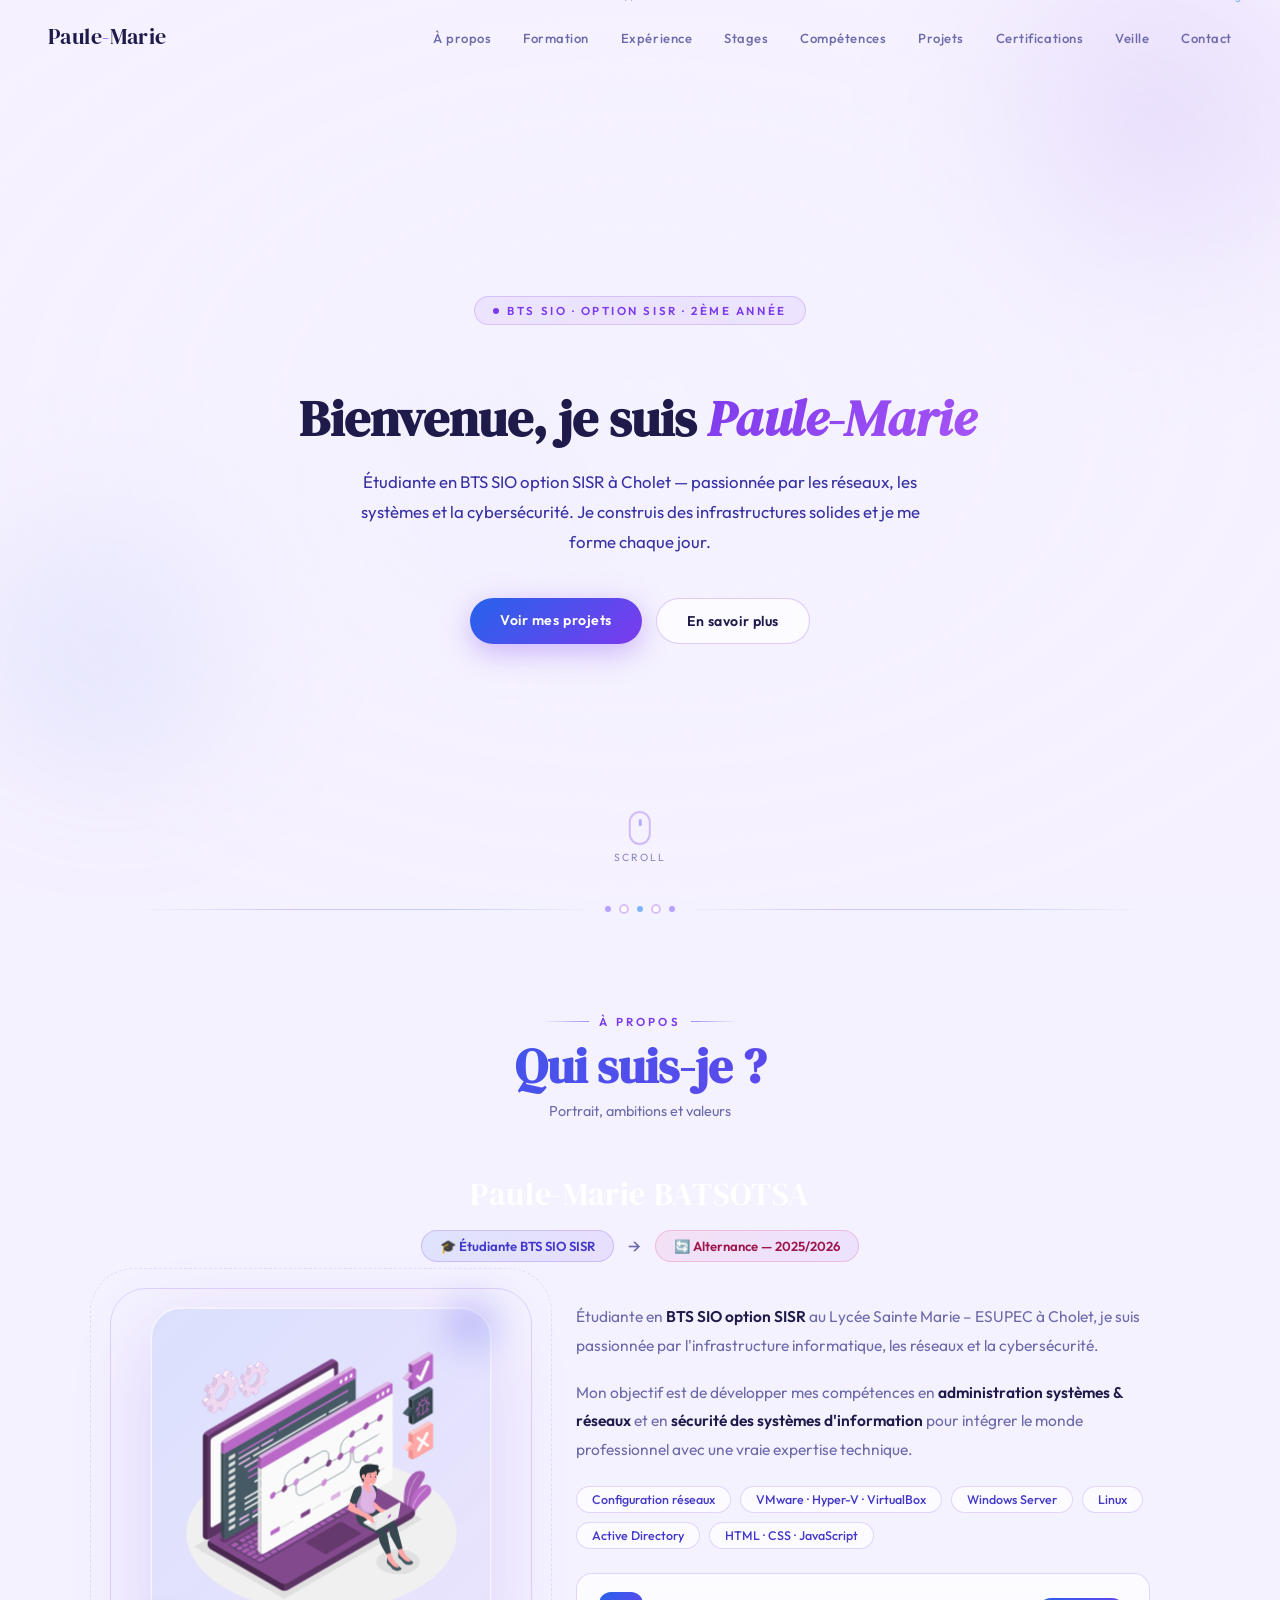
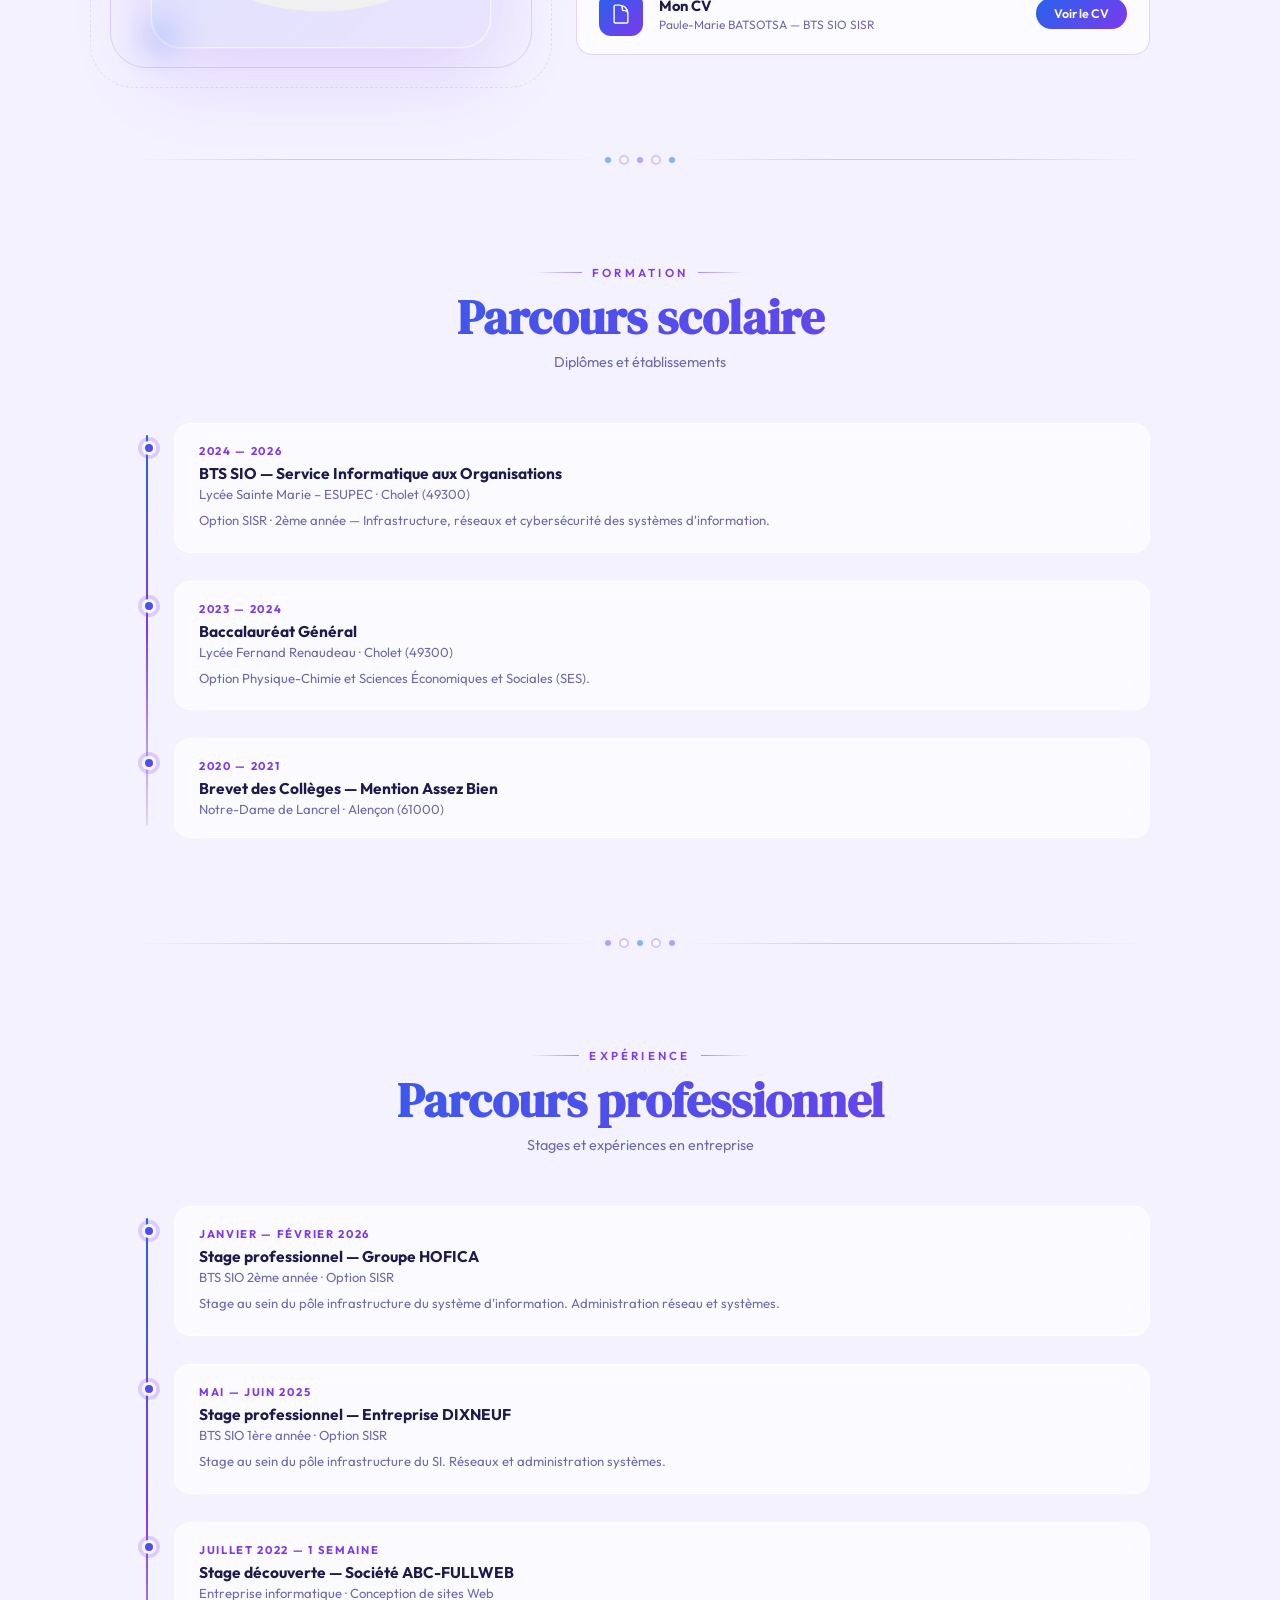
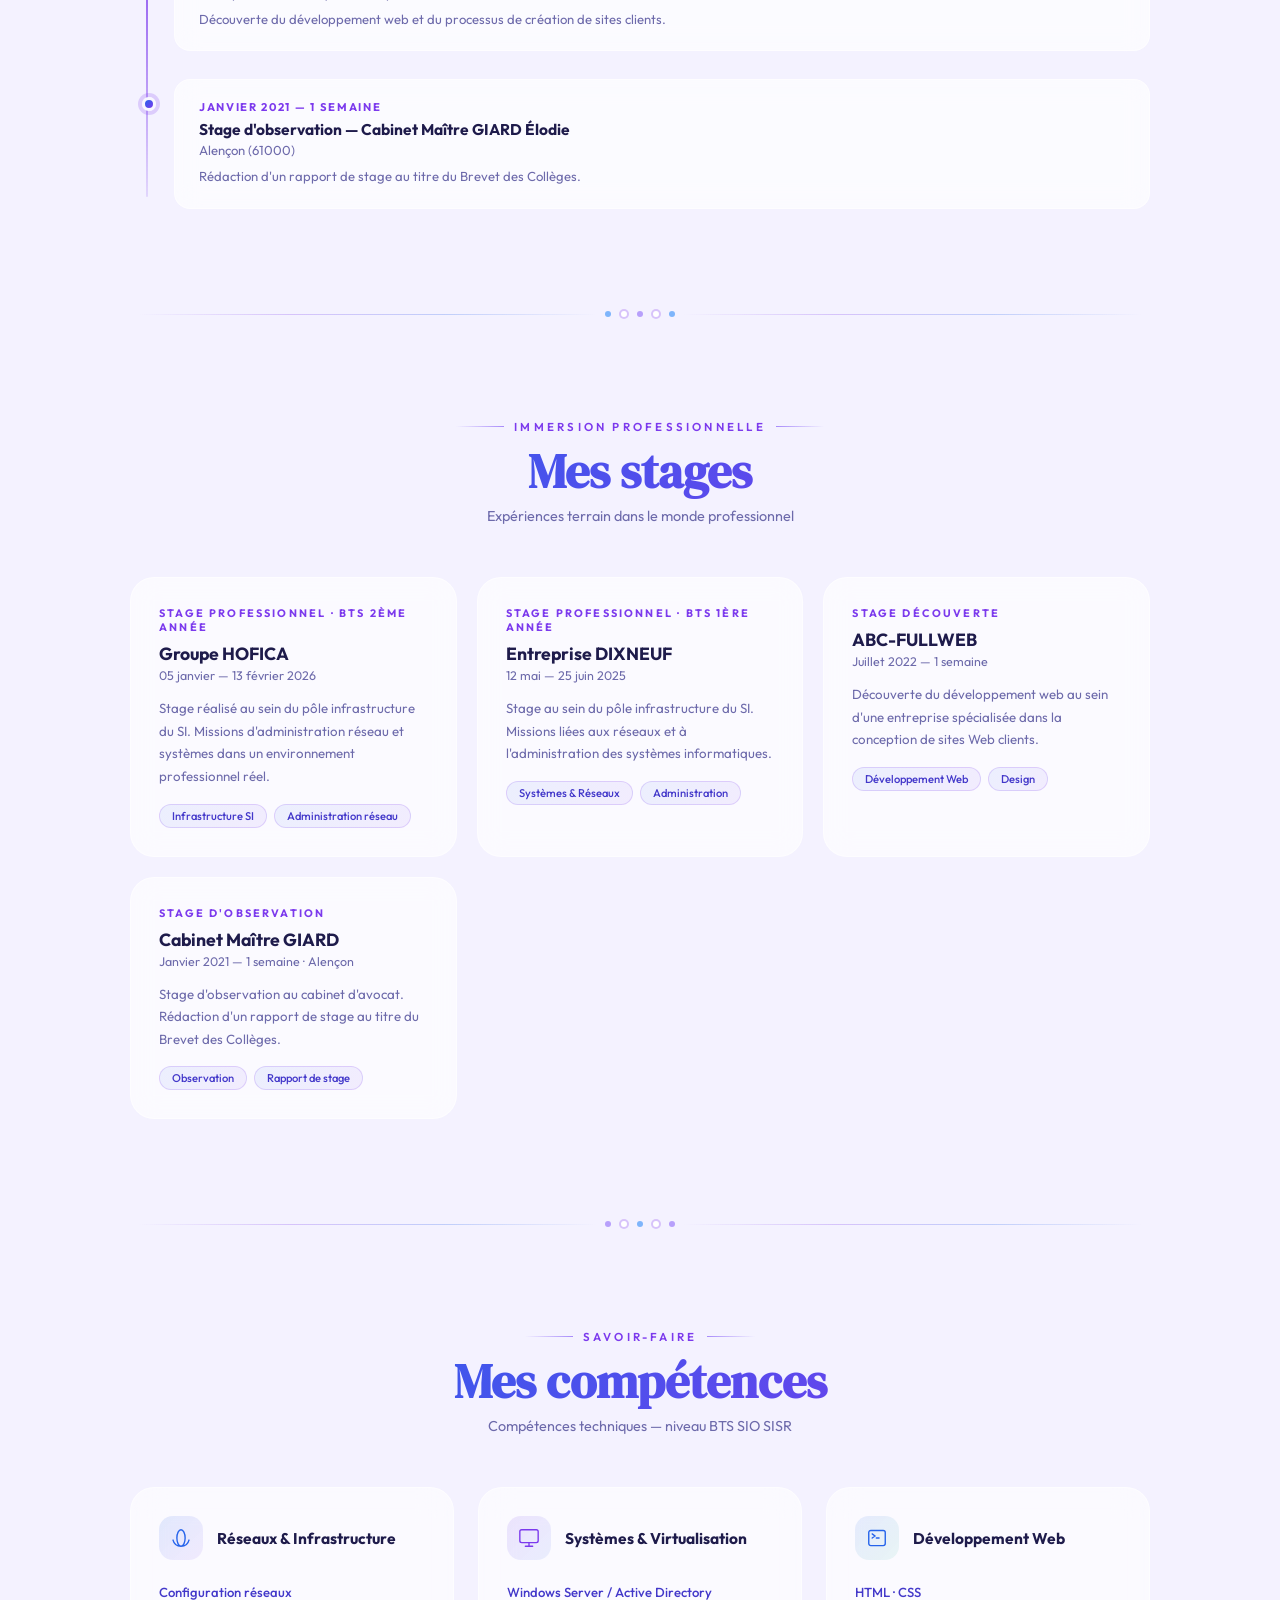
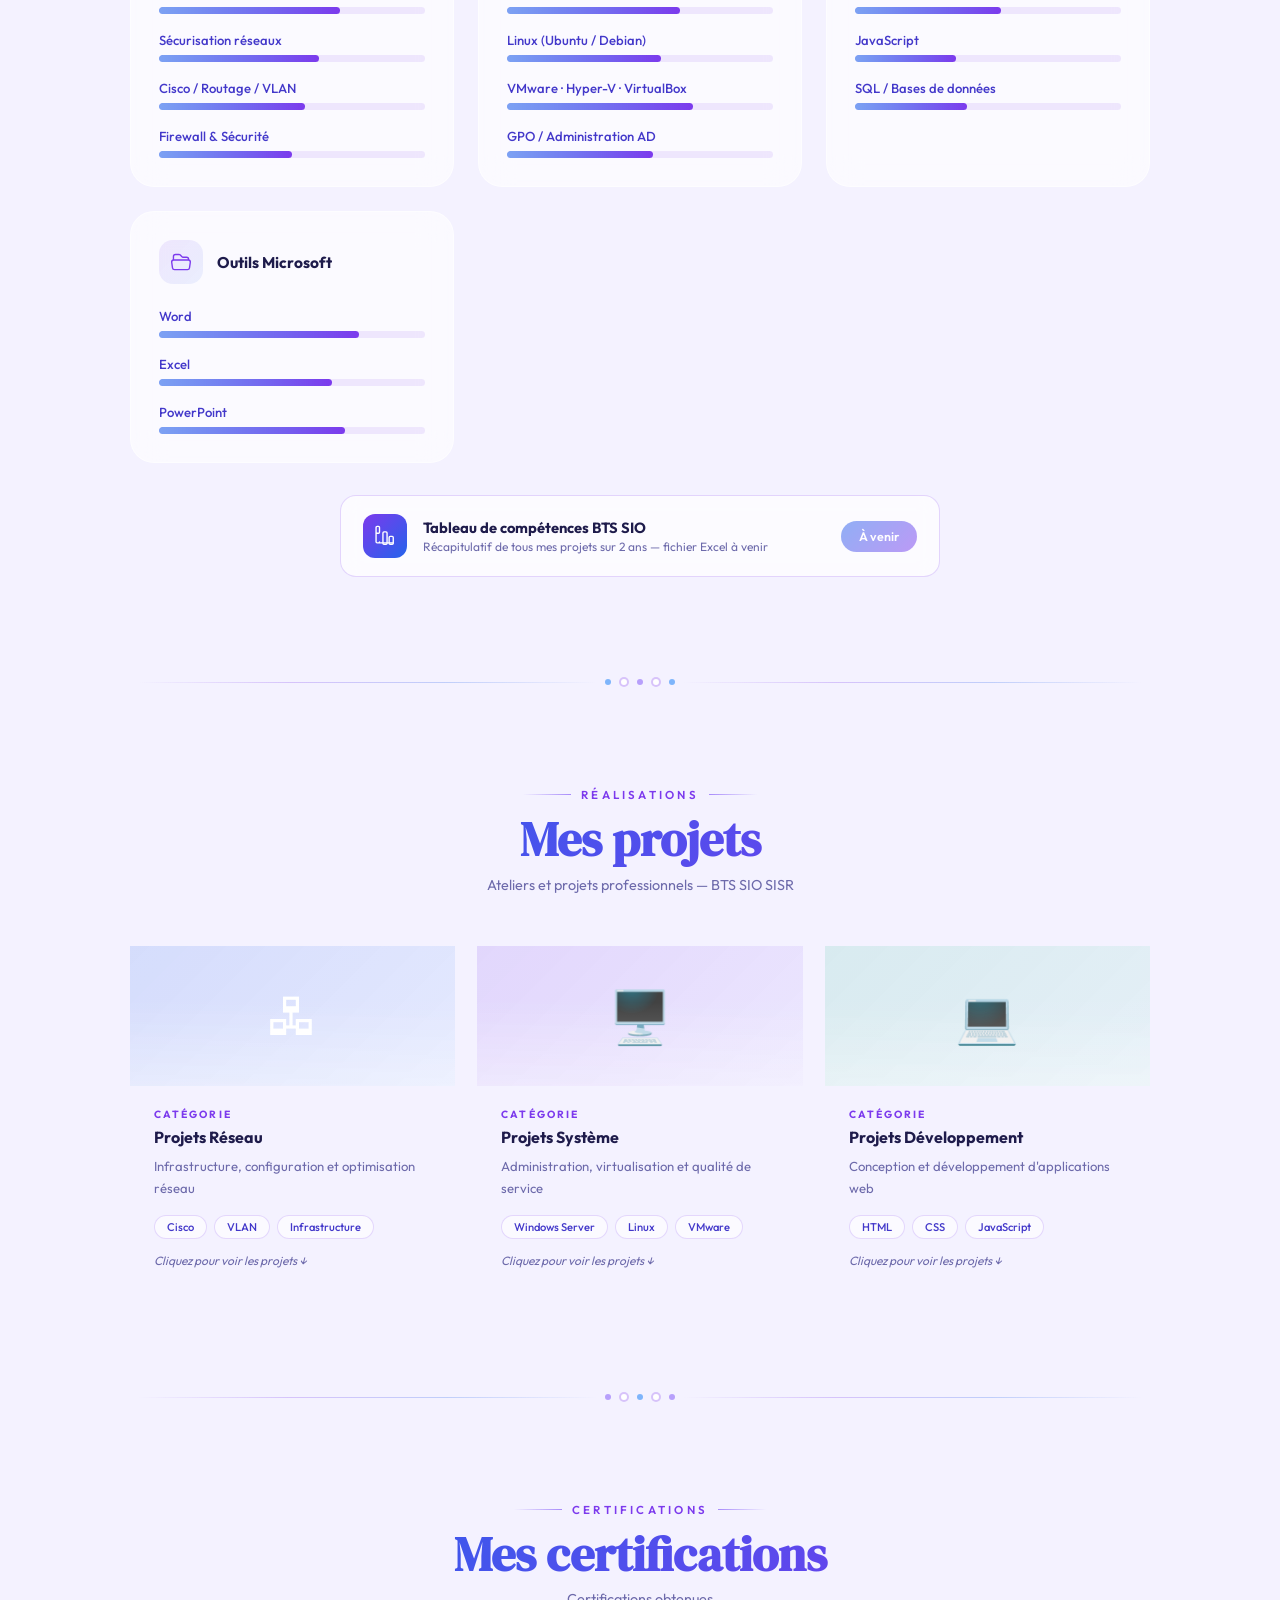
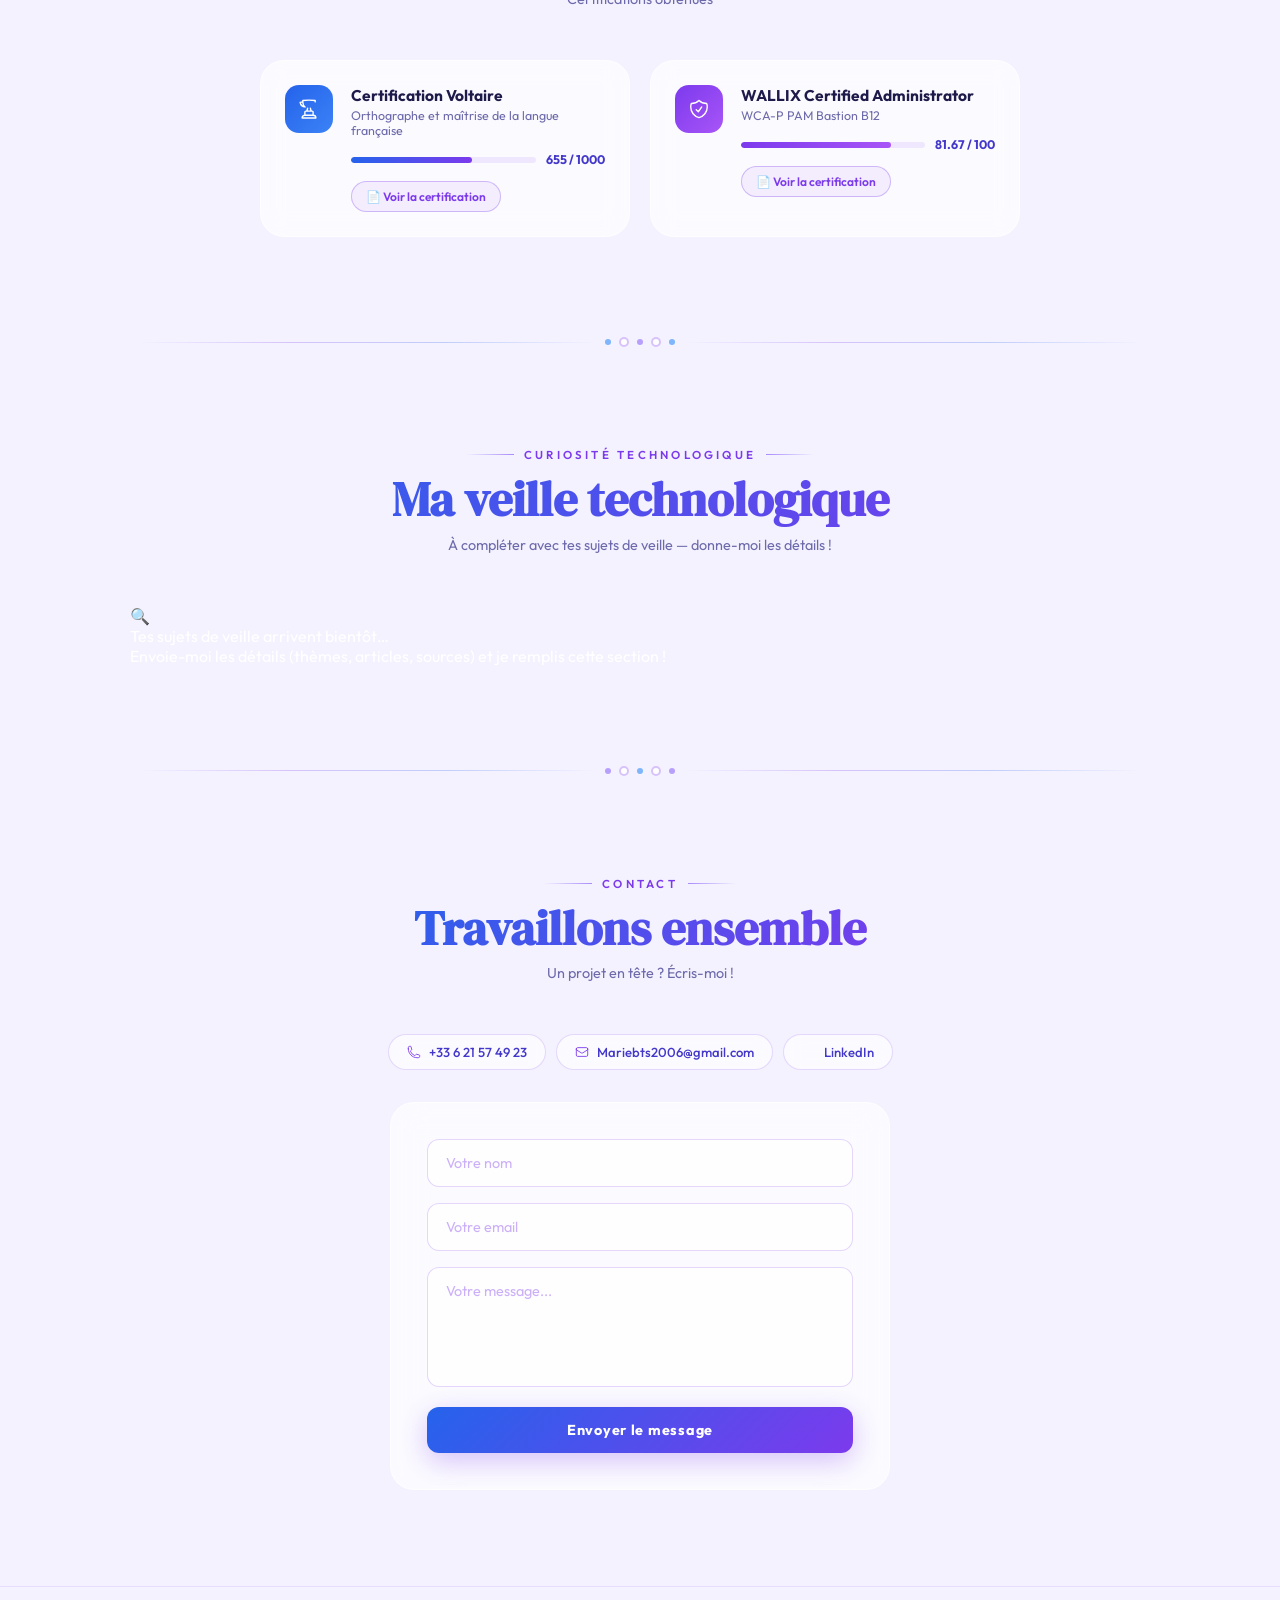
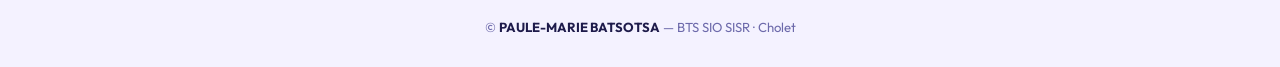
==== index.html @ 5eaf230c "Init" ====
<!doctype html>
<html lang="fr">
<head>
  <meta charset="UTF-8" />
  <meta name="viewport" content="width=device-width, initial-scale=1.0" />
  <title>Paule-Marie BATSOTSA — Portfolio</title>
  <link rel="stylesheet" href="style.css" />
</head>
<body>
<div class="orb orb-1"></div>
<div class="orb orb-2"></div>
<div class="orb orb-3"></div>

<!-- NAV -->
<nav id="navbar">
  <a href="#" class="nav-logo">Paule<span>-</span>Marie</a>
  <ul class="nav-links">
    <li><a href="#about">À propos</a></li>
    <li><a href="#scolaire">Formation</a></li>
    <li><a href="#pro">Expérience</a></li>
    <li><a href="#stage">Stages</a></li>
    <li><a href="#competences">Compétences</a></li>
    <li><a href="#projects">Projets</a></li>
    <li><a href="#certifications">Certifications</a></li>
    <li><a href="#veille">Veille</a></li>
    <li><a href="#contact">Contact</a></li>
  </ul>
  <button class="nav-hamburger" id="hamburger" aria-label="Menu">
    <span></span><span></span><span></span>
  </button>
</nav>
<div id="mobile-menu">
  <a href="#about">À propos</a><a href="#scolaire">Formation</a><a href="#pro">Expérience</a>
  <a href="#stage">Stages</a><a href="#competences">Compétences</a><a href="#projects">Projets</a>
  <a href="#certifications">Certifications</a><a href="#veille">Veille</a><a href="#contact">Contact</a>
</div>

<!-- HERO -->
<section id="hero" style="position:relative;">
  <canvas id="bg-canvas"></canvas>
  <div id="hero-content" style="opacity:0;transform:translateY(32px);transition:all 1s ease;text-align:center;max-width:740px;margin:0 auto;position:relative;z-index:2;">
    <div class="hero-tag">BTS SIO · Option SISR · 2ème année</div>
    <h1 class="hero-title" style="display:block;line-height:1.2;margin-bottom:8px;">
      <span class="hero-welcome">Bienvenue, je suis </span><em class="hero-name-animated" id="hero-name">Paule-Marie</em>
    </h1>
    <p class="hero-desc">Étudiante en BTS SIO option SISR à Cholet — passionnée par les réseaux, les systèmes et la cybersécurité. Je construis des infrastructures solides et je me forme chaque jour.</p>
    <div class="hero-btns">
      <a href="#projects" class="btn-primary">Voir mes projets</a>
      <a href="#about" class="btn-outline">En savoir plus</a>
    </div>
  </div>
  <div class="hero-scroll">
    <div class="scroll-mouse"><div class="scroll-wheel"></div></div>
    <span class="scroll-label">Scroll</span>
  </div>
</section>

<div class="s-divider"><div class="s-divider-line"></div><div class="s-divider-dot violet"></div><div class="s-divider-dot big"></div><div class="s-divider-dot blue"></div><div class="s-divider-dot big"></div><div class="s-divider-dot violet"></div><div class="s-divider-line"></div></div>

<!-- À PROPOS -->
<section id="about">
  <div class="section-inner">
    <p class="s-label reveal">À propos</p>
    <h2 class="s-title grad-blue-violet reveal d1">Qui suis-je ?</h2>
    <p class="s-sub reveal d2">Portrait, ambitions et valeurs</p>

    <!-- Nom + statut -->
    <div class="about-identity reveal d2">
      <div class="about-fullname">Paule-Marie BATSOTSA</div>
      <div class="about-status-row">
        <span class="about-status active">🎓 Étudiante BTS SIO SISR</span>
        <span class="about-status-sep">→</span>
        <span class="about-status next">🔄 Alternance — 2025/2026</span>
      </div>
    </div>

    <div class="about-grid">
      <!-- SVG animé -->
      <div class="about-img-wrap reveal-left">
        <div class="about-ring-2"></div><div class="about-ring-1"></div>
        <div class="about-orb-a"></div><div class="about-orb-b"></div>
        <div class="about-img-box">
          <object data="animation_woman-computer_science.svg" type="image/svg+xml" alt="Illustration femme et informatique"></object>
        </div>
      </div>

      <!-- Texte + CV -->
      <div class="about-text reveal-right">
        <p>Étudiante en <strong>BTS SIO option SISR</strong> au Lycée Sainte Marie – ESUPEC à Cholet, je suis passionnée par l'infrastructure informatique, les réseaux et la cybersécurité.</p>
        <p>Mon objectif est de développer mes compétences en <strong>administration systèmes & réseaux</strong> et en <strong>sécurité des systèmes d'information</strong> pour intégrer le monde professionnel avec une vraie expertise technique.</p>
        <div class="skill-chips">
          <span class="skill-chip">Configuration réseaux</span>
          <span class="skill-chip">VMware · Hyper-V · VirtualBox</span>
          <span class="skill-chip">Windows Server</span>
          <span class="skill-chip">Linux</span>
          <span class="skill-chip">Active Directory</span>
          <span class="skill-chip">HTML · CSS · JavaScript</span>
        </div>
        <!-- Bulle CV -->
        <div class="cv-bubble reveal d3">
          <div class="cv-bubble-icon">
            <svg viewBox="0 0 24 24" fill="none" stroke="currentColor" stroke-width="1.5" stroke-linecap="round" stroke-linejoin="round"><path d="M19.5 14.25v-2.625a3.375 3.375 0 0 0-3.375-3.375h-1.5A1.125 1.125 0 0 1 13.5 7.125v-1.5a3.375 3.375 0 0 0-3.375-3.375H8.25m2.25 0H5.625c-.621 0-1.125.504-1.125 1.125v17.25c0 .621.504 1.125 1.125 1.125h12.75c.621 0 1.125-.504 1.125-1.125V11.25a9 9 0 0 0-9-9Z"/></svg>
          </div>
          <div class="cv-bubble-text">
            <div class="cv-bubble-title">Mon CV</div>
            <div class="cv-bubble-sub">Paule-Marie BATSOTSA — BTS SIO SISR</div>
          </div>
          <a href="CV Portfolio.pdf" target="_blank" class="cv-bubble-btn">Voir le CV</a>
        </div>
      </div>
    </div>
  </div>
</section>

<div class="s-divider"><div class="s-divider-line"></div><div class="s-divider-dot blue"></div><div class="s-divider-dot big"></div><div class="s-divider-dot violet"></div><div class="s-divider-dot big"></div><div class="s-divider-dot blue"></div><div class="s-divider-line"></div></div>

<!-- PARCOURS SCOLAIRE -->
<section id="scolaire">
  <div class="section-inner">
    <p class="s-label reveal">Formation</p>
    <h2 class="s-title grad-blue-violet reveal d1">Parcours scolaire</h2>
    <p class="s-sub reveal d2">Diplômes et établissements</p>
    <div class="timeline reveal">
      <div class="tl-item"><div class="tl-dot"></div><div class="tl-card"><div class="tl-year">2024 — 2026</div><div class="tl-title">BTS SIO — Service Informatique aux Organisations</div><div class="tl-sub">Lycée Sainte Marie – ESUPEC · Cholet (49300)</div><div class="tl-desc">Option SISR · 2ème année — Infrastructure, réseaux et cybersécurité des systèmes d'information.</div></div></div>
      <div class="tl-item"><div class="tl-dot"></div><div class="tl-card"><div class="tl-year">2023 — 2024</div><div class="tl-title">Baccalauréat Général</div><div class="tl-sub">Lycée Fernand Renaudeau · Cholet (49300)</div><div class="tl-desc">Option Physique-Chimie et Sciences Économiques et Sociales (SES).</div></div></div>
      <div class="tl-item"><div class="tl-dot"></div><div class="tl-card"><div class="tl-year">2020 — 2021</div><div class="tl-title">Brevet des Collèges — Mention Assez Bien</div><div class="tl-sub">Notre-Dame de Lancrel · Alençon (61000)</div></div></div>
    </div>
  </div>
</section>

<div class="s-divider"><div class="s-divider-line"></div><div class="s-divider-dot violet"></div><div class="s-divider-dot big"></div><div class="s-divider-dot blue"></div><div class="s-divider-dot big"></div><div class="s-divider-dot violet"></div><div class="s-divider-line"></div></div>

<!-- PARCOURS PRO -->
<section id="pro">
  <div class="section-inner">
    <p class="s-label reveal">Expérience</p>
    <h2 class="s-title grad-blue-violet reveal d1">Parcours professionnel</h2>
    <p class="s-sub reveal d2">Stages et expériences en entreprise</p>
    <div class="timeline reveal">
      <div class="tl-item"><div class="tl-dot"></div><div class="tl-card"><div class="tl-year">Janvier — Février 2026</div><div class="tl-title">Stage professionnel — Groupe HOFICA</div><div class="tl-sub">BTS SIO 2ème année · Option SISR</div><div class="tl-desc">Stage au sein du pôle infrastructure du système d'information. Administration réseau et systèmes.</div></div></div>
      <div class="tl-item"><div class="tl-dot"></div><div class="tl-card"><div class="tl-year">Mai — Juin 2025</div><div class="tl-title">Stage professionnel — Entreprise DIXNEUF</div><div class="tl-sub">BTS SIO 1ère année · Option SISR</div><div class="tl-desc">Stage au sein du pôle infrastructure du SI. Réseaux et administration systèmes.</div></div></div>
      <div class="tl-item"><div class="tl-dot"></div><div class="tl-card"><div class="tl-year">Juillet 2022 — 1 semaine</div><div class="tl-title">Stage découverte — Société ABC-FULLWEB</div><div class="tl-sub">Entreprise informatique · Conception de sites Web</div><div class="tl-desc">Découverte du développement web et du processus de création de sites clients.</div></div></div>
      <div class="tl-item"><div class="tl-dot"></div><div class="tl-card"><div class="tl-year">Janvier 2021 — 1 semaine</div><div class="tl-title">Stage d'observation — Cabinet Maître GIARD Élodie</div><div class="tl-sub">Alençon (61000)</div><div class="tl-desc">Rédaction d'un rapport de stage au titre du Brevet des Collèges.</div></div></div>
    </div>
  </div>
</section>

<div class="s-divider"><div class="s-divider-line"></div><div class="s-divider-dot blue"></div><div class="s-divider-dot big"></div><div class="s-divider-dot violet"></div><div class="s-divider-dot big"></div><div class="s-divider-dot blue"></div><div class="s-divider-line"></div></div>

<!-- STAGES -->
<section id="stage">
  <div class="section-inner">
    <p class="s-label reveal">Immersion professionnelle</p>
    <h2 class="s-title grad-blue-violet reveal d1">Mes stages</h2>
    <p class="s-sub reveal d2">Expériences terrain dans le monde professionnel</p>
    <div class="stage-grid">
      <div class="stage-card reveal d1"><div class="stage-type">Stage professionnel · BTS 2ème année</div><div class="stage-company">Groupe HOFICA</div><div class="stage-date">05 janvier — 13 février 2026</div><div class="stage-desc">Stage réalisé au sein du pôle infrastructure du SI. Missions d'administration réseau et systèmes dans un environnement professionnel réel.</div><div class="stage-tags"><span class="stage-tag">Infrastructure SI</span><span class="stage-tag">Administration réseau</span></div></div>
      <div class="stage-card reveal d2"><div class="stage-type">Stage professionnel · BTS 1ère année</div><div class="stage-company">Entreprise DIXNEUF</div><div class="stage-date">12 mai — 25 juin 2025</div><div class="stage-desc">Stage au sein du pôle infrastructure du SI. Missions liées aux réseaux et à l'administration des systèmes informatiques.</div><div class="stage-tags"><span class="stage-tag">Systèmes & Réseaux</span><span class="stage-tag">Administration</span></div></div>
      <div class="stage-card reveal d3"><div class="stage-type">Stage découverte</div><div class="stage-company">ABC-FULLWEB</div><div class="stage-date">Juillet 2022 — 1 semaine</div><div class="stage-desc">Découverte du développement web au sein d'une entreprise spécialisée dans la conception de sites Web clients.</div><div class="stage-tags"><span class="stage-tag">Développement Web</span><span class="stage-tag">Design</span></div></div>
      <div class="stage-card reveal d4"><div class="stage-type">Stage d'observation</div><div class="stage-company">Cabinet Maître GIARD</div><div class="stage-date">Janvier 2021 — 1 semaine · Alençon</div><div class="stage-desc">Stage d'observation au cabinet d'avocat. Rédaction d'un rapport de stage au titre du Brevet des Collèges.</div><div class="stage-tags"><span class="stage-tag">Observation</span><span class="stage-tag">Rapport de stage</span></div></div>
    </div>
  </div>
</section>

<div class="s-divider"><div class="s-divider-line"></div><div class="s-divider-dot violet"></div><div class="s-divider-dot big"></div><div class="s-divider-dot blue"></div><div class="s-divider-dot big"></div><div class="s-divider-dot violet"></div><div class="s-divider-line"></div></div>

<!-- COMPÉTENCES -->
<section id="competences">
  <div class="section-inner">
    <p class="s-label reveal">Savoir-faire</p>
    <h2 class="s-title grad-blue-violet reveal d1">Mes compétences</h2>
    <p class="s-sub reveal d2">Compétences techniques — niveau BTS SIO SISR</p>
    <div class="skills-grid">

      <!-- Réseaux -->
      <div class="skill-block glass reveal d1">
        <div class="skill-block-head">
          <div class="skill-block-icon" style="background:linear-gradient(135deg,rgba(37,99,235,0.12),rgba(124,58,237,0.08));">
            <svg viewBox="0 0 24 24" fill="none" stroke="#2563eb" stroke-width="1.5" stroke-linecap="round"><path d="M12 21a9 9 0 0 0 8.716-6.747M12 21a9 9 0 0 1-8.716-6.747M12 21c2.485 0 4.5-4.03 4.5-9S14.485 3 12 3m0 18c-2.485 0-4.5-4.03-4.5-9S9.515 3 12 3"/></svg>
          </div>
          <div class="skill-block-title">Réseaux & Infrastructure</div>
        </div>
        <div class="skill-row"><div class="skill-name">Configuration réseaux</div><div class="sbar"><div class="sfill" data-w="68"></div></div></div>
        <div class="skill-row"><div class="skill-name">Sécurisation réseaux</div><div class="sbar"><div class="sfill" data-w="60"></div></div></div>
        <div class="skill-row"><div class="skill-name">Cisco / Routage / VLAN</div><div class="sbar"><div class="sfill" data-w="55"></div></div></div>
        <div class="skill-row"><div class="skill-name">Firewall & Sécurité</div><div class="sbar"><div class="sfill" data-w="50"></div></div></div>
      </div>

      <!-- Systèmes -->
      <div class="skill-block glass reveal d2">
        <div class="skill-block-head">
          <div class="skill-block-icon" style="background:linear-gradient(135deg,rgba(124,58,237,0.12),rgba(37,99,235,0.08));">
            <svg viewBox="0 0 24 24" fill="none" stroke="#7c3aed" stroke-width="1.5" stroke-linecap="round"><rect x="2" y="3" width="20" height="14" rx="2"/><path d="M8 21h8M12 17v4"/></svg>
          </div>
          <div class="skill-block-title">Systèmes & Virtualisation</div>
        </div>
        <div class="skill-row"><div class="skill-name">Windows Server / Active Directory</div><div class="sbar"><div class="sfill" data-w="65"></div></div></div>
        <div class="skill-row"><div class="skill-name">Linux (Ubuntu / Debian)</div><div class="sbar"><div class="sfill" data-w="58"></div></div></div>
        <div class="skill-row"><div class="skill-name">VMware · Hyper-V · VirtualBox</div><div class="sbar"><div class="sfill" data-w="70"></div></div></div>
        <div class="skill-row"><div class="skill-name">GPO / Administration AD</div><div class="sbar"><div class="sfill" data-w="55"></div></div></div>
      </div>

      <!-- Développement -->
      <div class="skill-block glass reveal d3">
        <div class="skill-block-head">
          <div class="skill-block-icon" style="background:linear-gradient(135deg,rgba(37,99,235,0.1),rgba(16,185,129,0.08));">
            <svg viewBox="0 0 24 24" fill="none" stroke="#2563eb" stroke-width="1.5" stroke-linecap="round"><path d="m6.75 7.5 3 2.25-3 2.25m4.5 0h3m-9 8.25h13.5A2.25 2.25 0 0 0 21 18V6a2.25 2.25 0 0 0-2.25-2.25H5.25A2.25 2.25 0 0 0 3 6v12a2.25 2.25 0 0 0 2.25 2.25Z"/></svg>
          </div>
          <div class="skill-block-title">Développement Web</div>
        </div>
        <div class="skill-row"><div class="skill-name">HTML · CSS</div><div class="sbar"><div class="sfill" data-w="55"></div></div></div>
        <div class="skill-row"><div class="skill-name">JavaScript</div><div class="sbar"><div class="sfill" data-w="38"></div></div></div>
        <div class="skill-row"><div class="skill-name">SQL / Bases de données</div><div class="sbar"><div class="sfill" data-w="42"></div></div></div>
      </div>

      <!-- Outils Microsoft -->
      <div class="skill-block glass reveal d4">
        <div class="skill-block-head">
          <div class="skill-block-icon" style="background:linear-gradient(135deg,rgba(124,58,237,0.1),rgba(37,99,235,0.08));">
            <svg viewBox="0 0 24 24" fill="none" stroke="#7c3aed" stroke-width="1.5" stroke-linecap="round"><path d="M3.75 9.776c.112-.017.227-.026.344-.026h15.812c.117 0 .232.009.344.026m-16.5 0a2.25 2.25 0 0 0-1.883 2.542l.857 6a2.25 2.25 0 0 0 2.227 1.932H19.05a2.25 2.25 0 0 0 2.227-1.932l.857-6a2.25 2.25 0 0 0-1.883-2.542m-16.5 0V6A2.25 2.25 0 0 1 6 3.75h3.879a1.5 1.5 0 0 1 1.06.44l2.122 2.12a1.5 1.5 0 0 0 1.06.44H18A2.25 2.25 0 0 1 20.25 9v.776"/></svg>
          </div>
          <div class="skill-block-title">Outils Microsoft</div>
        </div>
        <div class="skill-row"><div class="skill-name">Word</div><div class="sbar"><div class="sfill" data-w="75"></div></div></div>
        <div class="skill-row"><div class="skill-name">Excel</div><div class="sbar"><div class="sfill" data-w="65"></div></div></div>
        <div class="skill-row"><div class="skill-name">PowerPoint</div><div class="sbar"><div class="sfill" data-w="70"></div></div></div>
      </div>

    </div>

    <!-- Bulle tableau de compétences BTS -->
    <div class="cv-bubble reveal" style="margin-top:32px;max-width:600px;margin-left:auto;margin-right:auto;">
      <div class="cv-bubble-icon" style="background:linear-gradient(135deg,#7c3aed,#2563eb);">
        <svg viewBox="0 0 24 24" fill="none" stroke="white" stroke-width="1.5" stroke-linecap="round" stroke-linejoin="round"><path d="M3.375 19.5h17.25m-17.25 0a1.125 1.125 0 0 1-1.125-1.125M3.375 19.5h1.5C5.496 19.5 6 18.996 6 18.375m-3.75.125V2.625A1.125 1.125 0 0 1 3.375 1.5h1.5c.621 0 1.125.504 1.125 1.125v5.25c0 .621-.504 1.125-1.125 1.125h-1.5A1.125 1.125 0 0 1 2.25 7.875v-5.25Z"/><path d="M9.75 8.625c0-.621.504-1.125 1.125-1.125h2.25c.621 0 1.125.504 1.125 1.125v11.25c0 .621-.504 1.125-1.125 1.125h-2.25a1.125 1.125 0 0 1-1.125-1.125V8.625ZM16.5 13.5c0-.621.504-1.125 1.125-1.125h2.25c.621 0 1.125.504 1.125 1.125v6.375c0 .621-.504 1.125-1.125 1.125h-2.25a1.125 1.125 0 0 1-1.125-1.125V13.5Z"/></svg>
      </div>
      <div class="cv-bubble-text">
        <div class="cv-bubble-title">Tableau de compétences BTS SIO</div>
        <div class="cv-bubble-sub">Récapitulatif de tous mes projets sur 2 ans — fichier Excel à venir</div>
      </div>
      <span class="cv-bubble-btn" style="opacity:0.5;cursor:default;">À venir</span>
    </div>

  </div>
</section>

<div class="s-divider"><div class="s-divider-line"></div><div class="s-divider-dot blue"></div><div class="s-divider-dot big"></div><div class="s-divider-dot violet"></div><div class="s-divider-dot big"></div><div class="s-divider-dot blue"></div><div class="s-divider-line"></div></div>

<!-- PROJETS -->
<section id="projects">
  <div class="section-inner">
    <p class="s-label reveal">Réalisations</p>
    <h2 class="s-title grad-blue-violet reveal d1">Mes projets</h2>
    <p class="s-sub reveal d2">Ateliers et projets professionnels — BTS SIO SISR</p>

    <div class="projects-grid">

      <!-- RÉSEAU -->
      <div class="proj-category-card reveal d1" onclick="toggleProj('reseau')">
        <div class="proj-card-top proj-gradient-1">🖧</div>
        <div class="proj-card-body">
          <div class="proj-category-label">Catégorie</div>
          <div class="proj-card-title">Projets Réseau</div>
          <div class="proj-card-desc">Infrastructure, configuration et optimisation réseau</div>
          <div class="proj-tags"><span class="proj-tag">Cisco</span><span class="proj-tag">VLAN</span><span class="proj-tag">Infrastructure</span></div>
          <div class="proj-expand-hint">Cliquez pour voir les projets ↓</div>
        </div>
      </div>

      <!-- SYSTÈME -->
      <div class="proj-category-card reveal d2" onclick="toggleProj('systeme')">
        <div class="proj-card-top proj-gradient-2">🖥️</div>
        <div class="proj-card-body">
          <div class="proj-category-label">Catégorie</div>
          <div class="proj-card-title">Projets Système</div>
          <div class="proj-card-desc">Administration, virtualisation et qualité de service</div>
          <div class="proj-tags"><span class="proj-tag">Windows Server</span><span class="proj-tag">Linux</span><span class="proj-tag">VMware</span></div>
          <div class="proj-expand-hint">Cliquez pour voir les projets ↓</div>
        </div>
      </div>

      <!-- DÉVELOPPEMENT -->
      <div class="proj-category-card reveal d3" onclick="toggleProj('dev')">
        <div class="proj-card-top proj-gradient-3">💻</div>
        <div class="proj-card-body">
          <div class="proj-category-label">Catégorie</div>
          <div class="proj-card-title">Projets Développement</div>
          <div class="proj-card-desc">Conception et développement d'applications web</div>
          <div class="proj-tags"><span class="proj-tag">HTML</span><span class="proj-tag">CSS</span><span class="proj-tag">JavaScript</span></div>
          <div class="proj-expand-hint">Cliquez pour voir les projets ↓</div>
        </div>
      </div>
    </div>

    <!-- PANEL RÉSEAU -->
    <div class="proj-panel" id="panel-reseau">
      <div class="proj-panel-title">🖧 Projets Réseau</div>
      <div class="proj-panel-grid">
        <div class="proj-detail-card">
          <div class="proj-detail-header">
            <span class="proj-ap-badge">AP 1.2</span>
            <div class="proj-detail-title">Optimisation de la gestion du parc informatique</div>
          </div>
          <div class="proj-detail-sub">Projet professionnel</div>
          <div class="proj-detail-docs">
            <a href="AP 1.2/Documentation technique.pdf" target="_blank" class="doc-chip doc-tech">📄 Documentation technique</a>
            <a href="AP 1.2/Sujet Mission_2_1_2024.docx.pdf" target="_blank" class="doc-chip doc-test">📄 Sujet AP 1.2</a>
          </div>
        </div>
        <div class="proj-detail-card">
          <div class="proj-detail-header">
            <span class="proj-ap-badge">AP 4</span>
            <div class="proj-detail-title">Projet infrastructure CA — Comité d'Agglomération</div>
          </div>
          <div class="proj-detail-sub">Atelier Professionnel</div>
          <div class="proj-detail-docs">
            <a href="AP 4/PPE4_Documentation_Reseau.pdf" target="_blank" class="doc-chip doc-tech">📄 Documentation technique</a>
            <a href="AP 4/Sujet hotel de ville 2025-2026.docx" target="_blank" class="doc-chip doc-test">📄 Sujet AP 4</a>
          </div>
        </div>
      </div>
    </div>

    <!-- PANEL SYSTÈME -->
    <div class="proj-panel" id="panel-systeme">
      <div class="proj-panel-title">🖥️ Projets Système</div>
      <div class="proj-panel-grid">
        <div class="proj-detail-card">
          <div class="proj-detail-header">
            <span class="proj-ap-badge">AP 2</span>
            <div class="proj-detail-title">Projet Administration Logonet</div>
          </div>
          <div class="proj-detail-sub">Atelier Professionnel</div>
          <div class="proj-detail-docs">
            <a href="AP 2/Documentation Technique.pdf" target="_blank" class="doc-chip doc-tech">📄 Documentation technique</a>
            <a href="AP 2/Sujet Projet d'Administration de LogoNet.pdf" target="_blank" class="doc-chip doc-test">📄 Sujet AP 2</a>
          </div>
        </div>
        <div class="proj-detail-card">
          <div class="proj-detail-header">
            <span class="proj-ap-badge">AP 3</span>
            <div class="proj-detail-title">Projet de qualité de service informatique MDS49</div>
          </div>
          <div class="proj-detail-sub">Atelier Professionnel</div>
          <div class="proj-detail-docs">
            <a href="AP 3/[FINAL] Documentation technique.pdf" target="_blank" class="doc-chip doc-tech">📄 Documentation technique</a>
            <a href="AP 3/Sujet Contexte Maison départementale des Sports 49.pdf" target="_blank" class="doc-chip doc-test">📄 Sujet AP 3</a>
          </div>
        </div>
      </div>
    </div>

    <!-- PANEL DEV -->
    <div class="proj-panel" id="panel-dev">
      <div class="proj-panel-title">💻 Projets Développement</div>
      <div class="proj-panel-grid">
        <div class="proj-detail-card">
          <div class="proj-detail-header">
            <span class="proj-ap-badge">AP 1.1</span>
            <div class="proj-detail-title">Développement d'un site web</div>
          </div>
          <div class="proj-detail-sub">Atelier Professionnel</div>
        </div>
      </div>
    </div>

  </div>
</section>

<div class="s-divider"><div class="s-divider-line"></div><div class="s-divider-dot violet"></div><div class="s-divider-dot big"></div><div class="s-divider-dot blue"></div><div class="s-divider-dot big"></div><div class="s-divider-dot violet"></div><div class="s-divider-line"></div></div>

<!-- CERTIFICATIONS -->
<section id="certifications">
  <div class="section-inner">
    <p class="s-label reveal">Certifications</p>
    <h2 class="s-title grad-blue-violet reveal d1">Mes certifications</h2>
    <p class="s-sub reveal d2">Certifications obtenues</p>
    <div class="certif-wrap">

      <!-- Voltaire -->
      <div class="certif-card reveal d1">
        <div class="certif-icon certif-icon-blue">
          <svg viewBox="0 0 24 24" fill="none" stroke="white" stroke-width="1.5" stroke-linecap="round" stroke-linejoin="round"><path d="M16.5 18.75h-9m9 0a3 3 0 0 1 3 3h-15a3 3 0 0 1 3-3m9 0v-3.375c0-.621-.503-1.125-1.125-1.125h-.871M7.5 18.75v-3.375c0-.621.504-1.125 1.125-1.125h.872m5.007 0H9.497m5.007 0a7.454 7.454 0 0 1-.982-3.172M9.497 14.25a7.454 7.454 0 0 0 .981-3.172M5.25 4.236c-.982.143-1.954.317-2.916.52A6.003 6.003 0 0 0 7.73 9.728M5.25 4.236V4.5c0 2.108.966 3.99 2.48 5.228M5.25 4.236V2.721C7.456 2.41 9.71 2.25 12 2.25c2.291 0 4.545.16 6.75.47v1.516"/></svg>
        </div>
        <div class="certif-body">
          <div class="certif-name">Certification Voltaire</div>
          <div class="certif-org">Orthographe et maîtrise de la langue française</div>
          <div class="certif-score">
            <div class="certif-score-bar-wrap">
              <div class="certif-score-bar" style="width:65.5%"></div>
            </div>
            <span class="certif-score-label">655 / 1000</span>
          </div>
          <a href="certificat_voltaire.pdf" target="_blank" class="certif-download-btn">📄 Voir la certification</a>
        </div>
      </div>

      <!-- Wallix -->
      <div class="certif-card reveal d2">
        <div class="certif-icon certif-icon-violet">
          <svg viewBox="0 0 24 24" fill="none" stroke="white" stroke-width="1.5" stroke-linecap="round" stroke-linejoin="round"><path d="M9 12.75 11.25 15 15 9.75m-3-7.036A11.959 11.959 0 0 1 3.598 6 11.99 11.99 0 0 0 3 9.749c0 5.592 3.824 10.29 9 11.623 5.176-1.332 9-6.03 9-11.622 0-1.31-.21-2.571-.598-3.751h-.152c-3.196 0-6.1-1.248-8.25-3.285Z"/></svg>
        </div>
        <div class="certif-body">
          <div class="certif-name">WALLIX Certified Administrator</div>
          <div class="certif-org">WCA-P PAM Bastion B12</div>
          <div class="certif-score">
            <div class="certif-score-bar-wrap">
              <div class="certif-score-bar certif-score-violet" style="width:81.67%"></div>
            </div>
            <span class="certif-score-label">81.67 / 100</span>
          </div>
          <a href="certificat_Wallix.pdf" target="_blank" class="certif-download-btn">📄 Voir la certification</a>
        </div>
      </div>

    </div>
  </div>
</section>

<div class="s-divider"><div class="s-divider-line"></div><div class="s-divider-dot blue"></div><div class="s-divider-dot big"></div><div class="s-divider-dot violet"></div><div class="s-divider-dot big"></div><div class="s-divider-dot blue"></div><div class="s-divider-line"></div></div>

<!-- VEILLE -->
<section id="veille">
  <div class="section-inner">
    <p class="s-label reveal">Curiosité technologique</p>
    <h2 class="s-title grad-blue-violet reveal d1">Ma veille technologique</h2>
    <p class="s-sub reveal d2">À compléter avec tes sujets de veille — donne-moi les détails !</p>
    <div class="veille-placeholder reveal">
      <div class="veille-placeholder-icon">🔍</div>
      <div class="veille-placeholder-text">Tes sujets de veille arrivent bientôt…</div>
      <div class="veille-placeholder-sub">Envoie-moi les détails (thèmes, articles, sources) et je remplis cette section !</div>
    </div>
  </div>
</section>

<div class="s-divider"><div class="s-divider-line"></div><div class="s-divider-dot violet"></div><div class="s-divider-dot big"></div><div class="s-divider-dot blue"></div><div class="s-divider-dot big"></div><div class="s-divider-dot violet"></div><div class="s-divider-line"></div></div>

<!-- CONTACT -->
<section id="contact">
  <div class="section-inner" style="max-width:600px;">
    <p class="s-label reveal">Contact</p>
    <h2 class="s-title grad-blue-violet reveal d1">Travaillons ensemble</h2>
    <p class="s-sub reveal d2">Un projet en tête ? Écris-moi !</p>
    <div class="contact-chips reveal d3">
      <a href="tel:+33621574923" class="contact-chip"><svg viewBox="0 0 24 24" fill="none" stroke-width="1.5" stroke-linecap="round" stroke-linejoin="round"><path d="M2.25 6.75c0 8.284 6.716 15 15 15h2.25a2.25 2.25 0 0 0 2.25-2.25v-1.372c0-.516-.351-.966-.852-1.091l-4.423-1.106c-.44-.11-.902.055-1.173.417l-.97 1.293c-.282.376-.769.542-1.21.38a12.035 12.035 0 0 1-7.143-7.143c-.162-.441.004-.928.38-1.21l1.293-.97c.363-.271.527-.734.417-1.173L6.963 3.102a1.125 1.125 0 0 0-1.091-.852H4.5A2.25 2.25 0 0 0 2.25 4.5v2.25Z"/></svg>+33 6 21 57 49 23</a>
      <a href="mailto:Mariebts2006@gmail.com" class="contact-chip"><svg viewBox="0 0 24 24" fill="none" stroke-width="1.5" stroke-linecap="round" stroke-linejoin="round"><path d="M21.75 6.75v10.5a2.25 2.25 0 0 1-2.25 2.25h-15a2.25 2.25 0 0 1-2.25-2.25V6.75m19.5 0A2.25 2.25 0 0 0 19.5 4.5h-15a2.25 2.25 0 0 0-2.25 2.25m19.5 0v.243a2.25 2.25 0 0 1-1.07 1.916l-7.5 4.615a2.25 2.25 0 0 1-2.36 0L3.32 8.91a2.25 2.25 0 0 1-1.07-1.916V6.75"/></svg>Mariebts2006@gmail.com</a>
      <a href="https://www.linkedin.com/in/paule-marie-batsotsa" target="_blank" class="contact-chip"><svg viewBox="0 0 24 24" fill="#7c3aed" style="width:14px;height:14px;stroke:none;"><path d="M20.447 20.452h-3.554v-5.569c0-1.328-.027-3.037-1.852-3.037-1.853 0-2.136 1.445-2.136 2.939v5.667H9.351V9h3.414v1.561h.046c.477-.9 1.637-1.85 3.37-1.85 3.601 0 4.267 2.37 4.267 5.455v6.286zM5.337 7.433a2.062 2.062 0 0 1-2.063-2.065 2.064 2.064 0 1 1 2.063 2.065zm1.782 13.019H3.555V9h3.564v11.452zM22.225 0H1.771C.792 0 0 .774 0 1.729v20.542C0 23.227.792 24 1.771 24h20.451C23.2 24 24 23.227 24 22.271V1.729C24 .774 23.2 0 22.222 0h.003z"/></svg>LinkedIn</a>
    </div>
    <div class="contact-form-wrap reveal d4">
      <form id="contact-form">
        <div class="f-row"><input id="input-name" type="text" placeholder="Votre nom" class="f-input" required /></div>
        <div class="f-row"><input id="input-email" type="email" placeholder="Votre email" class="f-input" required /></div>
        <div class="f-row"><textarea id="input-msg" placeholder="Votre message..." class="f-input" required></textarea></div>
        <button type="submit" id="submit-btn" class="f-btn">Envoyer le message</button>
      </form>
    </div>
  </div>
</section>

<footer>© <strong>PAULE-MARIE BATSOTSA</strong> — BTS SIO SISR · Cholet</footer>
<script src="main.js"></script>
</body>
</html>
---- style.css ----
/* ═══════════════════════════════════════════════════════════
   PAULE-MARIE BATSOTSA — Portfolio
   Palette : Bleu · Violet · Blanc
   ═══════════════════════════════════════════════════════════ */

@import url('https://fonts.googleapis.com/css2?family=Outfit:wght@300;400;500;600;700;800&family=DM+Serif+Display:ital@0;1&display=swap');

/* ── VARIABLES ─────────────────────────────────────────────── */
:root {
  --blue:        #2563eb;
  --blue-light:  #60a5fa;
  --blue-pale:   #dbeafe;
  --violet:      #7c3aed;
  --violet-light:#a78bfa;
  --violet-pale: #ede9fe;
  --white:       #ffffff;
  --off-white:   #f8f7ff;
  --text-dark:   #1e1b4b;
  --text-mid:    #4338ca;
  --text-soft:   #6d6aab;
  --glass-bg:    rgba(255,255,255,0.55);
  --glass-border:rgba(255,255,255,0.5);
  --radius-xl:   24px;
  --radius-lg:   16px;
  --radius-md:   12px;
  --shadow-blue: 0 20px 60px rgba(37,99,235,0.18);
  --shadow-viol: 0 20px 60px rgba(124,58,237,0.18);
}

/* ── RESET & BASE ──────────────────────────────────────────── */
*, *::before, *::after { box-sizing: border-box; margin: 0; padding: 0; }
html { scroll-behavior: smooth; font-size: 16px; }
body {
  font-family: 'Outfit', sans-serif;
  background: #f4f2ff;
  color: white;
  overflow-x: hidden;
  min-height: 100vh;
}

/* ── CANVAS BG ─────────────────────────────────────────────── */
#bg-canvas {
  position: absolute; top: 0; left: 0;
  width: 100%; height: 100%;
  pointer-events: none; z-index: 0;
}

/* ── ORBES FLOTTANTS ───────────────────────────────────────── */
.orb {
  position: fixed; border-radius: 50%;
  filter: blur(70px); pointer-events: none; z-index: 0;
  animation: orbFloat 8s ease-in-out infinite;
}
.orb-1 { width:420px;height:420px; background:radial-gradient(circle,rgba(124,58,237,0.22),transparent 70%); top:-80px; right:-80px; animation-delay:0s; }
.orb-2 { width:340px;height:340px; background:radial-gradient(circle,rgba(37,99,235,0.2),transparent 70%); bottom:10%; left:-60px; animation-delay:-3s; }
.orb-3 { width:250px;height:250px; background:radial-gradient(circle,rgba(167,139,250,0.18),transparent 70%); top:40%; left:30%; animation-delay:-5s; }

@keyframes orbFloat {
  0%,100% { transform: translateY(0) scale(1); }
  50%      { transform: translateY(-30px) scale(1.06); }
}

/* ── GRADIENT TEXT ─────────────────────────────────────────── */
.grad-blue-violet {
  background: linear-gradient(135deg, var(--blue) 0%, var(--violet) 100%);
  -webkit-background-clip: text; -webkit-text-fill-color: transparent;
  background-clip: text;
}
.grad-violet-blue {
  background: linear-gradient(135deg, var(--violet-light) 0%, var(--blue-light) 100%);
  -webkit-background-clip: text; -webkit-text-fill-color: transparent;
  background-clip: text;
}
.grad-white {
  background: linear-gradient(135deg, #fff 0%, #e0e7ff 100%);
  -webkit-background-clip: text; -webkit-text-fill-color: transparent;
  background-clip: text;
}

/* ── GLASS CARD ────────────────────────────────────────────── */
.glass {
  background: rgba(255,255,255,0.6);
  backdrop-filter: blur(16px);
  -webkit-backdrop-filter: blur(16px);
  border: 1px solid rgba(255,255,255,0.55);
  border-radius: var(--radius-xl);
}
.glass-dark {
  background: rgba(30,27,75,0.06);
  backdrop-filter: blur(12px);
  border: 1px solid rgba(124,58,237,0.15);
  border-radius: var(--radius-xl);
}
.glass-violet {
  background: linear-gradient(135deg,rgba(124,58,237,0.08),rgba(37,99,235,0.06));
  backdrop-filter: blur(16px);
  border: 1px solid rgba(167,139,250,0.25);
  border-radius: var(--radius-xl);
}

/* ── NAVBAR ────────────────────────────────────────────────── */
#navbar {
  position: fixed; top: 0; left: 0; right: 0; z-index: 100;
  padding: 22px 48px;
  display: flex; align-items: center; justify-content: space-between;
  transition: all 0.4s ease;
}
#navbar.scrolled {
  background: rgba(255,255,255,0.88);
  backdrop-filter: blur(24px);
  border-bottom: 1px solid rgba(124,58,237,0.12);
  box-shadow: 0 4px 24px rgba(124,58,237,0.08);
  padding: 14px 48px;
}
#navbar.scrolled .nav-logo { color: #1e1b4b; }
#navbar.scrolled .nav-links a { color: #6d6aab; }
.nav-logo {
  font-family: 'DM Serif Display', serif;
  font-size: 1.35rem; color: var(--text-dark);
  letter-spacing: 0.02em; text-decoration: none;
}
.nav-logo span { color: var(--violet); }
.nav-links { display: flex; gap: 32px; list-style: none; }
.nav-links a {
  font-size: 0.82rem; font-weight: 500;
  color: var(--text-soft); text-decoration: none;
  letter-spacing: 0.04em; transition: color 0.2s;
  position: relative;
}
.nav-links a::after {
  content: ''; position: absolute; bottom: -4px; left: 0;
  width: 0; height: 2px; border-radius: 1px;
  background: linear-gradient(90deg,var(--blue),var(--violet));
  transition: width 0.3s;
}
.nav-links a:hover { color: var(--violet); }
.nav-links a:hover::after { width: 100%; }
.nav-hamburger { display:none; flex-direction:column; gap:5px; cursor:pointer; padding:4px; }
.nav-hamburger span { width:22px; height:1.5px; background:var(--text-dark); display:block; transition:all 0.3s; }

/* MOBILE MENU */
#mobile-menu {
  display: none; position: fixed; inset: 0; z-index: 99;
  background: rgba(248,247,255,0.97); backdrop-filter: blur(24px);
  flex-direction: column; align-items: center; justify-content: center; gap: 36px;
}
#mobile-menu.open { display: flex; }
#mobile-menu a {
  font-family: 'DM Serif Display', serif;
  font-size: 1.8rem; color: white;
  text-decoration: none; transition: color 0.2s;
}
#mobile-menu a:hover { color: var(--violet); }

/* ── SECTION LABEL ─────────────────────────────────────────── */
.s-label {
  font-size: 0.72rem; font-weight: 600;
  letter-spacing: 0.28em; text-transform: uppercase;
  color: var(--violet); text-align: center; margin-bottom: 10px;
  display: flex; align-items: center; justify-content: center; gap: 10px;
}
.s-label::before, .s-label::after {
  content: ''; flex: 1; max-width: 48px; height: 1px;
  background: linear-gradient(90deg,transparent,var(--violet-light));
}
.s-label::after { background: linear-gradient(90deg,var(--violet-light),transparent); }
.s-title {
  font-family: 'DM Serif Display', serif;
  font-size: clamp(2rem,5vw,3rem);
  text-align: center; margin-bottom: 8px; line-height: 1.15;
}
.s-sub { font-size: 0.9rem; color: var(--text-soft); text-align: center; margin-bottom: 52px; font-weight: 400; }

/* ── DIVIDER ───────────────────────────────────────────────── */
.s-divider {
  display: flex; align-items: center; justify-content: center;
  gap: 8px; padding: 4px 48px; position: relative; z-index: 10;
  max-width: 1100px; margin: 0 auto;
}
.s-divider-line {
  flex: 1; height: 1px;
  background: linear-gradient(90deg,transparent,rgba(124,58,237,0.25),rgba(37,99,235,0.25),transparent);
}
.s-divider-dot { width:6px; height:6px; border-radius:50%; flex-shrink:0; }
.s-divider-dot.blue  { background:var(--blue-light); opacity:0.8; }
.s-divider-dot.violet{ background:var(--violet-light); opacity:0.8; }
.s-divider-dot.big   { width:10px; height:10px; background:white; border:2px solid rgba(124,58,237,0.3); animation: divDot 2s ease-in-out infinite; }
@keyframes divDot { 0%,100%{transform:scale(1)} 50%{transform:scale(1.35)} }

/* ── HERO ──────────────────────────────────────────────────── */
#hero {
  position: relative; z-index: 10;
  min-height: 100vh;
  display: flex; align-items: center; justify-content: center;
  text-align: center; padding: 120px 24px 80px;
  overflow: hidden;
}
/* Voile radial centré : l'animation reste visible sur les bords, le texte est lisible au centre */
#hero::before {
  content: '';
  position: absolute; inset: 0; z-index: 1;
  background: radial-gradient(ellipse 65% 60% at 50% 46%,
    rgba(244,242,255,0.88) 0%,
    rgba(244,242,255,0.55) 50%,
    transparent 100%);
  pointer-events: none;
}
#hero-content {
  position: relative; z-index: 2;
}
/* Hero : même taille, même ligne, pas de coupure */
.hero-welcome {
  font-family: 'DM Serif Display', serif;
  color: var(--text-dark);
  font-size: clamp(2rem, 4.2vw, 3.2rem);
  display: inline;
  line-height: 1.2;
}
.hero-name-animated {
  font-family: 'DM Serif Display', serif;
  font-style: italic;
  font-size: clamp(2rem, 4.2vw, 3.2rem);
  display: inline;
  line-height: 1.2;
  background: linear-gradient(135deg, #7c3aed, #a855f7, #ec4899);
  background-size: 200% 200%;
  -webkit-background-clip: text;
  -webkit-text-fill-color: transparent;
  background-clip: text;
  animation: nameShimmer 4s ease-in-out infinite;
  padding-right: 6px;
}
@keyframes nameShimmer {
  0%,100% { background-position: 0% 50%; }
  50%      { background-position: 100% 50%; }
}
.hero-tag {
  display: inline-flex; align-items: center; gap: 8px;
  font-size: 0.72rem; font-weight: 600; letter-spacing: 0.22em;
  text-transform: uppercase; color: var(--violet);
  background: rgba(124,58,237,0.08);
  border: 1px solid rgba(124,58,237,0.2);
  border-radius: 999px; padding: 6px 18px; margin-bottom: 28px;
}
.hero-tag::before { content:''; width:6px; height:6px; border-radius:50%; background:var(--violet); animation: tagPulse 2s ease infinite; }
@keyframes tagPulse { 0%,100%{opacity:1} 50%{opacity:0.3} }
.hero-title {
  font-family: 'DM Serif Display', serif;
  font-size: clamp(2.8rem,8vw,5.5rem);
  line-height: 1.08; margin-bottom: 12px;
  color: white;
}
.hero-title em { font-style: italic; }
.hero-desc {
  font-size: 1.05rem; color: #3730a3;
  max-width: 560px; margin: 0 auto 40px;
  line-height: 1.8; font-weight: 400;
}
.hero-btns { display: flex; gap: 14px; justify-content: center; flex-wrap: wrap; }
.btn-primary {
  padding: 13px 30px; border-radius: 999px; font-size: 0.88rem;
  font-weight: 600; letter-spacing: 0.04em; text-decoration: none;
  background: linear-gradient(135deg,var(--blue),var(--violet));
  color: white; border: none; cursor: pointer;
  box-shadow: 0 8px 30px rgba(124,58,237,0.35);
  transition: all 0.3s; display: inline-block;
}
.btn-primary:hover { transform: translateY(-2px); box-shadow: 0 14px 40px rgba(124,58,237,0.45); }
.btn-outline {
  padding: 13px 30px; border-radius: 999px; font-size: 0.88rem;
  font-weight: 600; letter-spacing: 0.04em; text-decoration: none;
  background: rgba(255,255,255,0.7); backdrop-filter: blur(8px);
  color: var(--text-dark); border: 1px solid rgba(124,58,237,0.25);
  cursor: pointer; transition: all 0.3s; display: inline-block;
}
.btn-outline:hover { background: white; transform: translateY(-2px); box-shadow: 0 10px 30px rgba(37,99,235,0.15); }
.hero-scroll {
  position: absolute; bottom: 36px; left: 50%; transform: translateX(-50%);
  display: flex; flex-direction: column; align-items: center; gap: 6px;
}
.scroll-mouse {
  width: 22px; height: 34px; border: 2px solid rgba(124,58,237,0.4);
  border-radius: 11px; display: flex; justify-content: center; padding-top: 6px;
}
.scroll-wheel {
  width: 3px; height: 7px; border-radius: 2px;
  background: var(--violet-light);
  animation: scrollWheel 1.8s ease-in-out infinite;
}
@keyframes scrollWheel { 0%{opacity:1;transform:translateY(0)} 60%{opacity:0;transform:translateY(10px)} 100%{opacity:0;transform:translateY(10px)} }
.scroll-label { font-size: 0.65rem; letter-spacing: 0.2em; text-transform: uppercase; color: var(--text-soft); }

/* ── ABOUT ─────────────────────────────────────────────────── */
.about-grid { display: grid; grid-template-columns: 1fr 1.5fr; gap: 64px; align-items: center; }
.about-img-wrap { position: relative; }
.about-img-box {
  width: 100%; max-width: 340px; aspect-ratio: 1; margin: 0 auto;
  border-radius: 30px;
  background: linear-gradient(135deg,rgba(37,99,235,0.12),rgba(124,58,237,0.08));
  border: 1px solid rgba(255,255,255,0.6);
  display: flex; align-items: center; justify-content: center;
  overflow: hidden;
  box-shadow: 0 24px 80px rgba(124,58,237,0.18), 0 0 0 1px rgba(255,255,255,0.5);
  animation: imgFloat 7s ease-in-out infinite;
}
@keyframes imgFloat { 0%,100%{transform:translateY(0)} 50%{transform:translateY(-12px)} }
.about-img-box img { width:85%;height:85%;object-fit:contain; }
.about-img-box object { width:85%;height:85%; }
.about-ring-1 {
  position:absolute;top:-20px;left:-20px;right:-20px;bottom:-20px;
  border-radius:36px;
  border:1px solid rgba(124,58,237,0.18);
  animation: ringPulse 4s ease-in-out infinite;
}
.about-ring-2 {
  position:absolute;top:-40px;left:-40px;right:-40px;bottom:-40px;
  border-radius:44px;
  border:1px dashed rgba(37,99,235,0.12);
  animation: ringPulse 4s ease-in-out infinite 1.5s;
}
@keyframes ringPulse { 0%,100%{opacity:0.5;transform:scale(1)} 50%{opacity:1;transform:scale(1.02)} }
.about-orb-a { position:absolute;top:-12px;right:12px;width:56px;height:56px;border-radius:50%;background:linear-gradient(135deg,var(--violet),var(--blue));opacity:0.2;filter:blur(16px);animation:orbFloat 5s ease-in-out infinite; }
.about-orb-b { position:absolute;bottom:-12px;left:8px;width:44px;height:44px;border-radius:50%;background:var(--blue);opacity:0.15;filter:blur(14px);animation:orbFloat 6s ease-in-out infinite reverse; }

.about-text p { font-size:0.97rem;color:var(--text-soft);line-height:1.85;margin-bottom:18px; }
.about-text strong { color:var(--text-dark);font-weight:600; }
.skill-chips { display:flex;flex-wrap:wrap;gap:9px;margin:22px 0; }
.skill-chip {
  padding:5px 15px;font-size:0.78rem;font-weight:500;
  background:rgba(255,255,255,0.7);
  border:1px solid rgba(124,58,237,0.2);
  border-radius:999px;color:var(--text-mid);
  transition:all 0.2s;cursor:default;
}
.skill-chip:hover { background:white;border-color:var(--violet);color:var(--violet);transform:translateY(-1px); }
.lang-chips { display:flex;gap:10px;flex-wrap:wrap; }
.lang-chip {
  padding:5px 16px;font-size:0.78rem;font-weight:500;
  background:linear-gradient(135deg,rgba(37,99,235,0.08),rgba(124,58,237,0.08));
  border:1px solid rgba(124,58,237,0.18);border-radius:999px;color:var(--text-mid);
}

/* ── TIMELINE ──────────────────────────────────────────────── */
.timeline { position:relative;padding-left:44px; }
.timeline::before {
  content:'';position:absolute;left:16px;top:12px;bottom:12px;width:2px;
  background:linear-gradient(180deg,var(--blue),var(--violet),rgba(124,58,237,0.15));
  border-radius:999px;
}
.tl-item { position:relative;margin-bottom:28px; }
.tl-item:last-child { margin-bottom:0; }
.tl-dot {
  position:absolute;left:-32px;top:18px;
  width:14px;height:14px;border-radius:50%;
  background:linear-gradient(135deg,var(--blue),var(--violet));
  border:3px solid var(--off-white);
  box-shadow:0 0 0 4px rgba(124,58,237,0.2);
}
.tl-card {
  background:rgba(255,255,255,0.65);
  border:1px solid rgba(255,255,255,0.55);
  border-radius:var(--radius-lg); padding:20px 24px;
  backdrop-filter:blur(12px);
  transition:transform 0.25s,box-shadow 0.25s;
}
.tl-card:hover { transform:translateX(6px);box-shadow:0 12px 40px rgba(124,58,237,0.12); }
.tl-year { font-size:0.7rem;font-weight:700;letter-spacing:0.15em;text-transform:uppercase;color:var(--violet);margin-bottom:5px; }
.tl-title { font-size:0.97rem;font-weight:700;color:var(--text-dark);margin-bottom:3px; }
.tl-sub { font-size:0.82rem;color:var(--text-soft); }
.tl-desc { font-size:0.82rem;color:var(--text-soft);margin-top:8px;line-height:1.65; }

/* ── STAGE CARDS ───────────────────────────────────────────── */
.stage-grid { display:grid;grid-template-columns:repeat(auto-fit,minmax(260px,1fr));gap:20px; }
.stage-card {
  background:rgba(255,255,255,0.62);
  border:1px solid rgba(255,255,255,0.55);
  border-radius:var(--radius-xl); padding:28px;
  backdrop-filter:blur(14px);
  transition:all 0.3s;position:relative;overflow:hidden;
}
.stage-card::before {
  content:'';position:absolute;top:0;left:0;right:0;height:3px;
  background:linear-gradient(90deg,var(--blue),var(--violet));
  opacity:0;transition:opacity 0.3s;
}
.stage-card:hover { transform:translateY(-6px);box-shadow:0 20px 60px rgba(124,58,237,0.16); }
.stage-card:hover::before { opacity:1; }
.stage-type { font-size:0.68rem;font-weight:700;letter-spacing:0.2em;text-transform:uppercase;color:var(--violet);margin-bottom:8px; }
.stage-company { font-size:1.1rem;font-weight:700;color:var(--text-dark);margin-bottom:3px; }
.stage-date { font-size:0.78rem;color:var(--text-soft);margin-bottom:14px; }
.stage-desc { font-size:0.83rem;color:var(--text-soft);line-height:1.7; }
.stage-tags { display:flex;flex-wrap:wrap;gap:7px;margin-top:16px; }
.stage-tag {
  font-size:0.7rem;padding:4px 12px;
  background:linear-gradient(135deg,rgba(37,99,235,0.07),rgba(124,58,237,0.07));
  border:1px solid rgba(124,58,237,0.18);
  border-radius:999px;color:var(--text-mid);font-weight:500;
}

/* ── SKILL BARS ────────────────────────────────────────────── */
.skills-grid { display:grid;grid-template-columns:repeat(auto-fit,minmax(280px,1fr));gap:24px; }
.skill-block { padding:28px;border-radius:var(--radius-xl); }
.skill-block-head { display:flex;align-items:center;gap:14px;margin-bottom:24px; }
.skill-block-icon {
  width:44px;height:44px;border-radius:14px;
  display:flex;align-items:center;justify-content:center;flex-shrink:0;
}
.skill-block-icon svg { width:22px;height:22px; }
.skill-block-title { font-size:0.97rem;font-weight:700;color:var(--text-dark); }
.skill-row { margin-bottom:18px; }
.skill-row:last-child { margin-bottom:0; }
.skill-name { font-size:0.82rem;color:var(--text-mid);font-weight:500;margin-bottom:7px; }
.sbar { height:7px;border-radius:999px;background:rgba(124,58,237,0.1);overflow:hidden; }
.sfill {
  height:100%;border-radius:999px;width:0;
  background:linear-gradient(90deg,var(--blue),var(--violet));
  transition:width 1.4s cubic-bezier(0.4,0,0.2,1);
  position:relative;overflow:hidden;
}
.sfill::after {
  content:'';position:absolute;top:0;left:-100%;width:200%;height:100%;
  background:linear-gradient(90deg,transparent,rgba(255,255,255,0.4),transparent);
  animation:shimmer 2.5s ease-in-out infinite;
}
@keyframes shimmer { 0%{left:-100%} 100%{left:100%} }
.soft-skills-list { display:flex;flex-direction:column;gap:12px;margin-top:8px; }
.soft-skill { display:flex;align-items:center;gap:12px;font-size:0.85rem;color:var(--text-mid); }
.soft-dot { width:7px;height:7px;border-radius:50%;background:linear-gradient(135deg,var(--blue),var(--violet));flex-shrink:0; }
.competence-note {
  margin-top:20px;padding:14px 18px;
  background:linear-gradient(135deg,rgba(37,99,235,0.05),rgba(124,58,237,0.05));
  border:1px dashed rgba(124,58,237,0.2);border-radius:var(--radius-md);
  font-size:0.78rem;color:var(--text-soft);text-align:center;font-style:italic;
}

/* ── PROJECT CARDS ─────────────────────────────────────────── */
.projects-grid { display:grid;grid-template-columns:repeat(auto-fit,minmax(280px,1fr));gap:22px; }
.proj-card {
  background:rgba(255,255,255,0.62);
  border:1px solid rgba(255,255,255,0.55);
  border-radius:var(--radius-xl); padding:0;
  backdrop-filter:blur(14px);
  transition:all 0.35s;cursor:pointer;overflow:hidden;
}
.proj-card:hover { transform:translateY(-8px);box-shadow:0 24px 70px rgba(124,58,237,0.2); }
.proj-card-top {
  height:140px;display:flex;align-items:center;justify-content:center;
  font-size:3.2rem;position:relative;overflow:hidden;
}
.proj-card-top::after {
  content:'';position:absolute;inset:0;
  background:linear-gradient(180deg,transparent 40%,rgba(255,255,255,0.35));
}
.proj-card-body { padding:22px 24px 24px; }
.proj-card-title { font-size:1rem;font-weight:700;color:var(--text-dark);margin-bottom:8px; }
.proj-card-desc { font-size:0.82rem;color:var(--text-soft);line-height:1.7;margin-bottom:16px; }
.proj-tags { display:flex;flex-wrap:wrap;gap:7px; }
.proj-tag {
  font-size:0.7rem;padding:4px 12px;
  background:rgba(255,255,255,0.6);
  border:1px solid rgba(124,58,237,0.18);
  border-radius:999px;color:var(--text-mid);font-weight:500;
}
.proj-gradient-1 { background:linear-gradient(135deg,rgba(37,99,235,0.15),rgba(96,165,250,0.1)); }
.proj-gradient-2 { background:linear-gradient(135deg,rgba(124,58,237,0.15),rgba(167,139,250,0.1)); }
.proj-gradient-3 { background:linear-gradient(135deg,rgba(16,185,129,0.12),rgba(52,211,153,0.08)); }

/* ── CERTIF ────────────────────────────────────────────────── */
.certif-wrap { display:grid;grid-template-columns:repeat(auto-fit,minmax(260px,1fr));gap:18px; }
.certif-card {
  display:flex;align-items:center;gap:18px;padding:22px 26px;
  background:rgba(255,255,255,0.62);
  border:1px solid rgba(255,255,255,0.55);
  border-radius:var(--radius-lg);backdrop-filter:blur(12px);
  transition:all 0.25s;
}
.certif-card:hover { transform:translateY(-3px);box-shadow:0 14px 40px rgba(124,58,237,0.14); }
.certif-icon {
  width:48px;height:48px;border-radius:14px;flex-shrink:0;
  background:linear-gradient(135deg,var(--blue),var(--violet));
  display:flex;align-items:center;justify-content:center;
}
.certif-icon svg { width:22px;height:22px;stroke:white;fill:none;stroke-width:1.5;stroke-linecap:round;stroke-linejoin:round; }
.certif-name { font-size:0.97rem;font-weight:700;color:var(--text-dark);margin-bottom:3px; }
.certif-org { font-size:0.78rem;color:var(--text-soft); }

/* ── CONTACT ───────────────────────────────────────────────── */
.contact-chips { display:flex;flex-wrap:wrap;gap:10px;justify-content:center;margin-bottom:32px; }
.contact-chip {
  display:flex;align-items:center;gap:8px;
  padding:9px 18px;
  background:rgba(255,255,255,0.65);backdrop-filter:blur(8px);
  border:1px solid rgba(124,58,237,0.18);
  border-radius:999px;font-size:0.82rem;color:var(--text-mid);
  text-decoration:none;font-weight:500;transition:all 0.2s;
}
.contact-chip:hover { background:white;border-color:var(--violet);color:var(--violet);transform:translateY(-1px); }
.contact-chip svg { width:14px;height:14px;stroke:var(--violet);fill:none;stroke-width:1.5; }
.contact-form-wrap {
  background:rgba(255,255,255,0.65);backdrop-filter:blur(16px);
  border:1px solid rgba(255,255,255,0.55);border-radius:var(--radius-xl);
  padding:36px;max-width:500px;margin:0 auto;
}
.f-row { margin-bottom:16px; }
.f-input {
  width:100%;padding:14px 18px;font-size:0.9rem;font-family:'Outfit',sans-serif;
  color:var(--text-dark);background:rgba(255,255,255,0.75);
  border:1px solid rgba(124,58,237,0.2);border-radius:var(--radius-md);
  outline:none;transition:all 0.2s;
}
.f-input:focus { border-color:var(--violet);background:white;box-shadow:0 0 0 4px rgba(124,58,237,0.1); }
.f-input::placeholder { color:rgba(124,58,237,0.4); }
textarea.f-input { resize:none;height:120px; }
.f-btn {
  width:100%;padding:14px;font-size:0.9rem;font-weight:700;
  font-family:'Outfit',sans-serif;letter-spacing:0.05em;
  background:linear-gradient(135deg,var(--blue),var(--violet));
  color:white;border:none;border-radius:var(--radius-md);cursor:pointer;
  box-shadow:0 8px 28px rgba(124,58,237,0.3);transition:all 0.3s;
}
.f-btn:hover { transform:translateY(-2px);box-shadow:0 14px 38px rgba(124,58,237,0.4); }
.f-btn.sent { background:linear-gradient(135deg,#059669,#10b981);box-shadow:0 8px 28px rgba(16,185,129,0.3); }

/* ── FOOTER ────────────────────────────────────────────────── */
footer {
  position:relative;z-index:10;text-align:center;
  padding:32px 48px;font-size:0.82rem;color:var(--text-soft);
  border-top:1px solid rgba(124,58,237,0.1);
}
footer strong { color:var(--text-dark);font-weight:700; }

/* ── SECTIONS COMMON ───────────────────────────────────────── */
section { position:relative;z-index:10;padding:96px 48px; }
.section-inner { max-width:1020px;margin:0 auto; }

/* ── REVEAL ANIMATIONS ─────────────────────────────────────── */
.reveal { opacity:0;transform:translateY(42px);transition:opacity 0.75s ease,transform 0.75s ease; }
.reveal.visible { opacity:1;transform:translateY(0); }
.reveal-left { opacity:0;transform:translateX(-48px);transition:opacity 0.75s ease,transform 0.75s ease; }
.reveal-left.visible { opacity:1;transform:translateX(0); }
.reveal-right { opacity:0;transform:translateX(48px);transition:opacity 0.75s ease,transform 0.75s ease; }
.reveal-right.visible { opacity:1;transform:translateX(0); }
.d1{transition-delay:0.08s}.d2{transition-delay:0.18s}.d3{transition-delay:0.28s}.d4{transition-delay:0.38s}

/* ── RESPONSIVE ────────────────────────────────────────────── */
@media(max-width:900px){
  .about-grid { grid-template-columns:1fr;gap:40px; }
  .about-img-box { max-width:260px; }
  section { padding:72px 24px; }
  #navbar,#navbar.scrolled { padding-left:24px;padding-right:24px; }
  .nav-links { display:none; }
  .nav-hamburger { display:flex; }
  .s-divider { padding:4px 24px; }
}

/* ── ABOUT : IDENTITÉ & STATUT ─────────────────────────────── */
.about-identity {
  text-align: center; margin-bottom: 40px;
}
.about-fullname {
  font-family: 'DM Serif Display', serif;
  font-size: 2rem; color: white;
  letter-spacing: 0.02em; margin-bottom: 14px;
}
.about-status-row {
  display: flex; align-items: center; justify-content: center;
  gap: 14px; flex-wrap: wrap;
}
.about-status {
  display: inline-flex; align-items: center; gap: 7px;
  padding: 7px 18px; border-radius: 999px;
  font-size: 0.82rem; font-weight: 600;
}
.about-status.active {
  background: linear-gradient(135deg,rgba(37,99,235,0.1),rgba(124,58,237,0.1));
  border: 1px solid rgba(124,58,237,0.22); color: var(--text-mid);
}
.about-status.next {
  background: linear-gradient(135deg,rgba(236,72,153,0.1),rgba(168,85,247,0.1));
  border: 1px solid rgba(236,72,153,0.25); color: #9d174d;
}
.about-status-sep { font-size: 1.2rem; color: var(--text-soft); }

/* ── CV BUBBLE ─────────────────────────────────────────────── */
.cv-bubble {
  display: flex; align-items: center; gap: 16px;
  padding: 18px 22px; margin-top: 24px;
  background: rgba(255,255,255,0.7);
  border: 1px solid rgba(124,58,237,0.2);
  border-radius: var(--radius-lg);
  backdrop-filter: blur(10px);
  transition: all 0.25s;
}
.cv-bubble:hover { box-shadow: 0 10px 36px rgba(124,58,237,0.14); transform: translateY(-2px); }
.cv-bubble-icon {
  width: 44px; height: 44px; border-radius: 12px; flex-shrink: 0;
  background: linear-gradient(135deg, var(--blue), var(--violet));
  display: flex; align-items: center; justify-content: center;
}
.cv-bubble-icon svg { width: 22px; height: 22px; stroke: white; fill: none; stroke-width: 1.5; }
.cv-bubble-text { flex: 1; }
.cv-bubble-title { font-size: 0.92rem; font-weight: 700; color: var(--text-dark); margin-bottom: 2px; }
.cv-bubble-sub { font-size: 0.75rem; color: var(--text-soft); }
.cv-bubble-btn {
  padding: 8px 18px; border-radius: 999px; font-size: 0.78rem; font-weight: 600;
  background: linear-gradient(135deg, var(--blue), var(--violet));
  color: white; text-decoration: none; white-space: nowrap;
  transition: all 0.2s; border: none; cursor: pointer;
}
.cv-bubble-btn:hover { opacity: 0.88; transform: translateY(-1px); }

/* ── PROJETS : CATÉGORIES + PANELS ────────────────────────────*/
.proj-category-label {
  font-size: 0.65rem; font-weight: 700; letter-spacing: 0.2em;
  text-transform: uppercase; color: var(--violet); margin-bottom: 6px;
}
.proj-expand-hint {
  margin-top: 14px; font-size: 0.75rem; color: var(--text-soft);
  font-style: italic; transition: color 0.2s;
}
.proj-category-card { cursor: pointer; }
.proj-category-card:hover .proj-expand-hint { color: var(--violet); }
.proj-category-card.active { border-color: rgba(124,58,237,0.4); box-shadow: 0 0 0 2px rgba(124,58,237,0.15); }

.proj-panel {
  display: none; margin-top: 24px;
  background: rgba(255,255,255,0.55);
  border: 1px solid rgba(124,58,237,0.15);
  border-radius: var(--radius-xl); padding: 28px;
  backdrop-filter: blur(12px);
  animation: panelIn 0.35s ease;
}
.proj-panel.open { display: block; }
@keyframes panelIn { from { opacity:0; transform:translateY(-12px); } to { opacity:1; transform:translateY(0); } }
.proj-panel-title {
  font-family: 'DM Serif Display', serif;
  font-size: 1.3rem; color: var(--text-dark); margin-bottom: 20px;
}
.proj-panel-grid { display: grid; grid-template-columns: repeat(auto-fit, minmax(260px,1fr)); gap: 16px; }
.proj-detail-card {
  background: rgba(255,255,255,0.7);
  border: 1px solid rgba(255,255,255,0.6);
  border-radius: var(--radius-lg); padding: 20px 22px;
  transition: all 0.25s;
}
.proj-detail-card:hover { transform: translateY(-3px); box-shadow: 0 10px 30px rgba(124,58,237,0.12); }
.proj-detail-header { display: flex; align-items: flex-start; gap: 10px; margin-bottom: 6px; }
.proj-ap-badge {
  display: inline-block; padding: 3px 10px; border-radius: 999px; flex-shrink: 0;
  font-size: 0.7rem; font-weight: 700; letter-spacing: 0.1em;
  background: linear-gradient(135deg, var(--blue), var(--violet));
  color: white;
}
.proj-detail-title { font-size: 0.92rem; font-weight: 700; color: var(--text-dark); line-height: 1.4; }
.proj-detail-sub { font-size: 0.75rem; color: var(--text-soft); margin-bottom: 12px; }
.proj-detail-docs { display: flex; flex-wrap: wrap; gap: 8px; }
.doc-chip {
  display: inline-flex; align-items: center; text-decoration: none;
  font-size: 0.72rem; padding: 4px 12px; border-radius: 999px; font-weight: 500;
}
.doc-tech { background: rgba(37,99,235,0.08); border: 1px solid rgba(37,99,235,0.2); color: var(--blue); }
.doc-test { background: rgba(124,58,237,0.08); border: 1px solid rgba(124,58,237,0.2); color: var(--violet); }

/* ── CERTIFICATIONS REDESIGN ────────────────────────────────── */
.certif-wrap { display: grid; grid-template-columns: repeat(auto-fit,minmax(300px,1fr)); gap: 20px; max-width: 760px; margin: 0 auto; }
.certif-card {
  display: flex; align-items: flex-start; gap: 18px; padding: 24px;
  background: rgba(255,255,255,0.65);
  border: 1px solid rgba(255,255,255,0.55);
  border-radius: var(--radius-xl); backdrop-filter: blur(12px);
  transition: all 0.25s;
}
.certif-card:hover { transform: translateY(-4px); box-shadow: 0 16px 48px rgba(124,58,237,0.14); }
.certif-icon-blue { background: linear-gradient(135deg,var(--blue),#3b82f6); }
.certif-icon-violet { background: linear-gradient(135deg,var(--violet),#a855f7); }
.certif-icon {
  width: 48px; height: 48px; border-radius: 14px; flex-shrink: 0;
  display: flex; align-items: center; justify-content: center;
}
.certif-icon svg { width: 22px; height: 22px; }
.certif-body { flex: 1; }
.certif-name { font-size: 0.97rem; font-weight: 700; color: var(--text-dark); margin-bottom: 3px; }
.certif-org { font-size: 0.78rem; color: var(--text-soft); margin-bottom: 14px; }
.certif-score { display: flex; align-items: center; gap: 10px; margin-bottom: 14px; }
.certif-score-bar-wrap { flex: 1; height: 6px; border-radius: 999px; background: rgba(124,58,237,0.1); overflow: hidden; }
.certif-score-bar { height: 100%; border-radius: 999px; background: linear-gradient(90deg,var(--blue),var(--violet)); transition: width 1.4s ease; }
.certif-score-violet { background: linear-gradient(90deg,var(--violet),#a855f7); }
.certif-score-label { font-size: 0.78rem; font-weight: 700; color: var(--text-mid); white-space: nowrap; }
.certif-upload-btn {
  display: inline-flex; align-items: center; gap: 6px;
  padding: 7px 14px; border-radius: 999px; cursor: pointer;
  font-size: 0.75rem; font-weight: 600; color: var(--violet);
  background: rgba(124,58,237,0.07); border: 1px dashed rgba(124,58,237,0.3);
  transition: all 0.2s;
}
.certif-upload-btn:hover { background: rgba(124,58,237,0.12); }
.certif-download-btn {
  display: inline-flex; align-items: center; gap: 6px;
  padding: 7px 14px; border-radius: 999px;
  font-size: 0.75rem; font-weight: 600; color: var(--violet);
  background: rgba(124,58,237,0.07); border: 1px solid rgba(124,58,237,0.3);
  text-decoration: none; transition: all 0.2s;
}
.certif-download-btn:hover { background: rgba(124,58,237,0.12); color: var(--violet-light); }
.certif-file-preview { margin-top: 8px; font-size: 0.75rem; color: var(--blue); }

/* ══════════════════════════════════════════════════
   VEILLE TECHNOLOGIQUE
   ══════════════════════════════════════════════════ */

.veille-problematique {
  display: flex; align-items: flex-start; gap: 16px;
  padding: 20px 24px; margin-bottom: 28px;
  background: linear-gradient(135deg,rgba(124,58,237,0.06),rgba(37,99,235,0.04));
  border: 1px solid rgba(124,58,237,0.18); border-radius: 16px;
  border-left: 4px solid #7c3aed;
}
.vp-icon { font-size: 1.6rem; flex-shrink: 0; margin-top: 2px; }
.vp-label { font-size: 0.68rem; font-weight: 700; letter-spacing: 0.18em;
  text-transform: uppercase; color: #7c3aed; margin-bottom: 6px; }
.vp-text { font-size: 0.92rem; color: #1e1b4b; font-weight: 500;
  line-height: 1.6; font-style: italic; }

.veille-objectifs {
  padding: 20px 24px; margin-bottom: 28px;
  background: rgba(255,255,255,0.55); border: 1px solid rgba(255,255,255,0.55);
  border-radius: 24px;
}
.vo-title { font-size: 0.9rem; font-weight: 700; color: #1e1b4b; margin-bottom: 16px; }
.vo-grid { display: grid; grid-template-columns: repeat(auto-fit,minmax(200px,1fr)); gap: 12px; }
.vo-item { display: flex; align-items: center; gap: 10px; padding: 10px 14px;
  background: rgba(255,255,255,0.7); border: 1px solid rgba(124,58,237,0.12);
  border-radius: 10px; font-size: 0.82rem; color: #4338ca; font-weight: 500; }
.vo-icon { font-size: 1.1rem; flex-shrink: 0; }

.veille-methode {
  padding: 20px 24px; margin-bottom: 32px;
  background: rgba(255,255,255,0.55); border: 1px solid rgba(255,255,255,0.55);
  border-radius: 24px;
}
.vm-title { font-size: 0.9rem; font-weight: 700; color: #1e1b4b; margin-bottom: 18px; }
.vm-steps { display: flex; align-items: center; gap: 10px; flex-wrap: wrap; }
.vm-step { display: flex; align-items: center; gap: 12px; flex: 1; min-width: 130px;
  padding: 14px 16px; background: rgba(255,255,255,0.7);
  border: 1px solid rgba(124,58,237,0.14); border-radius: 12px; }
.vm-num { width: 28px; height: 28px; border-radius: 50%; flex-shrink: 0;
  background: linear-gradient(135deg,#2563eb,#7c3aed);
  color: white; display: flex; align-items: center; justify-content: center;
  font-size: 0.75rem; font-weight: 700; }
.vm-step-title { font-size: 0.82rem; font-weight: 700; color: #1e1b4b; margin-bottom: 2px; }
.vm-step-desc { font-size: 0.72rem; color: #6d6aab; line-height: 1.4; }
.vm-arrow { font-size: 1.2rem; color: #a78bfa; flex-shrink: 0; }

.veille-feeds { display: flex; flex-direction: column; gap: 24px; margin-bottom: 32px; }
.feed-section { border-radius: 24px; overflow: hidden;
  background: rgba(255,255,255,0.55); border: 1px solid rgba(255,255,255,0.55);
  box-shadow: 0 4px 20px rgba(124,58,237,0.07); }
.feed-header { display: flex; align-items: center; gap: 10px;
  padding: 14px 20px; border-bottom: 1px solid rgba(255,255,255,0.4); }
.feed-red    { background: linear-gradient(135deg,rgba(239,68,68,0.08),rgba(220,38,38,0.04)); }
.feed-orange { background: linear-gradient(135deg,rgba(249,115,22,0.08),rgba(234,88,12,0.04)); }
.feed-blue   { background: linear-gradient(135deg,rgba(37,99,235,0.08),rgba(29,78,216,0.04)); }
.feed-violet { background: linear-gradient(135deg,rgba(124,58,237,0.08),rgba(109,40,217,0.04)); }
.feed-indicator { width: 8px; height: 8px; border-radius: 50%; background: #ef4444;
  flex-shrink: 0; animation: feedBlink 2s ease-in-out infinite; }
@keyframes feedBlink { 0%,100%{opacity:1} 50%{opacity:0.3} }
.feed-title { font-size: 0.85rem; font-weight: 700; color: #1e1b4b; flex: 1; }
.feed-source { font-size: 0.68rem; color: #6d6aab; font-style: italic; }
.feed-live { font-size: 0.6rem; font-weight: 700; letter-spacing: 0.15em;
  padding: 2px 8px; border-radius: 999px; background: rgba(239,68,68,0.12);
  color: #dc2626; border: 1px solid rgba(239,68,68,0.2); }
.feed-cards { padding: 16px; display: grid;
  grid-template-columns: repeat(auto-fill,minmax(280px,1fr)); gap: 12px; }
.feed-loading { grid-column: 1/-1; display: flex; align-items: center; gap: 10px;
  padding: 20px; font-size: 0.82rem; color: #6d6aab; font-style: italic; }
.feed-spinner { width: 18px; height: 18px; border-radius: 50%;
  border: 2px solid rgba(124,58,237,0.15); border-top-color: #7c3aed;
  animation: feedSpin 0.8s linear infinite; flex-shrink: 0; }
@keyframes feedSpin { to { transform: rotate(360deg); } }
.feed-error { grid-column: 1/-1; padding: 16px; font-size: 0.8rem;
  color: #6d6aab; text-align: center; font-style: italic; }

.feed-card { background: rgba(255,255,255,0.75); border: 1px solid rgba(255,255,255,0.6);
  border-radius: 12px; padding: 14px 16px; transition: all 0.25s;
  text-decoration: none; display: block; }
.feed-card:hover { transform: translateY(-3px);
  box-shadow: 0 10px 28px rgba(124,58,237,0.14); border-color: rgba(124,58,237,0.2); }
.fc-badge { display: inline-block; font-size: 0.62rem; font-weight: 700;
  letter-spacing: 0.12em; text-transform: uppercase; padding: 2px 8px;
  border-radius: 999px; margin-bottom: 8px; }
.fc-badge.red    { background: rgba(239,68,68,0.1); color: #dc2626; border: 1px solid rgba(239,68,68,0.2); }
.fc-badge.orange { background: rgba(249,115,22,0.1); color: #ea580c; border: 1px solid rgba(249,115,22,0.2); }
.fc-badge.blue   { background: rgba(37,99,235,0.1); color: #1d4ed8; border: 1px solid rgba(37,99,235,0.2); }
.fc-badge.violet { background: rgba(124,58,237,0.1); color: #6d28d9; border: 1px solid rgba(124,58,237,0.2); }
.fc-title { font-size: 0.82rem; font-weight: 700; color: #1e1b4b;
  line-height: 1.4; margin-bottom: 6px; }
.fc-desc { font-size: 0.72rem; color: #6d6aab; line-height: 1.55; margin-bottom: 8px;
  display: -webkit-box; -webkit-line-clamp: 2; -webkit-box-orient: vertical; overflow: hidden; }
.fc-meta { display: flex; align-items: center; justify-content: space-between;
  font-size: 0.68rem; color: #6d6aab; }
.fc-read { color: #7c3aed; font-weight: 600; }

.veille-sources { padding: 20px 24px; margin-bottom: 24px;
  background: rgba(255,255,255,0.55); border: 1px solid rgba(255,255,255,0.55);
  border-radius: 24px; }
.vs-title { font-size: 0.9rem; font-weight: 700; color: #1e1b4b; margin-bottom: 16px; }
.vs-grid { display: grid; grid-template-columns: repeat(auto-fit,minmax(160px,1fr)); gap: 16px; }
.vs-cat-title { font-size: 0.72rem; font-weight: 700; color: #7c3aed;
  letter-spacing: 0.1em; text-transform: uppercase; margin-bottom: 8px; }
.vs-link { display: block; font-size: 0.78rem; color: #4338ca; font-weight: 500;
  padding: 5px 0; text-decoration: none; transition: color 0.2s;
  border-bottom: 1px solid rgba(124,58,237,0.08); }
.vs-link:hover { color: #7c3aed; }
.vs-tool { font-size: 0.78rem; color: #6d6aab; padding: 5px 0;
  border-bottom: 1px solid rgba(124,58,237,0.08); }

.veille-conclusion { display: flex; align-items: flex-start; gap: 14px;
  padding: 18px 22px;
  background: linear-gradient(135deg,rgba(37,99,235,0.06),rgba(124,58,237,0.06));
  border: 1px solid rgba(124,58,237,0.16); border-radius: 16px; }
.vc-icon { font-size: 1.4rem; flex-shrink: 0; }
.vc-text { font-size: 0.85rem; color: #4338ca; line-height: 1.75; font-style: italic; }
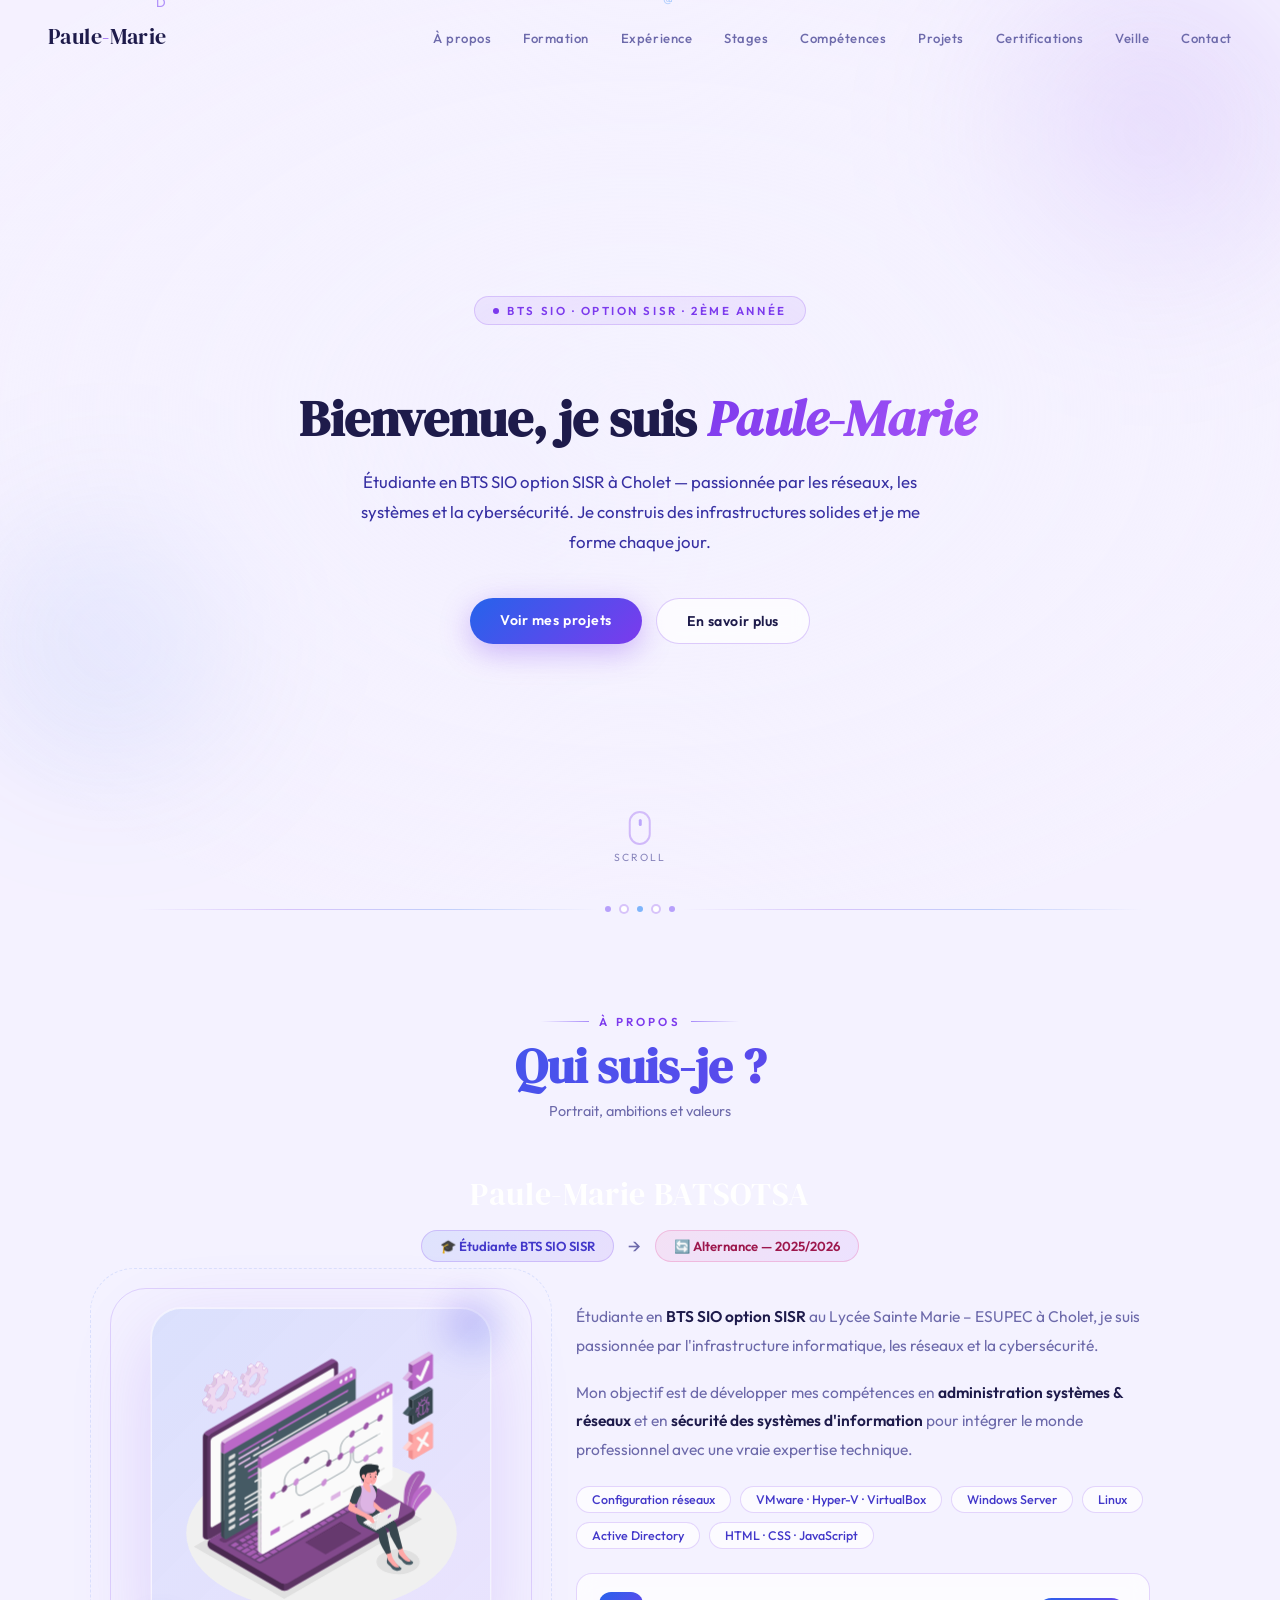
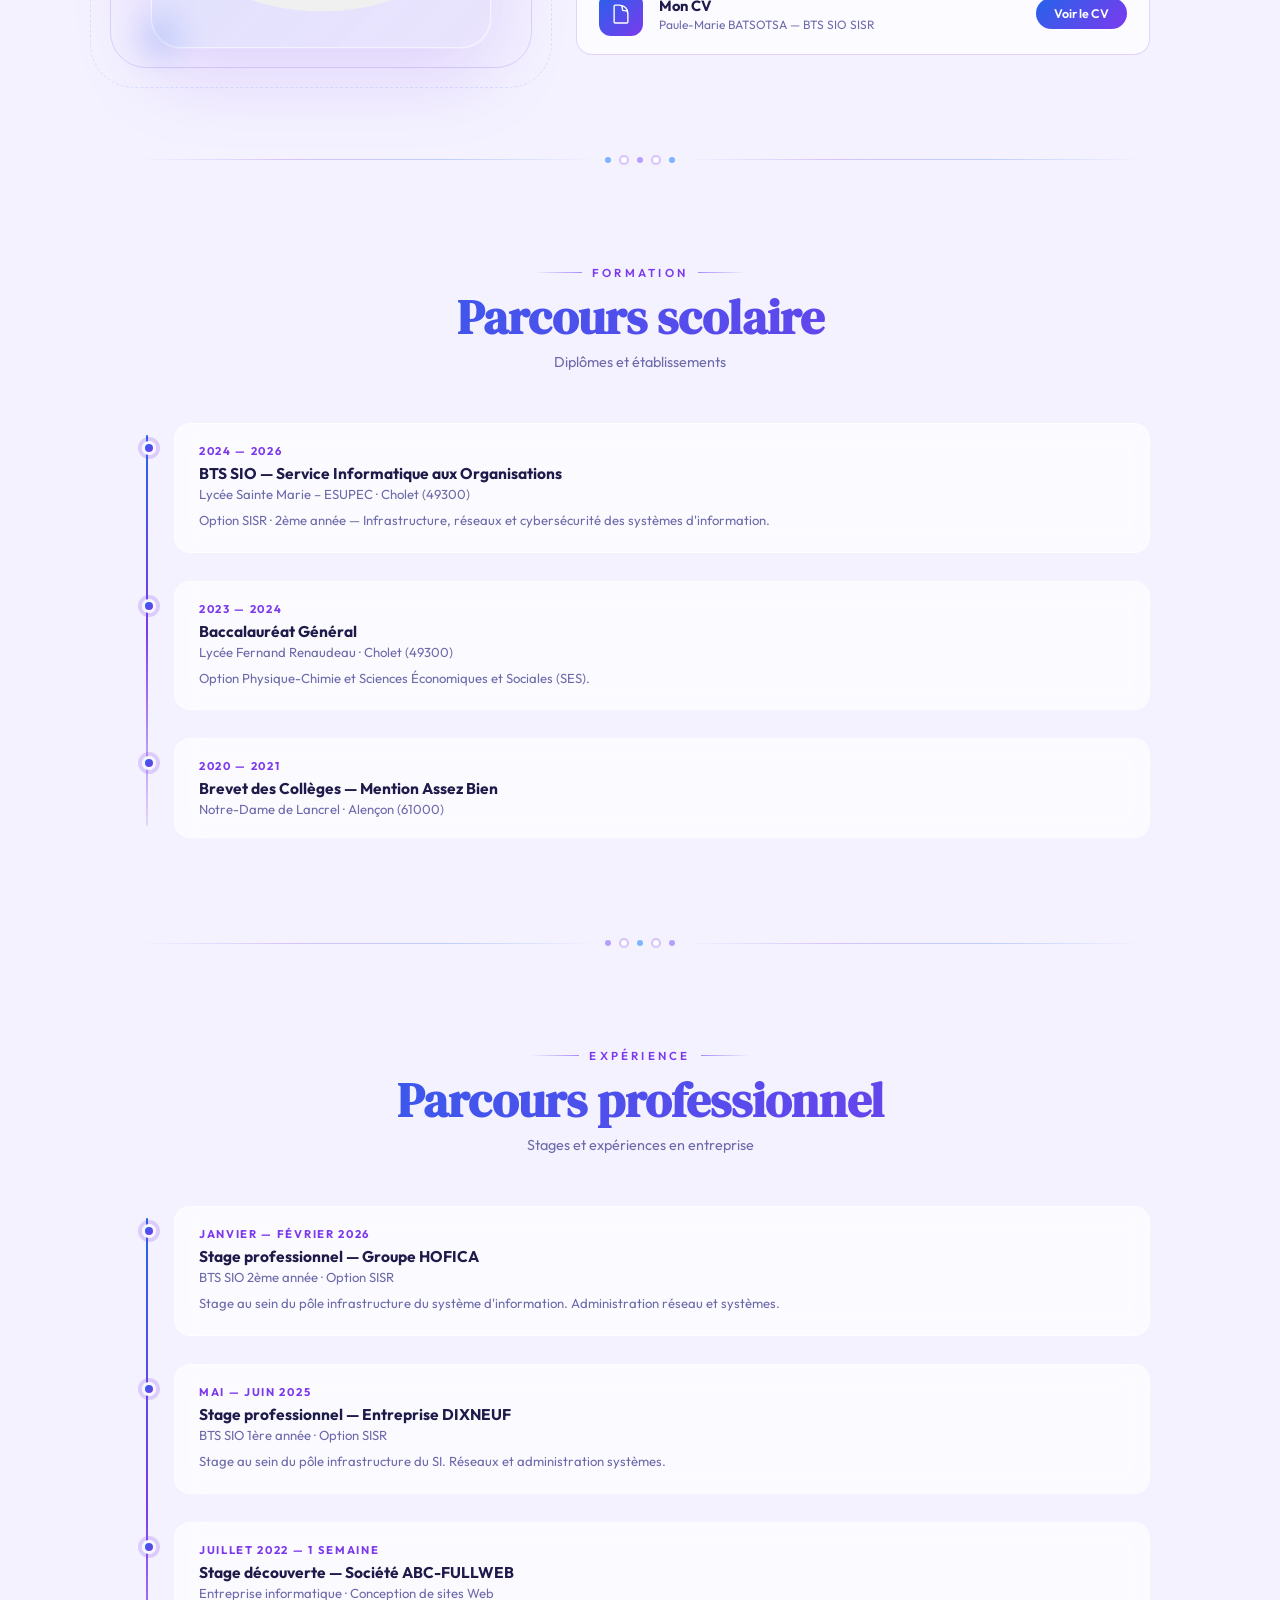
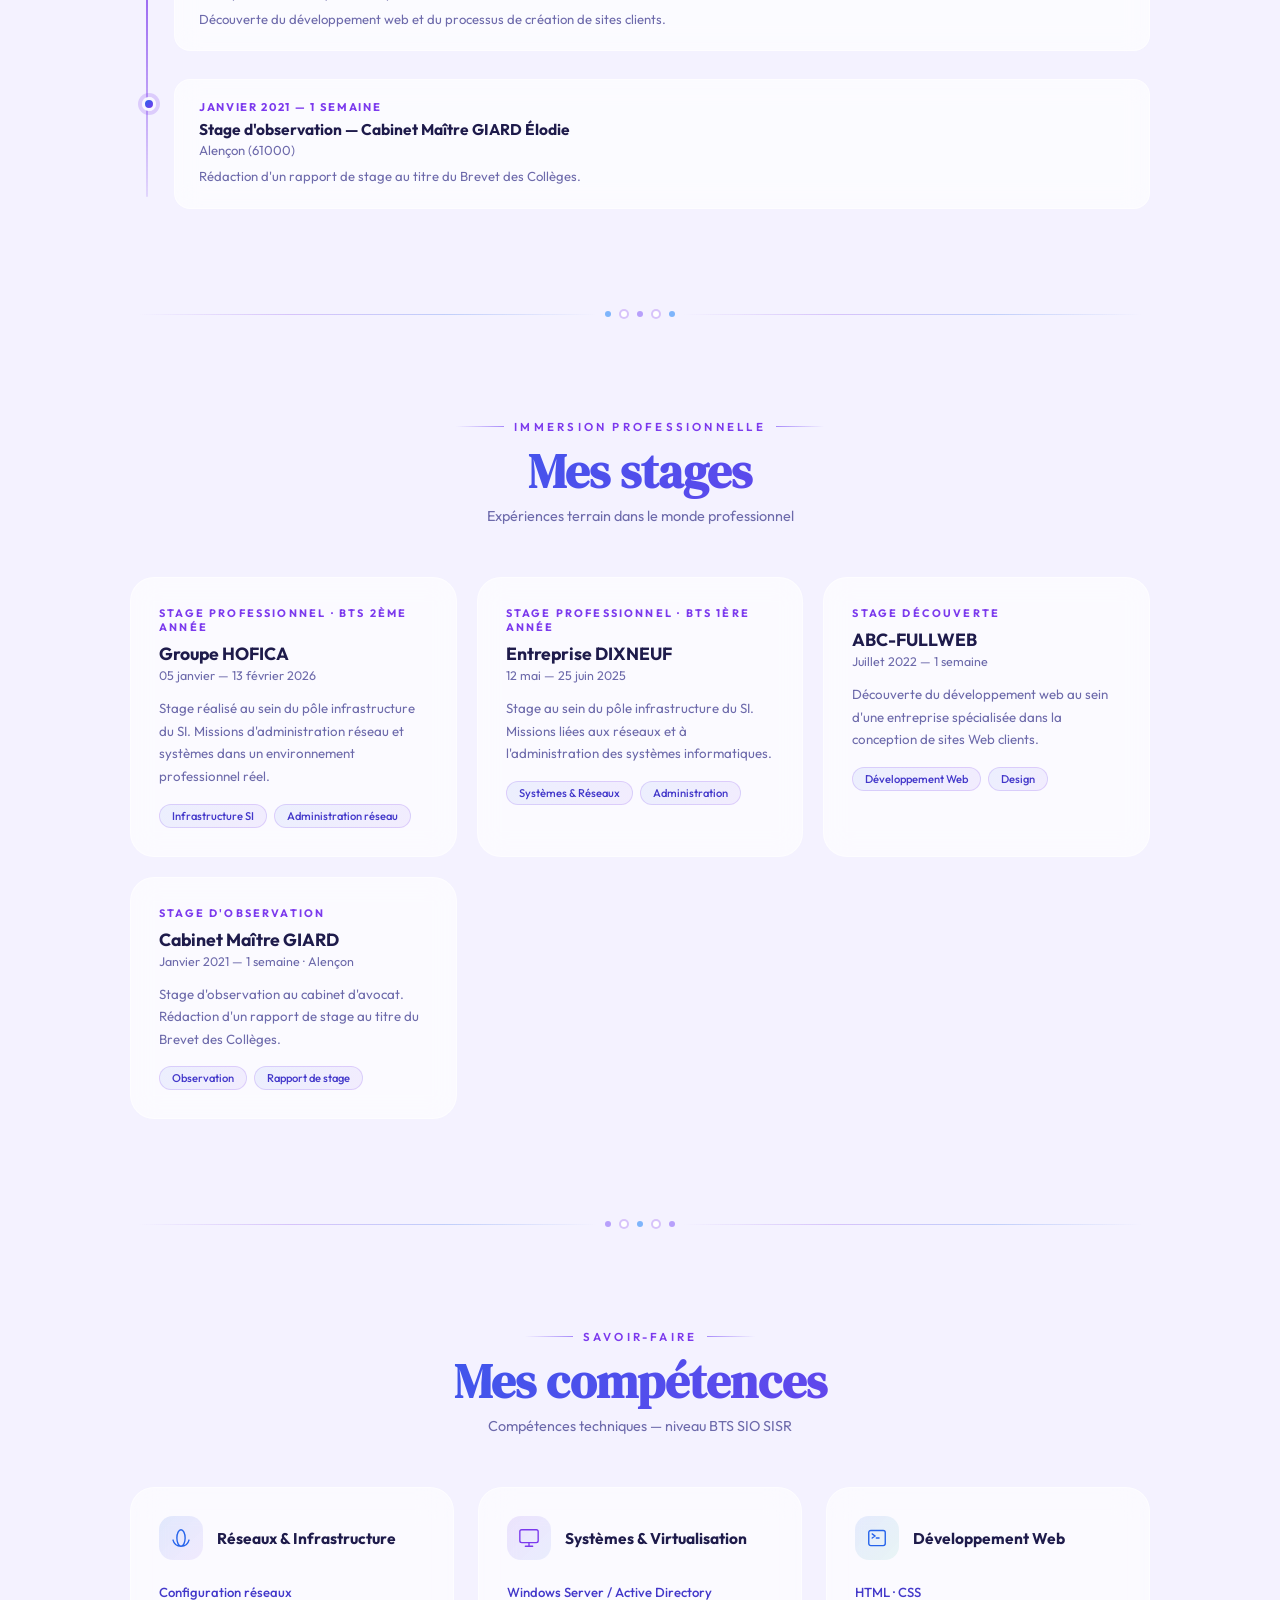
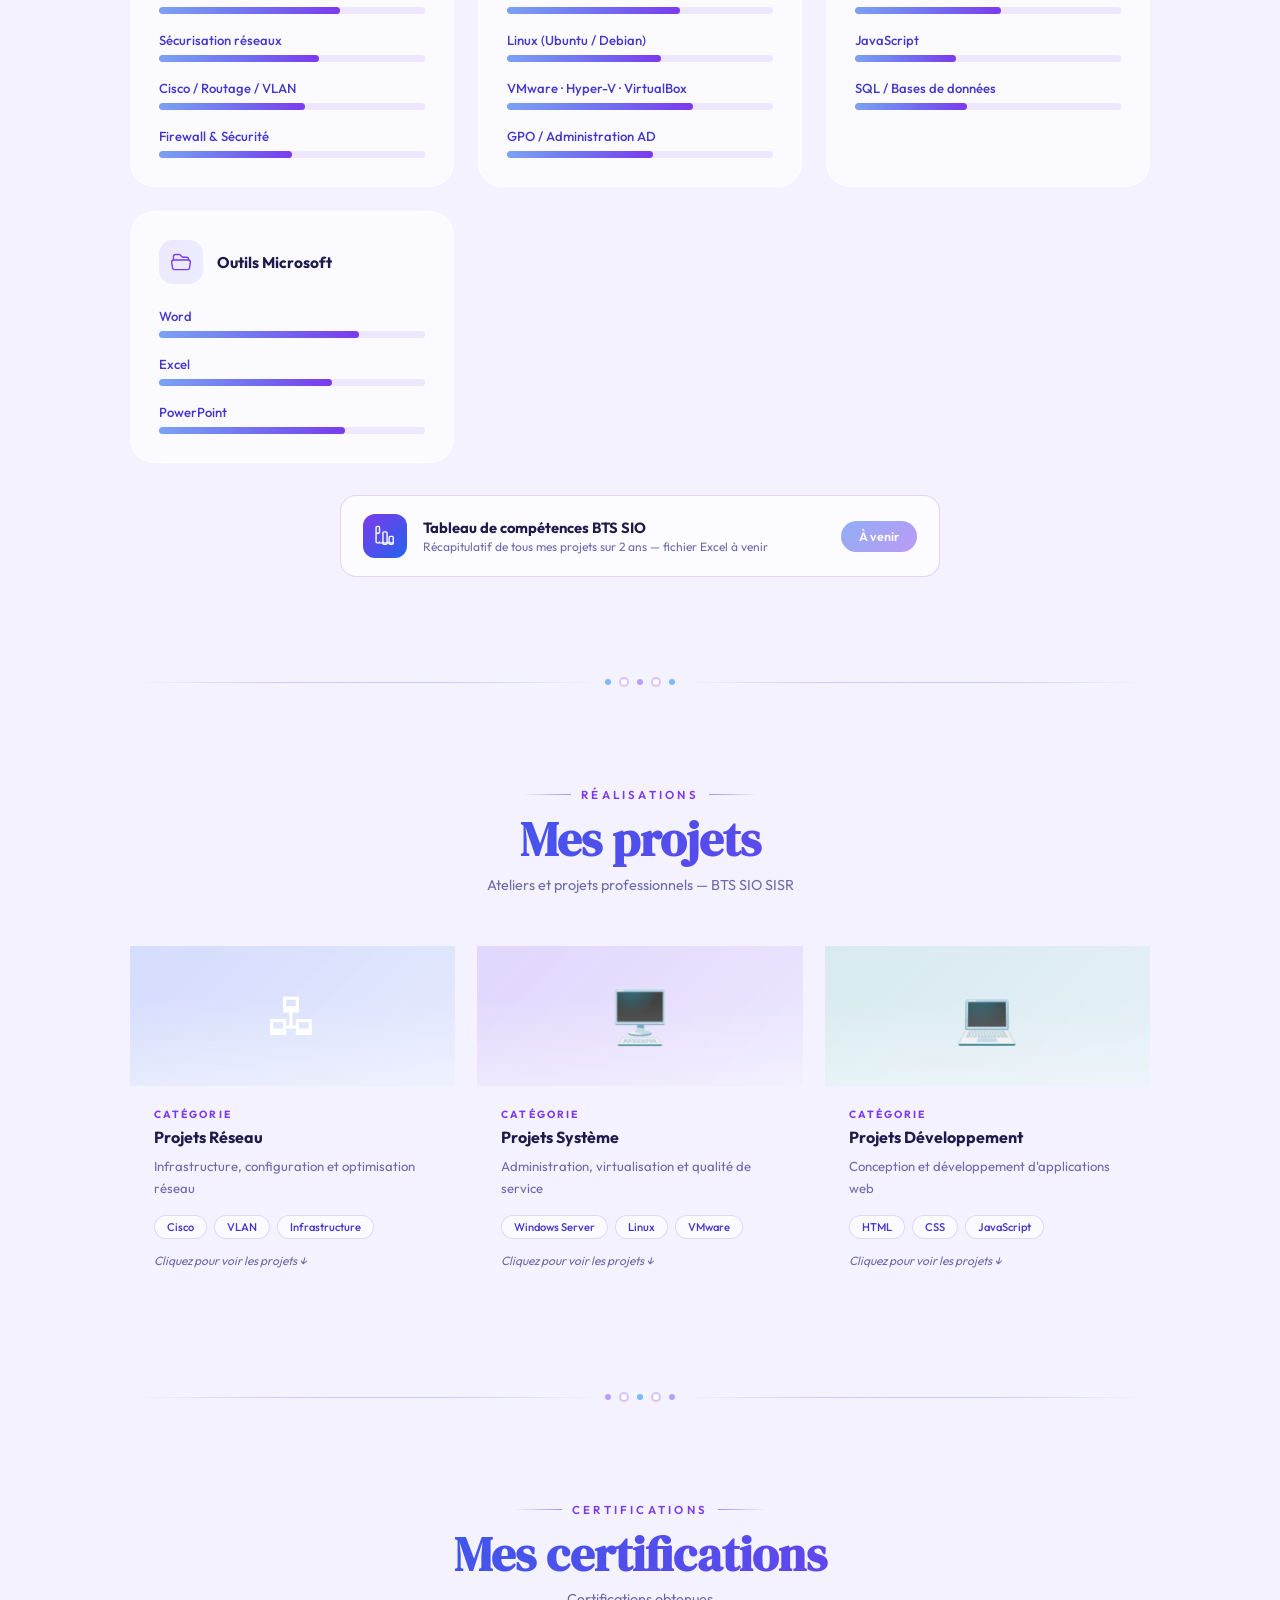
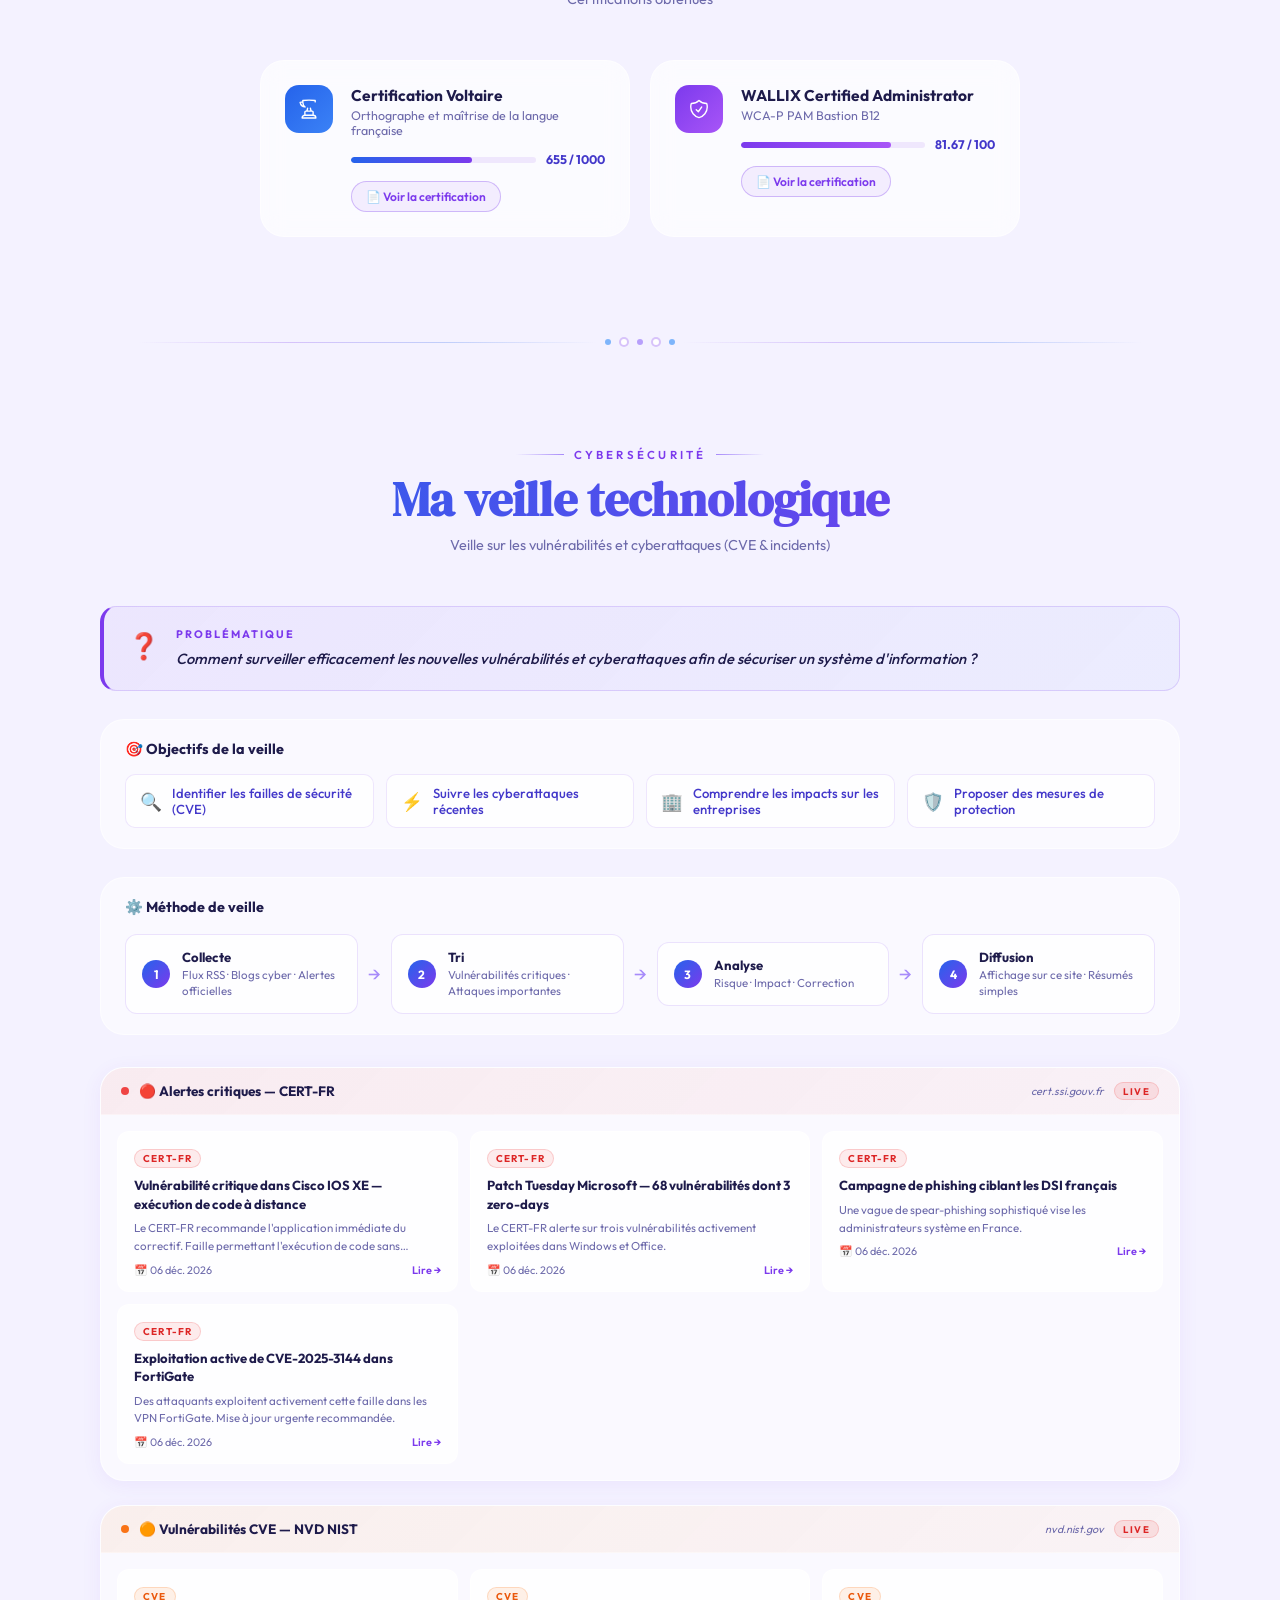
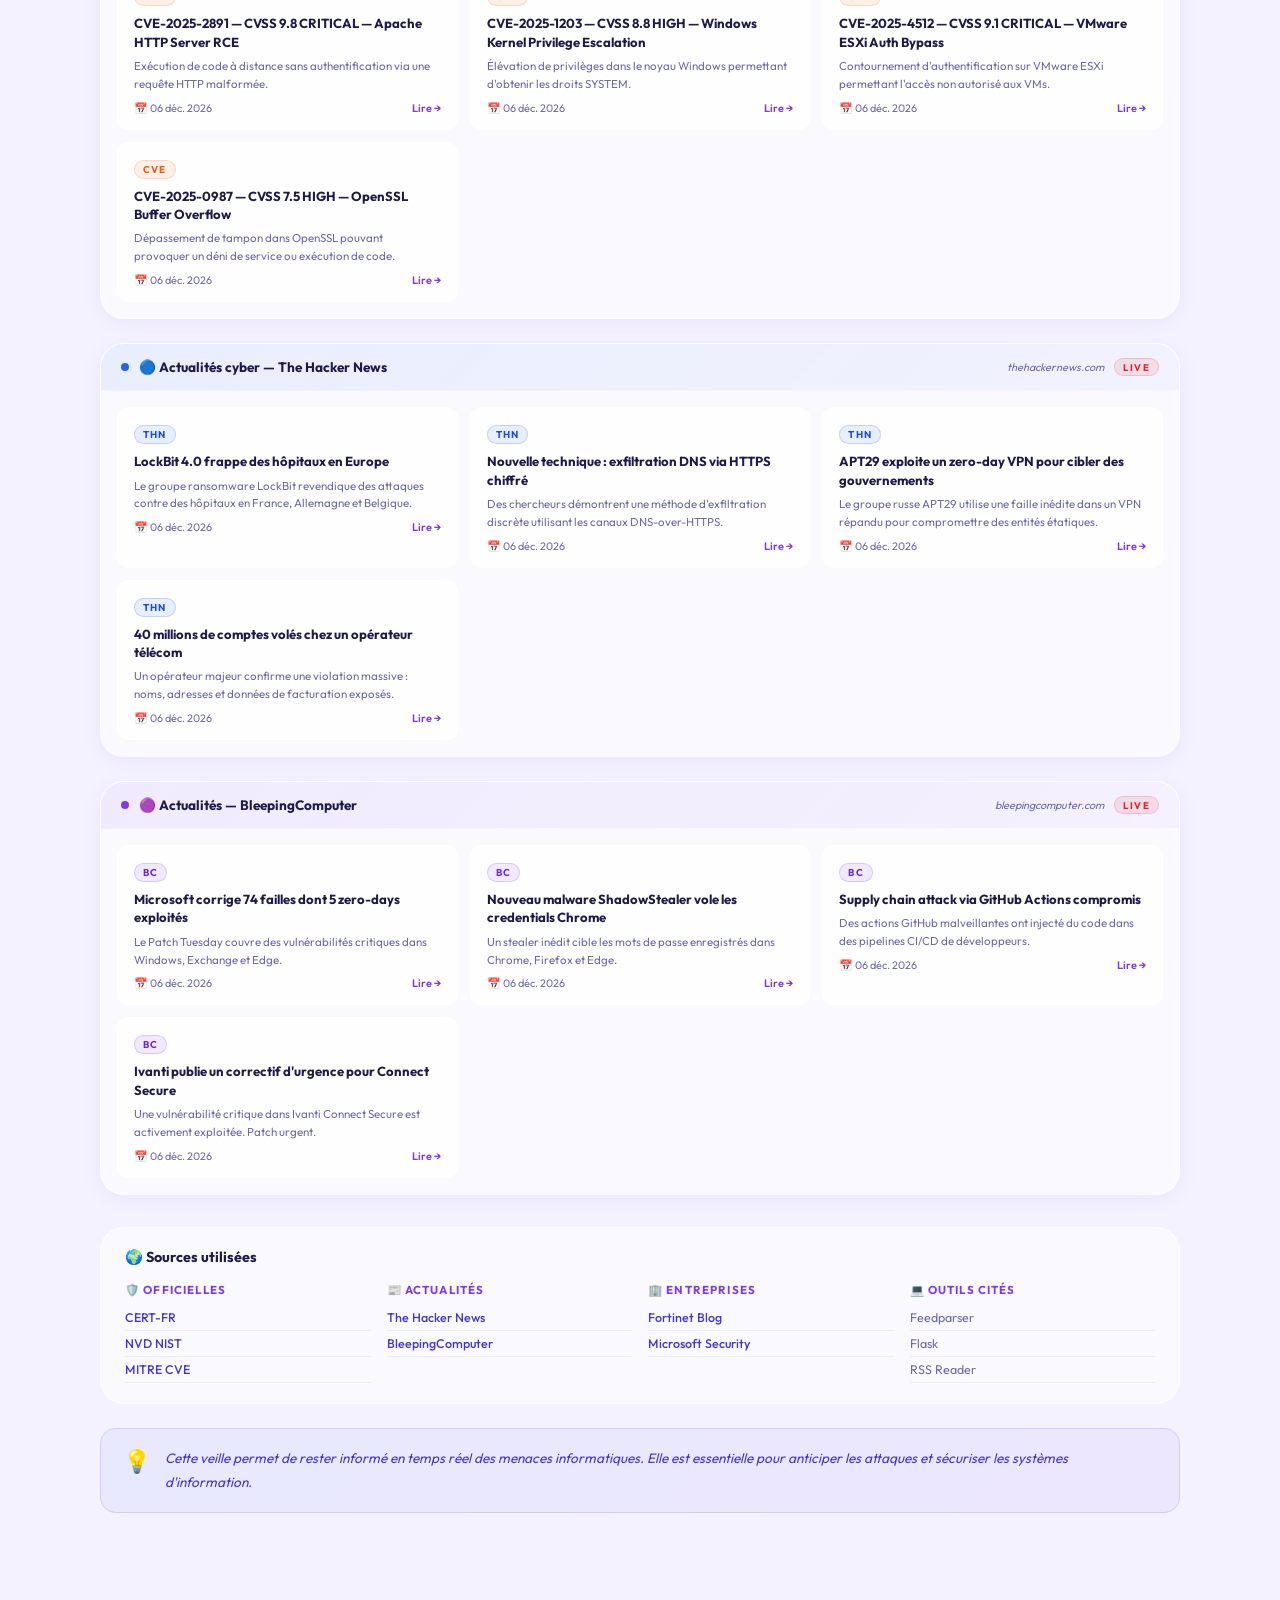
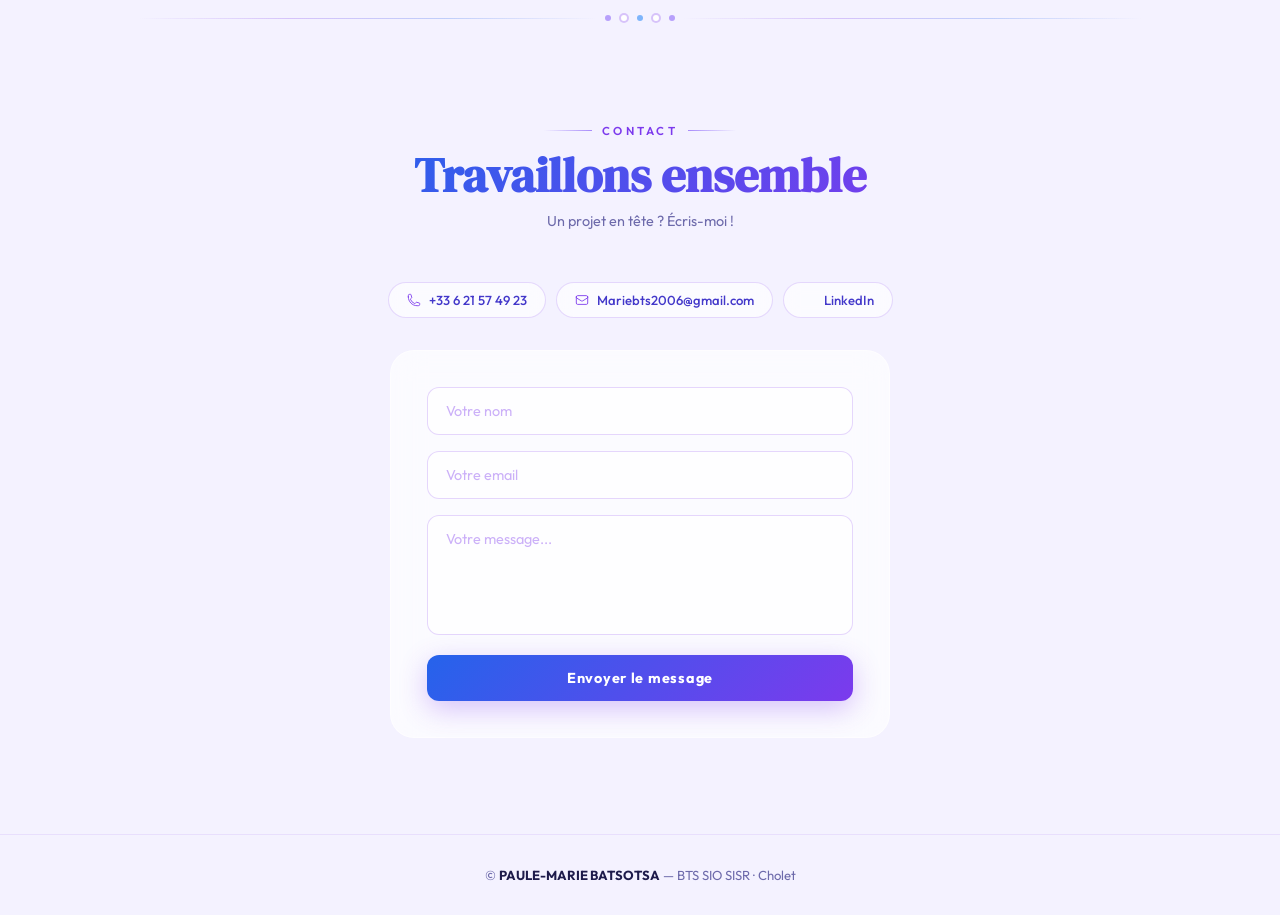
==== commit bf137526: "Ajout de la veille" ====
--- a/index.html
+++ b/index.html
@@ -420,15 +420,133 @@
 
 <!-- VEILLE -->
 <section id="veille">
-  <div class="section-inner">
-    <p class="s-label reveal">Curiosité technologique</p>
+  <div class="section-inner" style="max-width:1080px;">
+    <p class="s-label reveal">Cybersécurité</p>
     <h2 class="s-title grad-blue-violet reveal d1">Ma veille technologique</h2>
-    <p class="s-sub reveal d2">À compléter avec tes sujets de veille — donne-moi les détails !</p>
-    <div class="veille-placeholder reveal">
-      <div class="veille-placeholder-icon">🔍</div>
-      <div class="veille-placeholder-text">Tes sujets de veille arrivent bientôt…</div>
-      <div class="veille-placeholder-sub">Envoie-moi les détails (thèmes, articles, sources) et je remplis cette section !</div>
-    </div>
+    <p class="s-sub reveal d2">Veille sur les vulnérabilités et cyberattaques (CVE &amp; incidents)</p>
+
+    <!-- PROBLÉMATIQUE -->
+    <div class="veille-problematique reveal">
+      <div class="vp-icon">❓</div>
+      <div class="vp-content">
+        <div class="vp-label">Problématique</div>
+        <div class="vp-text">Comment surveiller efficacement les nouvelles vulnérabilités et cyberattaques afin de sécuriser un système d'information ?</div>
+      </div>
+    </div>
+
+    <!-- OBJECTIFS -->
+    <div class="veille-objectifs reveal d1">
+      <div class="vo-title">🎯 Objectifs de la veille</div>
+      <div class="vo-grid">
+        <div class="vo-item"><span class="vo-icon">🔍</span>Identifier les failles de sécurité (CVE)</div>
+        <div class="vo-item"><span class="vo-icon">⚡</span>Suivre les cyberattaques récentes</div>
+        <div class="vo-item"><span class="vo-icon">🏢</span>Comprendre les impacts sur les entreprises</div>
+        <div class="vo-item"><span class="vo-icon">🛡️</span>Proposer des mesures de protection</div>
+      </div>
+    </div>
+
+    <!-- MÉTHODE -->
+    <div class="veille-methode reveal d2">
+      <div class="vm-title">⚙️ Méthode de veille</div>
+      <div class="vm-steps">
+        <div class="vm-step"><div class="vm-num">1</div><div><div class="vm-step-title">Collecte</div><div class="vm-step-desc">Flux RSS · Blogs cyber · Alertes officielles</div></div></div>
+        <div class="vm-arrow">→</div>
+        <div class="vm-step"><div class="vm-num">2</div><div><div class="vm-step-title">Tri</div><div class="vm-step-desc">Vulnérabilités critiques · Attaques importantes</div></div></div>
+        <div class="vm-arrow">→</div>
+        <div class="vm-step"><div class="vm-num">3</div><div><div class="vm-step-title">Analyse</div><div class="vm-step-desc">Risque · Impact · Correction</div></div></div>
+        <div class="vm-arrow">→</div>
+        <div class="vm-step"><div class="vm-num">4</div><div><div class="vm-step-title">Diffusion</div><div class="vm-step-desc">Affichage sur ce site · Résumés simples</div></div></div>
+      </div>
+    </div>
+
+    <!-- FLUX RSS EN DIRECT -->
+    <div class="veille-feeds reveal d3">
+
+      <div class="feed-section">
+        <div class="feed-header feed-red">
+          <span class="feed-indicator"></span>
+          <span class="feed-title">🔴 Alertes critiques — CERT-FR</span>
+          <span class="feed-source">cert.ssi.gouv.fr</span>
+          <span class="feed-live">LIVE</span>
+        </div>
+        <div class="feed-cards" id="feed-certfr">
+          <div class="feed-loading"><div class="feed-spinner"></div>Chargement des alertes CERT-FR…</div>
+        </div>
+      </div>
+
+      <div class="feed-section">
+        <div class="feed-header feed-orange">
+          <span class="feed-indicator" style="background:#f97316;"></span>
+          <span class="feed-title">🟠 Vulnérabilités CVE — NVD NIST</span>
+          <span class="feed-source">nvd.nist.gov</span>
+          <span class="feed-live">LIVE</span>
+        </div>
+        <div class="feed-cards" id="feed-nvd">
+          <div class="feed-loading"><div class="feed-spinner" style="border-top-color:#f97316;"></div>Chargement des CVE récentes…</div>
+        </div>
+      </div>
+
+      <div class="feed-section">
+        <div class="feed-header feed-blue">
+          <span class="feed-indicator" style="background:#2563eb;"></span>
+          <span class="feed-title">🔵 Actualités cyber — The Hacker News</span>
+          <span class="feed-source">thehackernews.com</span>
+          <span class="feed-live">LIVE</span>
+        </div>
+        <div class="feed-cards" id="feed-thn">
+          <div class="feed-loading"><div class="feed-spinner" style="border-top-color:#2563eb;"></div>Chargement des articles…</div>
+        </div>
+      </div>
+
+      <div class="feed-section">
+        <div class="feed-header feed-violet">
+          <span class="feed-indicator" style="background:#7c3aed;"></span>
+          <span class="feed-title">🟣 Actualités — BleepingComputer</span>
+          <span class="feed-source">bleepingcomputer.com</span>
+          <span class="feed-live">LIVE</span>
+        </div>
+        <div class="feed-cards" id="feed-bc">
+          <div class="feed-loading"><div class="feed-spinner" style="border-top-color:#7c3aed;"></div>Chargement des articles…</div>
+        </div>
+      </div>
+
+    </div>
+
+    <!-- SOURCES -->
+    <div class="veille-sources reveal">
+      <div class="vs-title">🌍 Sources utilisées</div>
+      <div class="vs-grid">
+        <div class="vs-cat">
+          <div class="vs-cat-title">🛡️ Officielles</div>
+          <a href="https://www.cert.ssi.gouv.fr" target="_blank" class="vs-link">CERT-FR</a>
+          <a href="https://nvd.nist.gov" target="_blank" class="vs-link">NVD NIST</a>
+          <a href="https://cve.mitre.org" target="_blank" class="vs-link">MITRE CVE</a>
+        </div>
+        <div class="vs-cat">
+          <div class="vs-cat-title">📰 Actualités</div>
+          <a href="https://thehackernews.com" target="_blank" class="vs-link">The Hacker News</a>
+          <a href="https://www.bleepingcomputer.com" target="_blank" class="vs-link">BleepingComputer</a>
+        </div>
+        <div class="vs-cat">
+          <div class="vs-cat-title">🏢 Entreprises</div>
+          <a href="https://www.fortinet.com/blog" target="_blank" class="vs-link">Fortinet Blog</a>
+          <a href="https://msrc.microsoft.com" target="_blank" class="vs-link">Microsoft Security</a>
+        </div>
+        <div class="vs-cat">
+          <div class="vs-cat-title">💻 Outils cités</div>
+          <div class="vs-tool">Feedparser</div>
+          <div class="vs-tool">Flask</div>
+          <div class="vs-tool">RSS Reader</div>
+        </div>
+      </div>
+    </div>
+
+    <!-- CONCLUSION -->
+    <div class="veille-conclusion reveal">
+      <div class="vc-icon">💡</div>
+      <div class="vc-text">Cette veille permet de rester informé en temps réel des menaces informatiques. Elle est essentielle pour anticiper les attaques et sécuriser les systèmes d'information.</div>
+    </div>
+
   </div>
 </section>
 
--- a/style.css
+++ b/style.css
@@ -820,3 +820,121 @@
   border: 1px solid rgba(124,58,237,0.16); border-radius: 16px; }
 .vc-icon { font-size: 1.4rem; flex-shrink: 0; }
 .vc-text { font-size: 0.85rem; color: #4338ca; line-height: 1.75; font-style: italic; }
+
+
+/* ══════════════════════════════════════════════════
+   VEILLE TECHNOLOGIQUE
+   ══════════════════════════════════════════════════ */
+
+.veille-problematique {
+  display: flex; align-items: flex-start; gap: 16px;
+  padding: 20px 24px; margin-bottom: 28px;
+  background: linear-gradient(135deg,rgba(124,58,237,0.06),rgba(37,99,235,0.04));
+  border: 1px solid rgba(124,58,237,0.18); border-radius: 16px;
+  border-left: 4px solid #7c3aed;
+}
+.vp-icon { font-size: 1.6rem; flex-shrink: 0; margin-top: 2px; }
+.vp-label { font-size: 0.68rem; font-weight: 700; letter-spacing: 0.18em;
+  text-transform: uppercase; color: #7c3aed; margin-bottom: 6px; }
+.vp-text { font-size: 0.92rem; color: #1e1b4b; font-weight: 500;
+  line-height: 1.6; font-style: italic; }
+
+.veille-objectifs {
+  padding: 20px 24px; margin-bottom: 28px;
+  background: rgba(255,255,255,0.55); border: 1px solid rgba(255,255,255,0.55);
+  border-radius: 24px;
+}
+.vo-title { font-size: 0.9rem; font-weight: 700; color: #1e1b4b; margin-bottom: 16px; }
+.vo-grid { display: grid; grid-template-columns: repeat(auto-fit,minmax(200px,1fr)); gap: 12px; }
+.vo-item { display: flex; align-items: center; gap: 10px; padding: 10px 14px;
+  background: rgba(255,255,255,0.7); border: 1px solid rgba(124,58,237,0.12);
+  border-radius: 10px; font-size: 0.82rem; color: #4338ca; font-weight: 500; }
+.vo-icon { font-size: 1.1rem; flex-shrink: 0; }
+
+.veille-methode {
+  padding: 20px 24px; margin-bottom: 32px;
+  background: rgba(255,255,255,0.55); border: 1px solid rgba(255,255,255,0.55);
+  border-radius: 24px;
+}
+.vm-title { font-size: 0.9rem; font-weight: 700; color: #1e1b4b; margin-bottom: 18px; }
+.vm-steps { display: flex; align-items: center; gap: 10px; flex-wrap: wrap; }
+.vm-step { display: flex; align-items: center; gap: 12px; flex: 1; min-width: 130px;
+  padding: 14px 16px; background: rgba(255,255,255,0.7);
+  border: 1px solid rgba(124,58,237,0.14); border-radius: 12px; }
+.vm-num { width: 28px; height: 28px; border-radius: 50%; flex-shrink: 0;
+  background: linear-gradient(135deg,#2563eb,#7c3aed);
+  color: white; display: flex; align-items: center; justify-content: center;
+  font-size: 0.75rem; font-weight: 700; }
+.vm-step-title { font-size: 0.82rem; font-weight: 700; color: #1e1b4b; margin-bottom: 2px; }
+.vm-step-desc { font-size: 0.72rem; color: #6d6aab; line-height: 1.4; }
+.vm-arrow { font-size: 1.2rem; color: #a78bfa; flex-shrink: 0; }
+
+.veille-feeds { display: flex; flex-direction: column; gap: 24px; margin-bottom: 32px; }
+.feed-section { border-radius: 24px; overflow: hidden;
+  background: rgba(255,255,255,0.55); border: 1px solid rgba(255,255,255,0.55);
+  box-shadow: 0 4px 20px rgba(124,58,237,0.07); }
+.feed-header { display: flex; align-items: center; gap: 10px;
+  padding: 14px 20px; border-bottom: 1px solid rgba(255,255,255,0.4); }
+.feed-red    { background: linear-gradient(135deg,rgba(239,68,68,0.08),rgba(220,38,38,0.04)); }
+.feed-orange { background: linear-gradient(135deg,rgba(249,115,22,0.08),rgba(234,88,12,0.04)); }
+.feed-blue   { background: linear-gradient(135deg,rgba(37,99,235,0.08),rgba(29,78,216,0.04)); }
+.feed-violet { background: linear-gradient(135deg,rgba(124,58,237,0.08),rgba(109,40,217,0.04)); }
+.feed-indicator { width: 8px; height: 8px; border-radius: 50%; background: #ef4444;
+  flex-shrink: 0; animation: feedBlink 2s ease-in-out infinite; }
+@keyframes feedBlink { 0%,100%{opacity:1} 50%{opacity:0.3} }
+.feed-title { font-size: 0.85rem; font-weight: 700; color: #1e1b4b; flex: 1; }
+.feed-source { font-size: 0.68rem; color: #6d6aab; font-style: italic; }
+.feed-live { font-size: 0.6rem; font-weight: 700; letter-spacing: 0.15em;
+  padding: 2px 8px; border-radius: 999px; background: rgba(239,68,68,0.12);
+  color: #dc2626; border: 1px solid rgba(239,68,68,0.2); }
+.feed-cards { padding: 16px; display: grid;
+  grid-template-columns: repeat(auto-fill,minmax(280px,1fr)); gap: 12px; }
+.feed-loading { grid-column: 1/-1; display: flex; align-items: center; gap: 10px;
+  padding: 20px; font-size: 0.82rem; color: #6d6aab; font-style: italic; }
+.feed-spinner { width: 18px; height: 18px; border-radius: 50%;
+  border: 2px solid rgba(124,58,237,0.15); border-top-color: #7c3aed;
+  animation: feedSpin 0.8s linear infinite; flex-shrink: 0; }
+@keyframes feedSpin { to { transform: rotate(360deg); } }
+.feed-error { grid-column: 1/-1; padding: 16px; font-size: 0.8rem;
+  color: #6d6aab; text-align: center; font-style: italic; }
+
+.feed-card { background: rgba(255,255,255,0.75); border: 1px solid rgba(255,255,255,0.6);
+  border-radius: 12px; padding: 14px 16px; transition: all 0.25s;
+  text-decoration: none; display: block; }
+.feed-card:hover { transform: translateY(-3px);
+  box-shadow: 0 10px 28px rgba(124,58,237,0.14); border-color: rgba(124,58,237,0.2); }
+.fc-badge { display: inline-block; font-size: 0.62rem; font-weight: 700;
+  letter-spacing: 0.12em; text-transform: uppercase; padding: 2px 8px;
+  border-radius: 999px; margin-bottom: 8px; }
+.fc-badge.red    { background: rgba(239,68,68,0.1); color: #dc2626; border: 1px solid rgba(239,68,68,0.2); }
+.fc-badge.orange { background: rgba(249,115,22,0.1); color: #ea580c; border: 1px solid rgba(249,115,22,0.2); }
+.fc-badge.blue   { background: rgba(37,99,235,0.1); color: #1d4ed8; border: 1px solid rgba(37,99,235,0.2); }
+.fc-badge.violet { background: rgba(124,58,237,0.1); color: #6d28d9; border: 1px solid rgba(124,58,237,0.2); }
+.fc-title { font-size: 0.82rem; font-weight: 700; color: #1e1b4b;
+  line-height: 1.4; margin-bottom: 6px; }
+.fc-desc { font-size: 0.72rem; color: #6d6aab; line-height: 1.55; margin-bottom: 8px;
+  display: -webkit-box; -webkit-line-clamp: 2; -webkit-box-orient: vertical; overflow: hidden; }
+.fc-meta { display: flex; align-items: center; justify-content: space-between;
+  font-size: 0.68rem; color: #6d6aab; }
+.fc-read { color: #7c3aed; font-weight: 600; }
+
+.veille-sources { padding: 20px 24px; margin-bottom: 24px;
+  background: rgba(255,255,255,0.55); border: 1px solid rgba(255,255,255,0.55);
+  border-radius: 24px; }
+.vs-title { font-size: 0.9rem; font-weight: 700; color: #1e1b4b; margin-bottom: 16px; }
+.vs-grid { display: grid; grid-template-columns: repeat(auto-fit,minmax(160px,1fr)); gap: 16px; }
+.vs-cat-title { font-size: 0.72rem; font-weight: 700; color: #7c3aed;
+  letter-spacing: 0.1em; text-transform: uppercase; margin-bottom: 8px; }
+.vs-link { display: block; font-size: 0.78rem; color: #4338ca; font-weight: 500;
+  padding: 5px 0; text-decoration: none; transition: color 0.2s;
+  border-bottom: 1px solid rgba(124,58,237,0.08); }
+.vs-link:hover { color: #7c3aed; }
+.vs-tool { font-size: 0.78rem; color: #6d6aab; padding: 5px 0;
+  border-bottom: 1px solid rgba(124,58,237,0.08); }
+
+.veille-conclusion { display: flex; align-items: flex-start; gap: 14px;
+  padding: 18px 22px;
+  background: linear-gradient(135deg,rgba(37,99,235,0.06),rgba(124,58,237,0.06));
+  border: 1px solid rgba(124,58,237,0.16); border-radius: 16px; }
+.vc-icon { font-size: 1.4rem; flex-shrink: 0; }
+.vc-text { font-size: 0.85rem; color: #4338ca; line-height: 1.75; font-style: italic; }
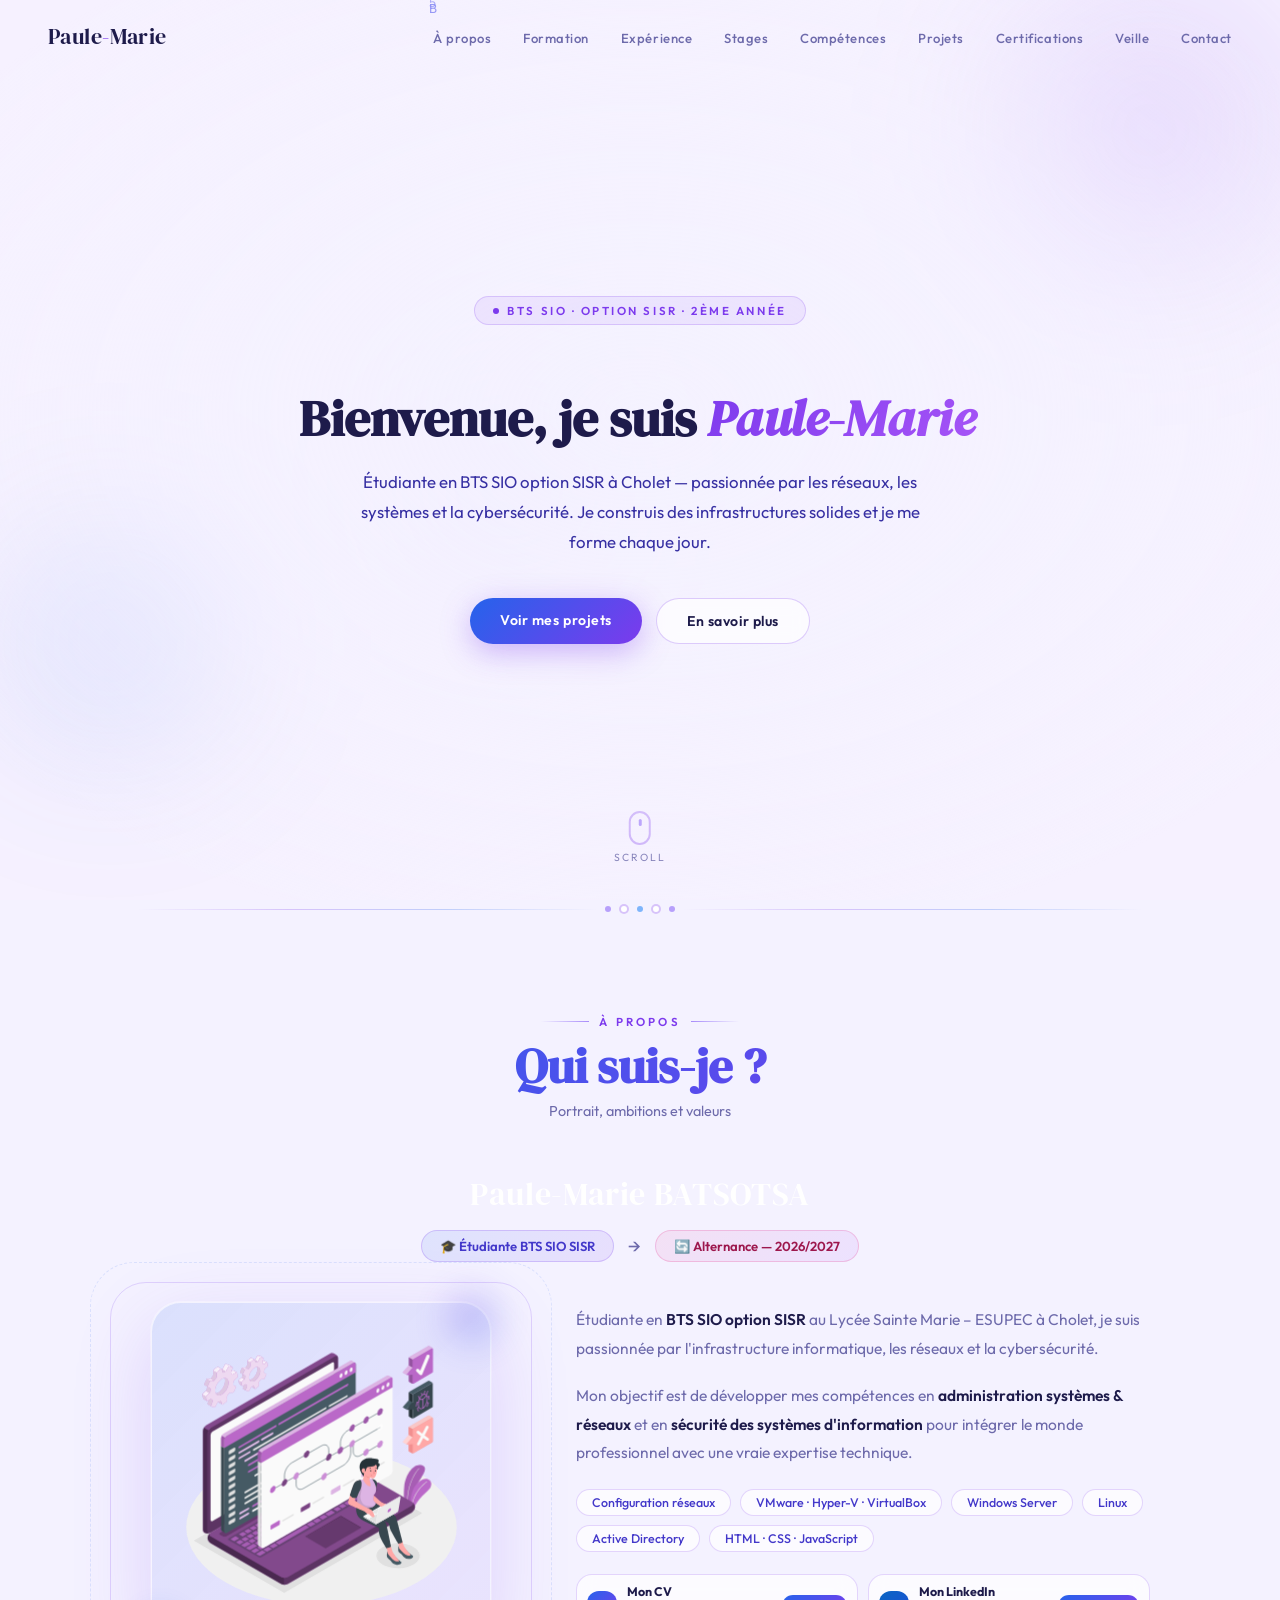
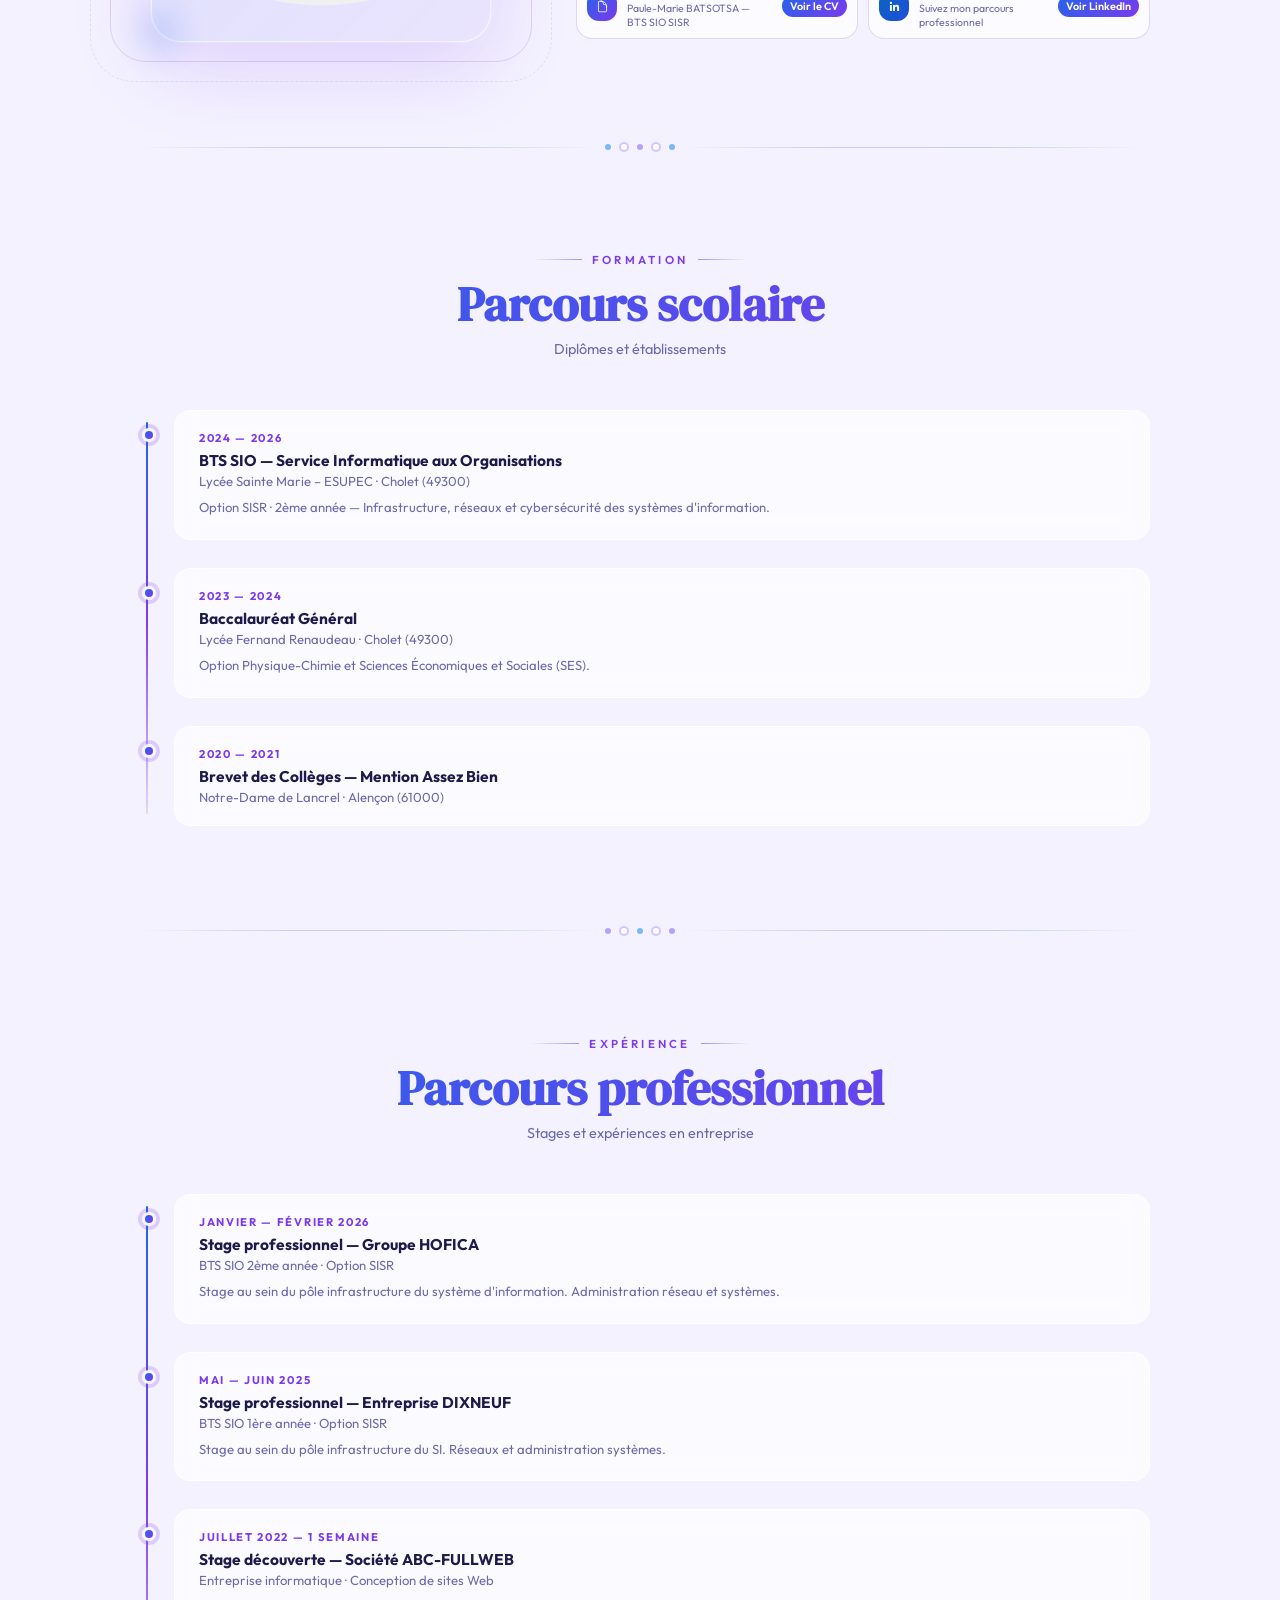
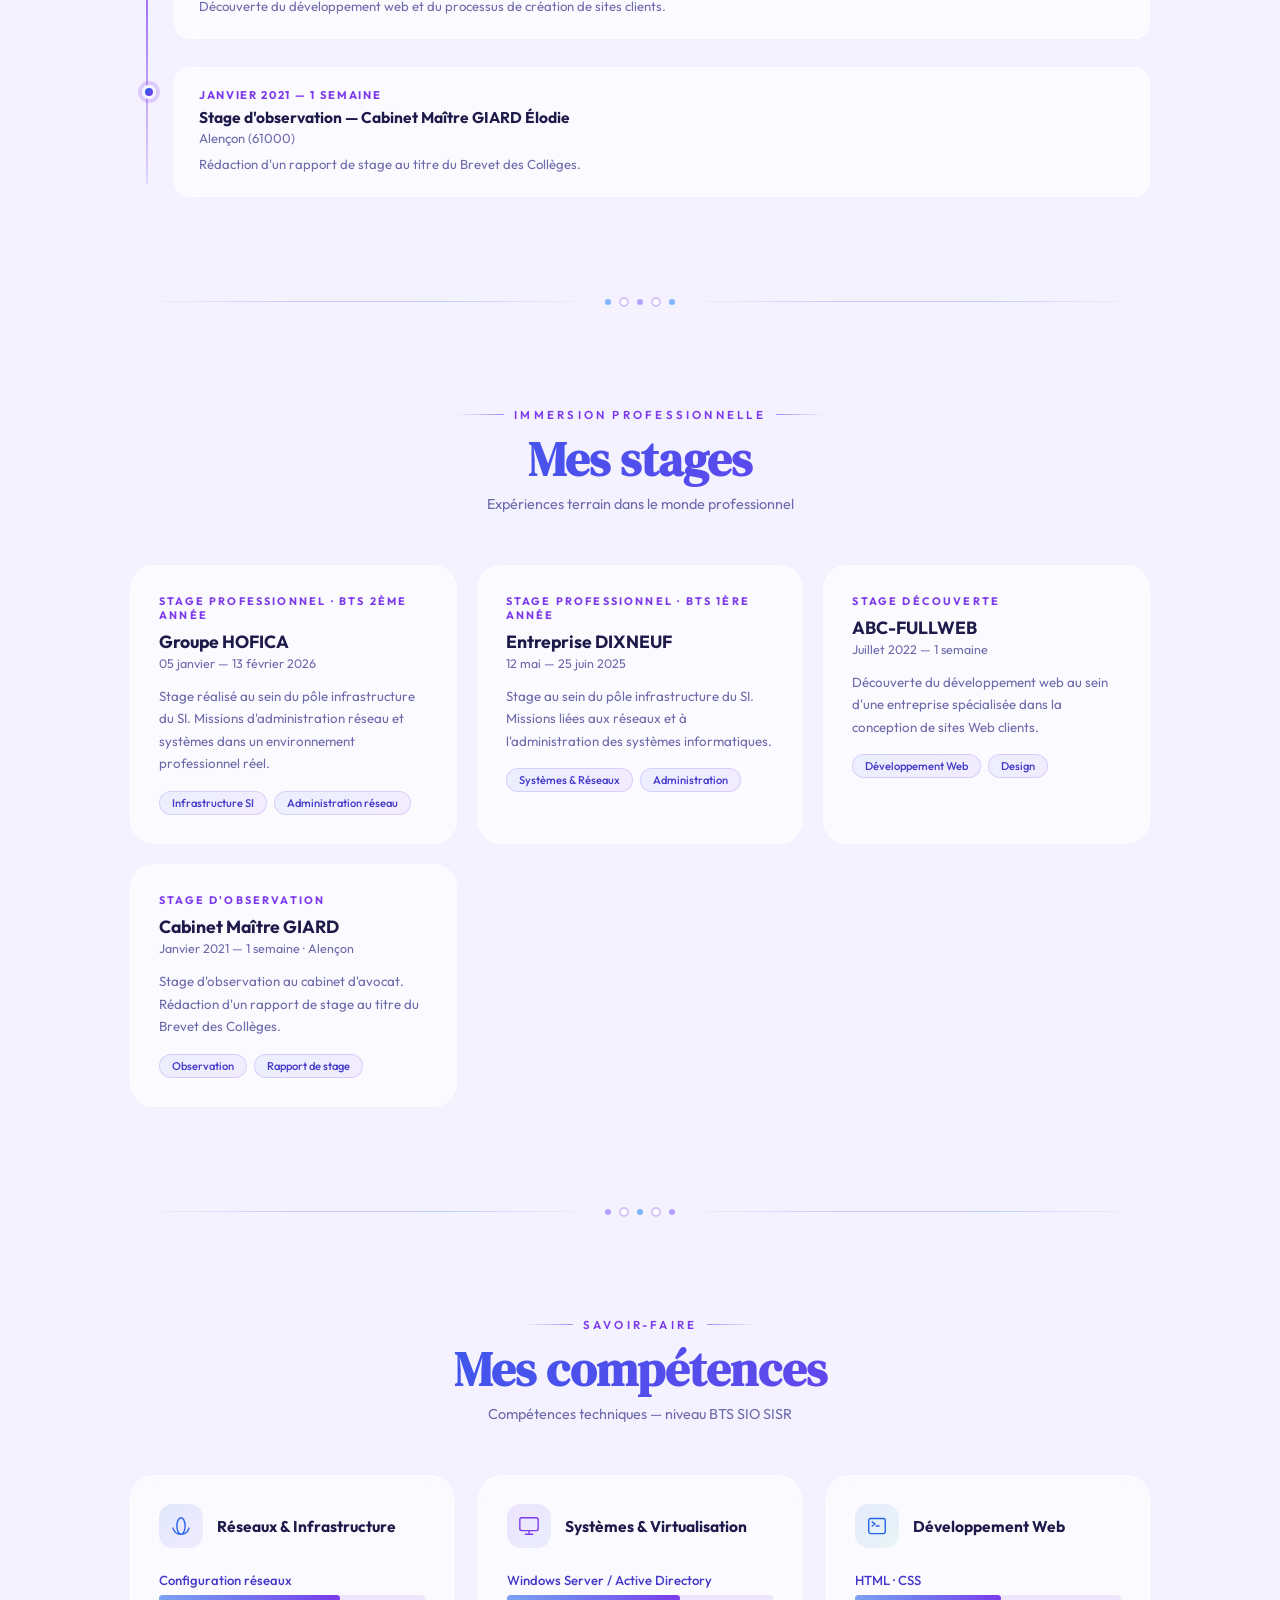
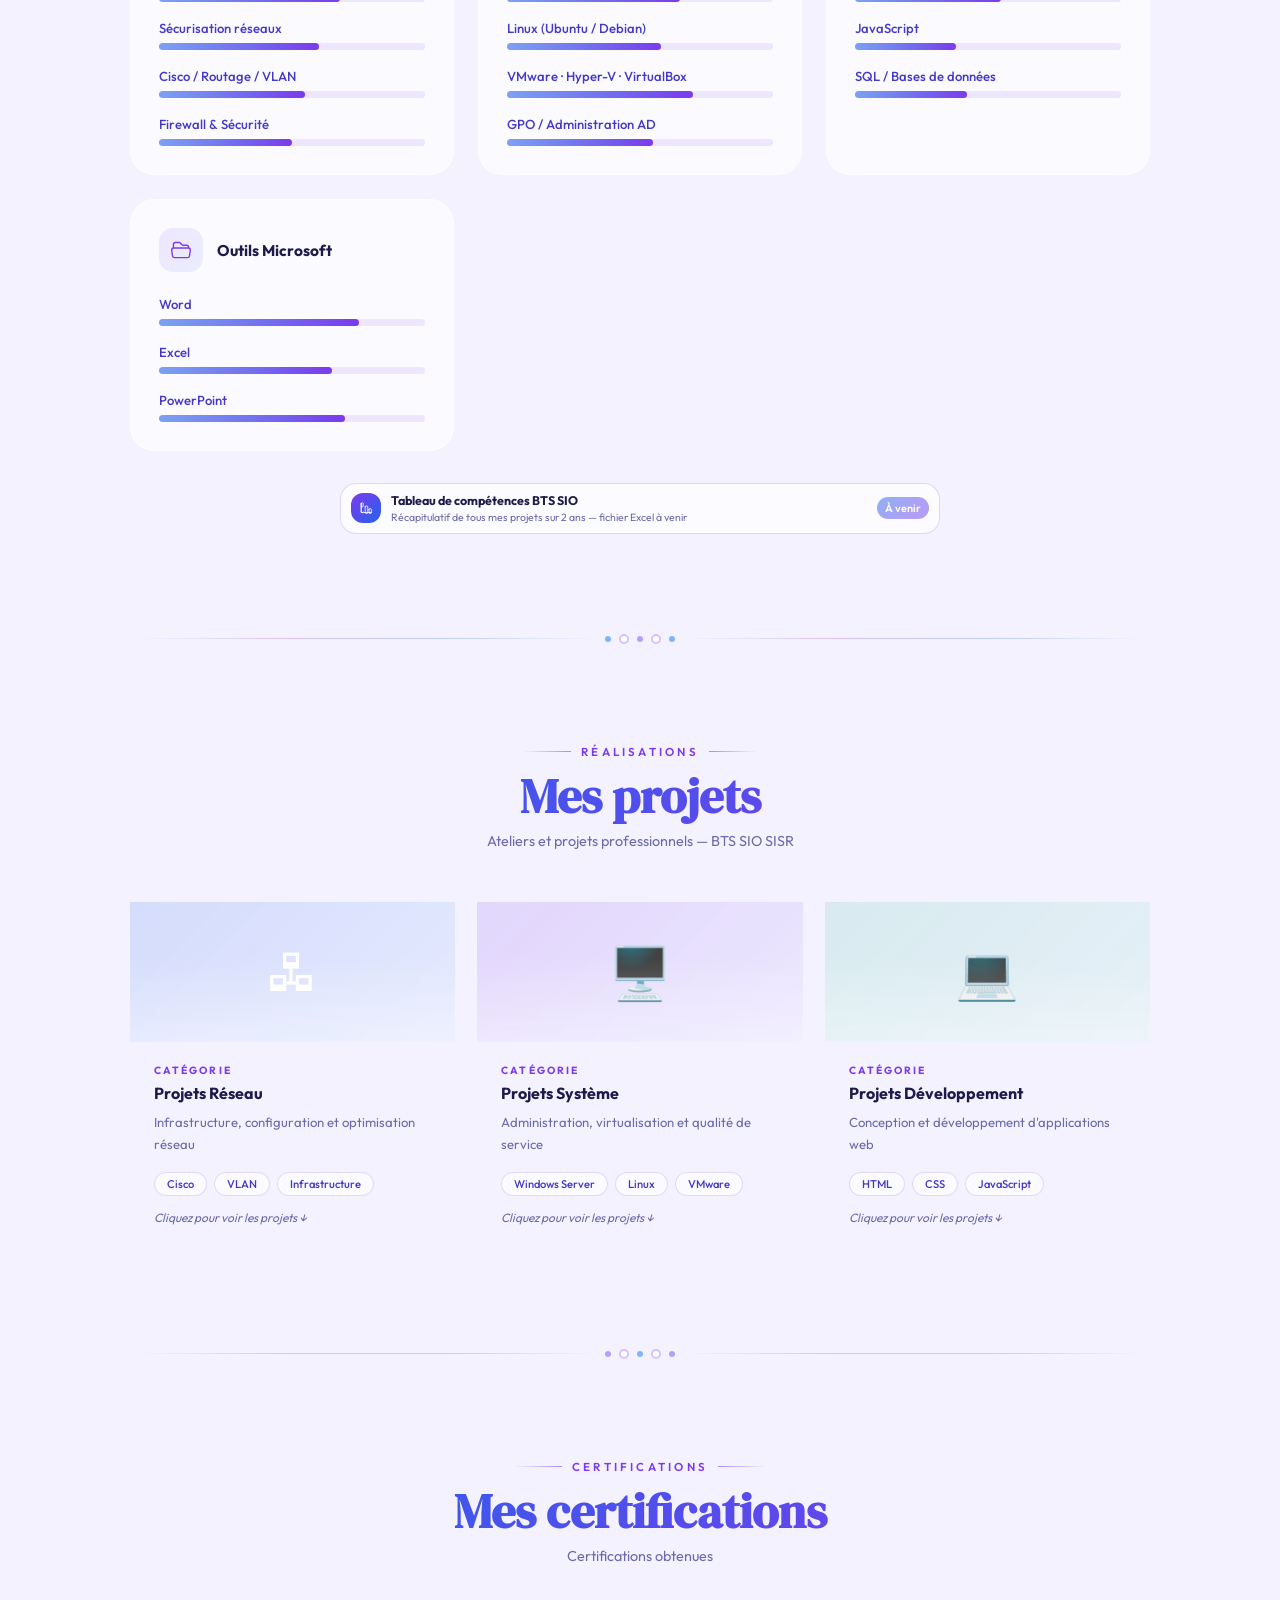
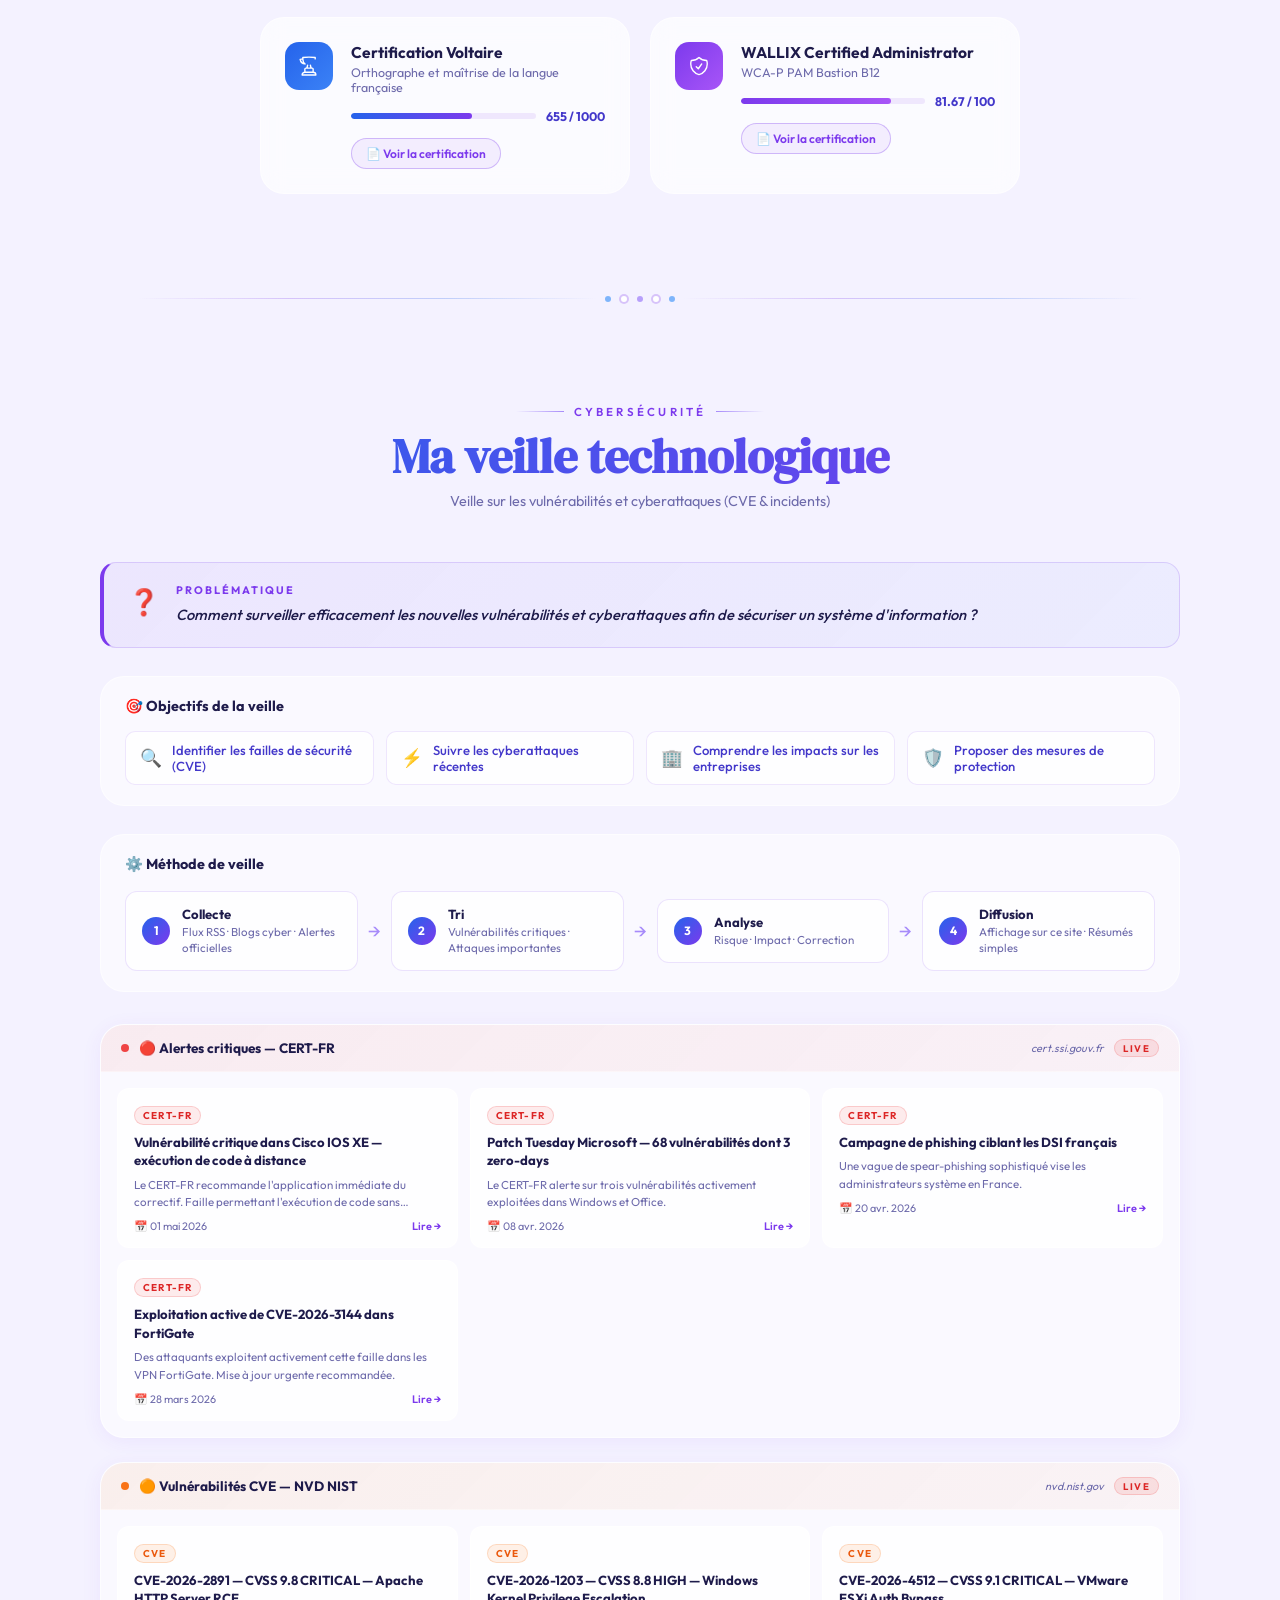
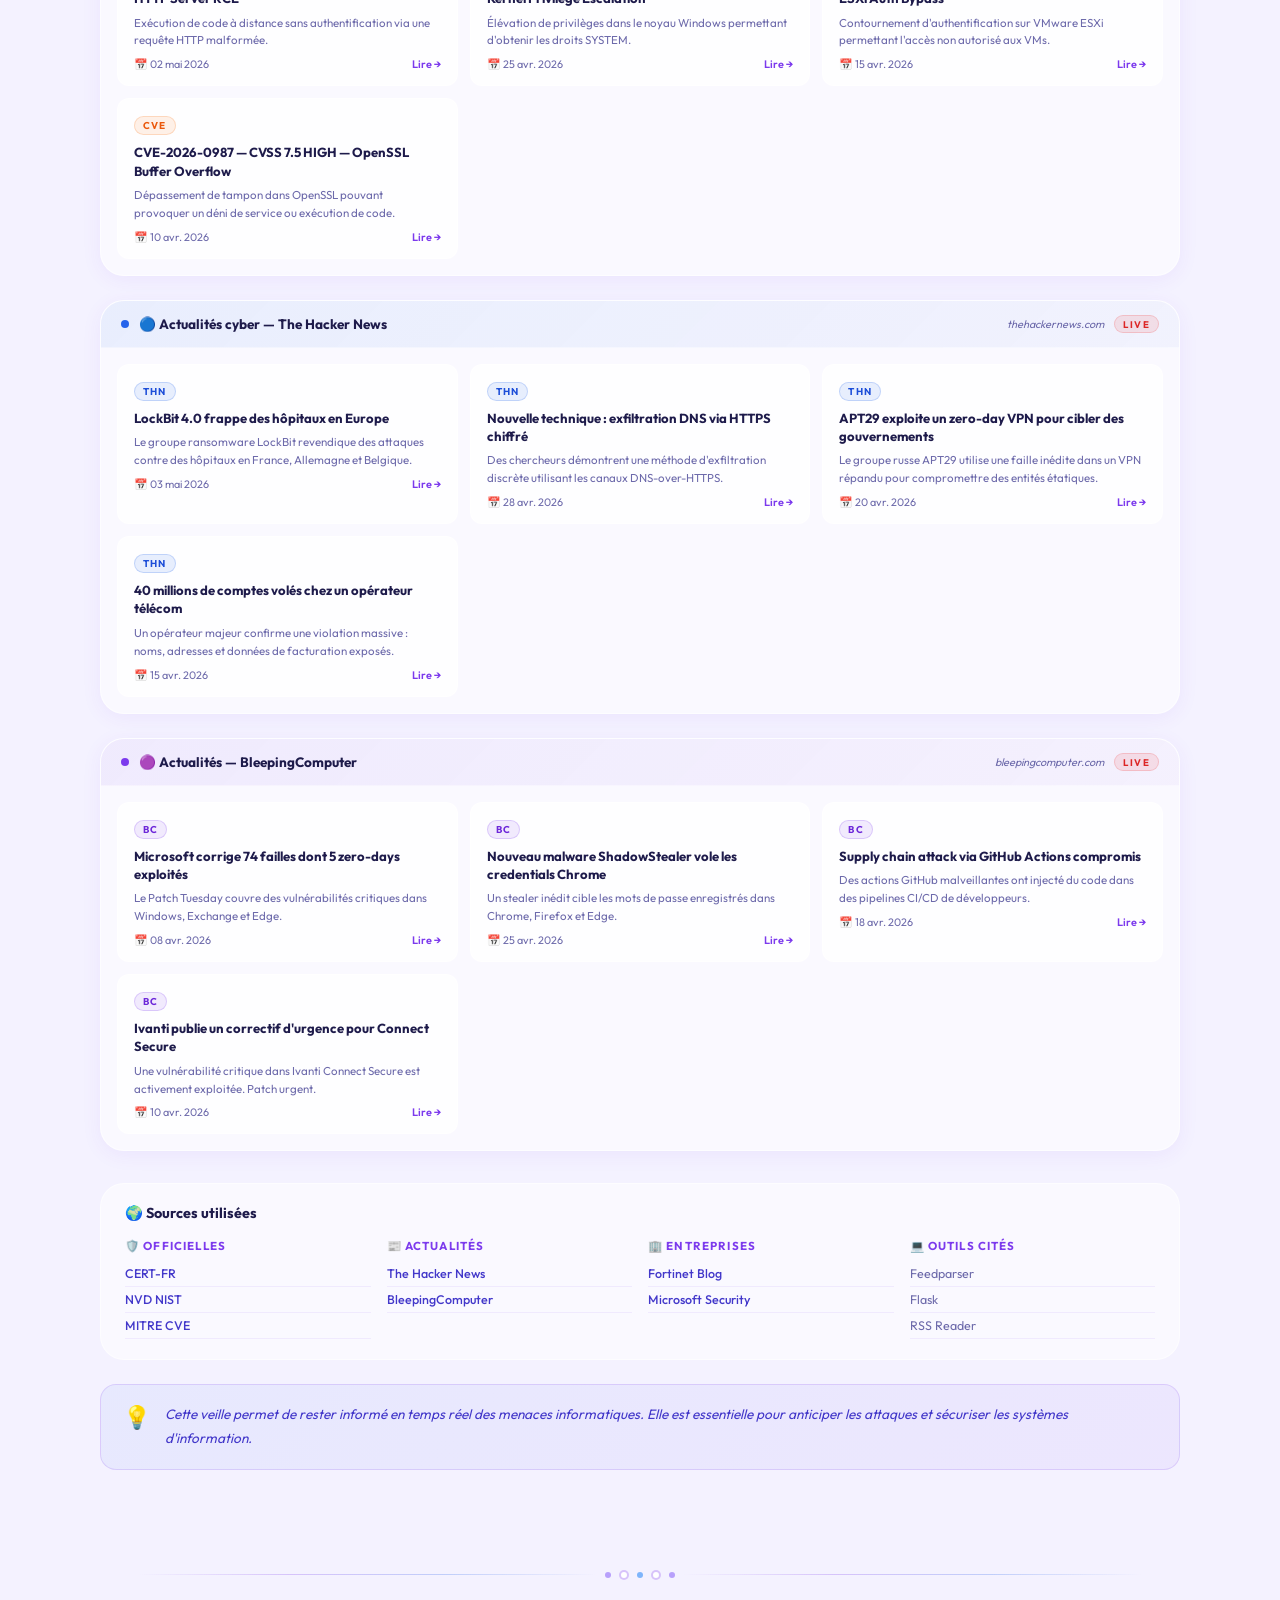
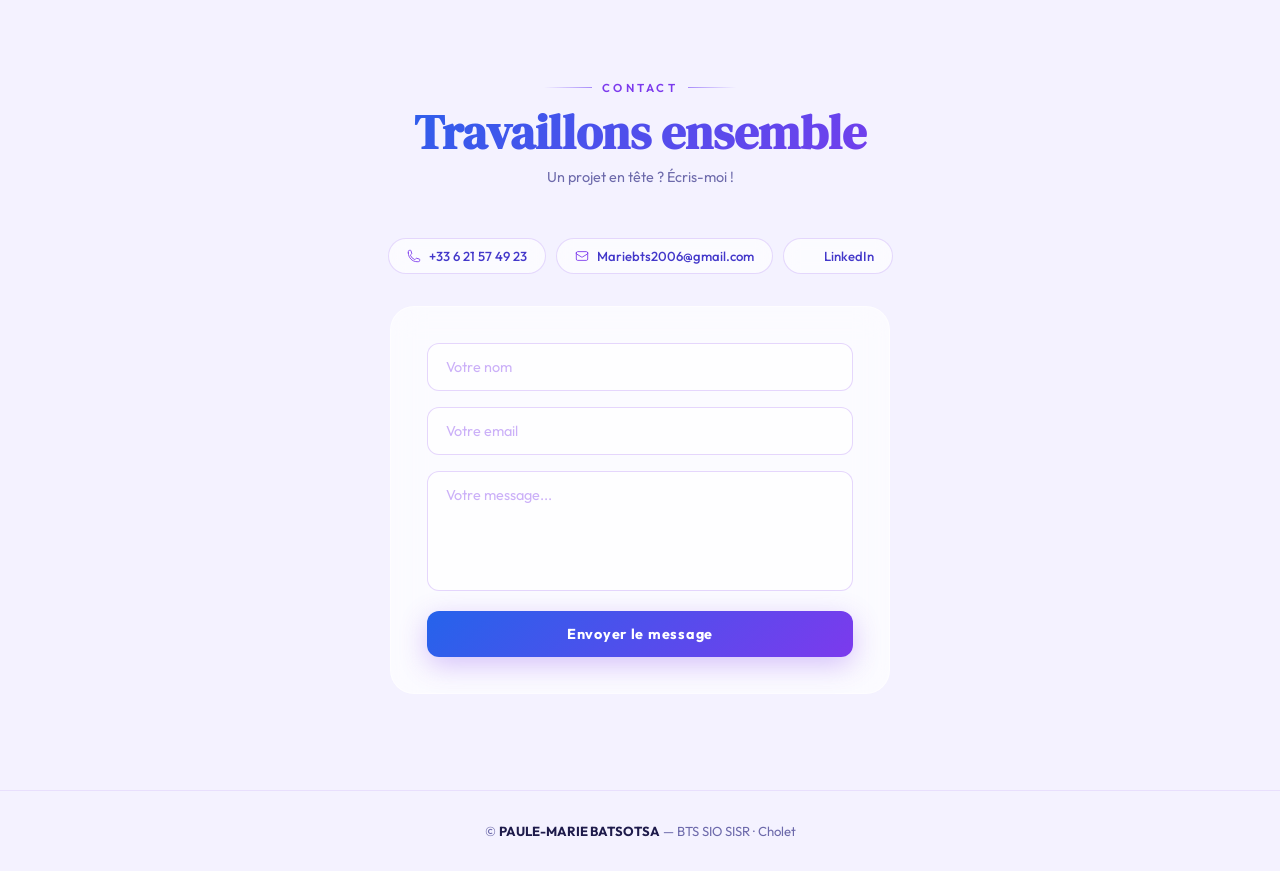
==== commit 7a78f448: "CV" ====
--- a/index.html
+++ b/index.html
@@ -70,7 +70,7 @@
       <div class="about-status-row">
         <span class="about-status active">🎓 Étudiante BTS SIO SISR</span>
         <span class="about-status-sep">→</span>
-        <span class="about-status next">🔄 Alternance — 2025/2026</span>
+        <span class="about-status next">🔄 Alternance — 2026/2027</span>
       </div>
     </div>
 
@@ -96,16 +96,27 @@
           <span class="skill-chip">Active Directory</span>
           <span class="skill-chip">HTML · CSS · JavaScript</span>
         </div>
-        <!-- Bulle CV -->
-        <div class="cv-bubble reveal d3">
-          <div class="cv-bubble-icon">
-            <svg viewBox="0 0 24 24" fill="none" stroke="currentColor" stroke-width="1.5" stroke-linecap="round" stroke-linejoin="round"><path d="M19.5 14.25v-2.625a3.375 3.375 0 0 0-3.375-3.375h-1.5A1.125 1.125 0 0 1 13.5 7.125v-1.5a3.375 3.375 0 0 0-3.375-3.375H8.25m2.25 0H5.625c-.621 0-1.125.504-1.125 1.125v17.25c0 .621.504 1.125 1.125 1.125h12.75c.621 0 1.125-.504 1.125-1.125V11.25a9 9 0 0 0-9-9Z"/></svg>
-          </div>
-          <div class="cv-bubble-text">
-            <div class="cv-bubble-title">Mon CV</div>
-            <div class="cv-bubble-sub">Paule-Marie BATSOTSA — BTS SIO SISR</div>
-          </div>
-          <a href="CV Portfolio.pdf" target="_blank" class="cv-bubble-btn">Voir le CV</a>
+        <div class="cv-bubble-row">
+          <div class="cv-bubble reveal d3">
+            <div class="cv-bubble-icon">
+              <svg viewBox="0 0 24 24" fill="none" stroke="currentColor" stroke-width="1.5" stroke-linecap="round" stroke-linejoin="round"><path d="M19.5 14.25v-2.625a3.375 3.375 0 0 0-3.375-3.375h-1.5A1.125 1.125 0 0 1 13.5 7.125v-1.5a3.375 3.375 0 0 0-3.375-3.375H8.25m2.25 0H5.625c-.621 0-1.125.504-1.125 1.125v17.25c0 .621.504 1.125 1.125 1.125h12.75c.621 0 1.125-.504 1.125-1.125V11.25a9 9 0 0 0-9-9Z"/></svg>
+            </div>
+            <div class="cv-bubble-text">
+              <div class="cv-bubble-title">Mon CV</div>
+              <div class="cv-bubble-sub">Paule-Marie BATSOTSA — BTS SIO SISR</div>
+            </div>
+            <a href="CV Portfolio.pdf" target="_blank" class="cv-bubble-btn">Voir le CV</a>
+          </div>
+          <a href="https://www.linkedin.com/in/paule-marie-batsotsa" target="_blank" class="cv-bubble cv-bubble-link reveal d3">
+            <div class="cv-bubble-icon" style="background: linear-gradient(135deg, #0a66c2, #1d4ed8);">
+              <svg viewBox="0 0 24 24" fill="currentColor" stroke="none"><path d="M20.447 20.452h-3.554v-5.569c0-1.328-.027-3.037-1.852-3.037-1.853 0-2.136 1.445-2.136 2.939v5.667H9.351V9h3.414v1.561h.046c.477-.9 1.637-1.85 3.37-1.85 3.601 0 4.267 2.37 4.267 5.455v6.286zM5.337 7.433a2.062 2.062 0 0 1-2.063-2.065 2.064 2.064 0 1 1 2.063 2.065zm1.782 13.019H3.555V9h3.564v11.452z"/></svg>
+            </div>
+            <div class="cv-bubble-text">
+              <div class="cv-bubble-title">Mon LinkedIn</div>
+              <div class="cv-bubble-sub">Suivez mon parcours professionnel</div>
+            </div>
+            <span class="cv-bubble-btn">Voir LinkedIn</span>
+          </a>
         </div>
       </div>
     </div>
--- a/style.css
+++ b/style.css
@@ -582,32 +582,56 @@
 .about-status-sep { font-size: 1.2rem; color: var(--text-soft); }
 
 /* ── CV BUBBLE ─────────────────────────────────────────────── */
+.cv-bubble-row {
+  display: flex; flex-wrap: nowrap; gap: 10px;
+  margin-top: 20px;
+}
 .cv-bubble {
-  display: flex; align-items: center; gap: 16px;
-  padding: 18px 22px; margin-top: 24px;
+  display: flex; align-items: center; gap: 10px;
+  padding: 9px 10px;
   background: rgba(255,255,255,0.7);
   border: 1px solid rgba(124,58,237,0.2);
   border-radius: var(--radius-lg);
   backdrop-filter: blur(10px);
   transition: all 0.25s;
-}
-.cv-bubble:hover { box-shadow: 0 10px 36px rgba(124,58,237,0.14); transform: translateY(-2px); }
+  flex: 1 1 260px;
+  max-width: 50%;
+  min-width: 240px;
+}
+.cv-bubble:hover { box-shadow: 0 6px 16px rgba(124,58,237,0.12); transform: translateY(-2px); }
+.cv-bubble-link { text-decoration: none; color: inherit; }
 .cv-bubble-icon {
-  width: 44px; height: 44px; border-radius: 12px; flex-shrink: 0;
+  width: 30px; height: 30px; border-radius: 12px; flex-shrink: 0;
   background: linear-gradient(135deg, var(--blue), var(--violet));
   display: flex; align-items: center; justify-content: center;
 }
-.cv-bubble-icon svg { width: 22px; height: 22px; stroke: white; fill: none; stroke-width: 1.5; }
+.cv-bubble-icon svg { width: 13px; height: 13px; stroke: white; fill: none; stroke-width: 1.5; }
+.cv-bubble-link .cv-bubble-icon svg { fill: white; stroke: none; }
 .cv-bubble-text { flex: 1; }
-.cv-bubble-title { font-size: 0.92rem; font-weight: 700; color: var(--text-dark); margin-bottom: 2px; }
-.cv-bubble-sub { font-size: 0.75rem; color: var(--text-soft); }
+.cv-bubble-title { font-size: 0.78rem; font-weight: 700; color: var(--text-dark); margin-bottom: 2px; }
+.cv-bubble-sub { font-size: 0.66rem; color: var(--text-soft); }
 .cv-bubble-btn {
-  padding: 8px 18px; border-radius: 999px; font-size: 0.78rem; font-weight: 600;
+  padding: 4px 8px; border-radius: 999px; font-size: 0.68rem; font-weight: 600;
   background: linear-gradient(135deg, var(--blue), var(--violet));
   color: white; text-decoration: none; white-space: nowrap;
   transition: all 0.2s; border: none; cursor: pointer;
 }
 .cv-bubble-btn:hover { opacity: 0.88; transform: translateY(-1px); }
+
+@media (max-width: 900px) {
+  .cv-bubble-row {
+    flex-wrap: wrap;
+  }
+  .cv-bubble {
+    max-width: 100%;
+  }
+}
+
+@media (max-width: 860px) {
+  .cv-bubble {
+    max-width: 100%;
+  }
+}
 
 /* ── PROJETS : CATÉGORIES + PANELS ────────────────────────────*/
 .proj-category-label {
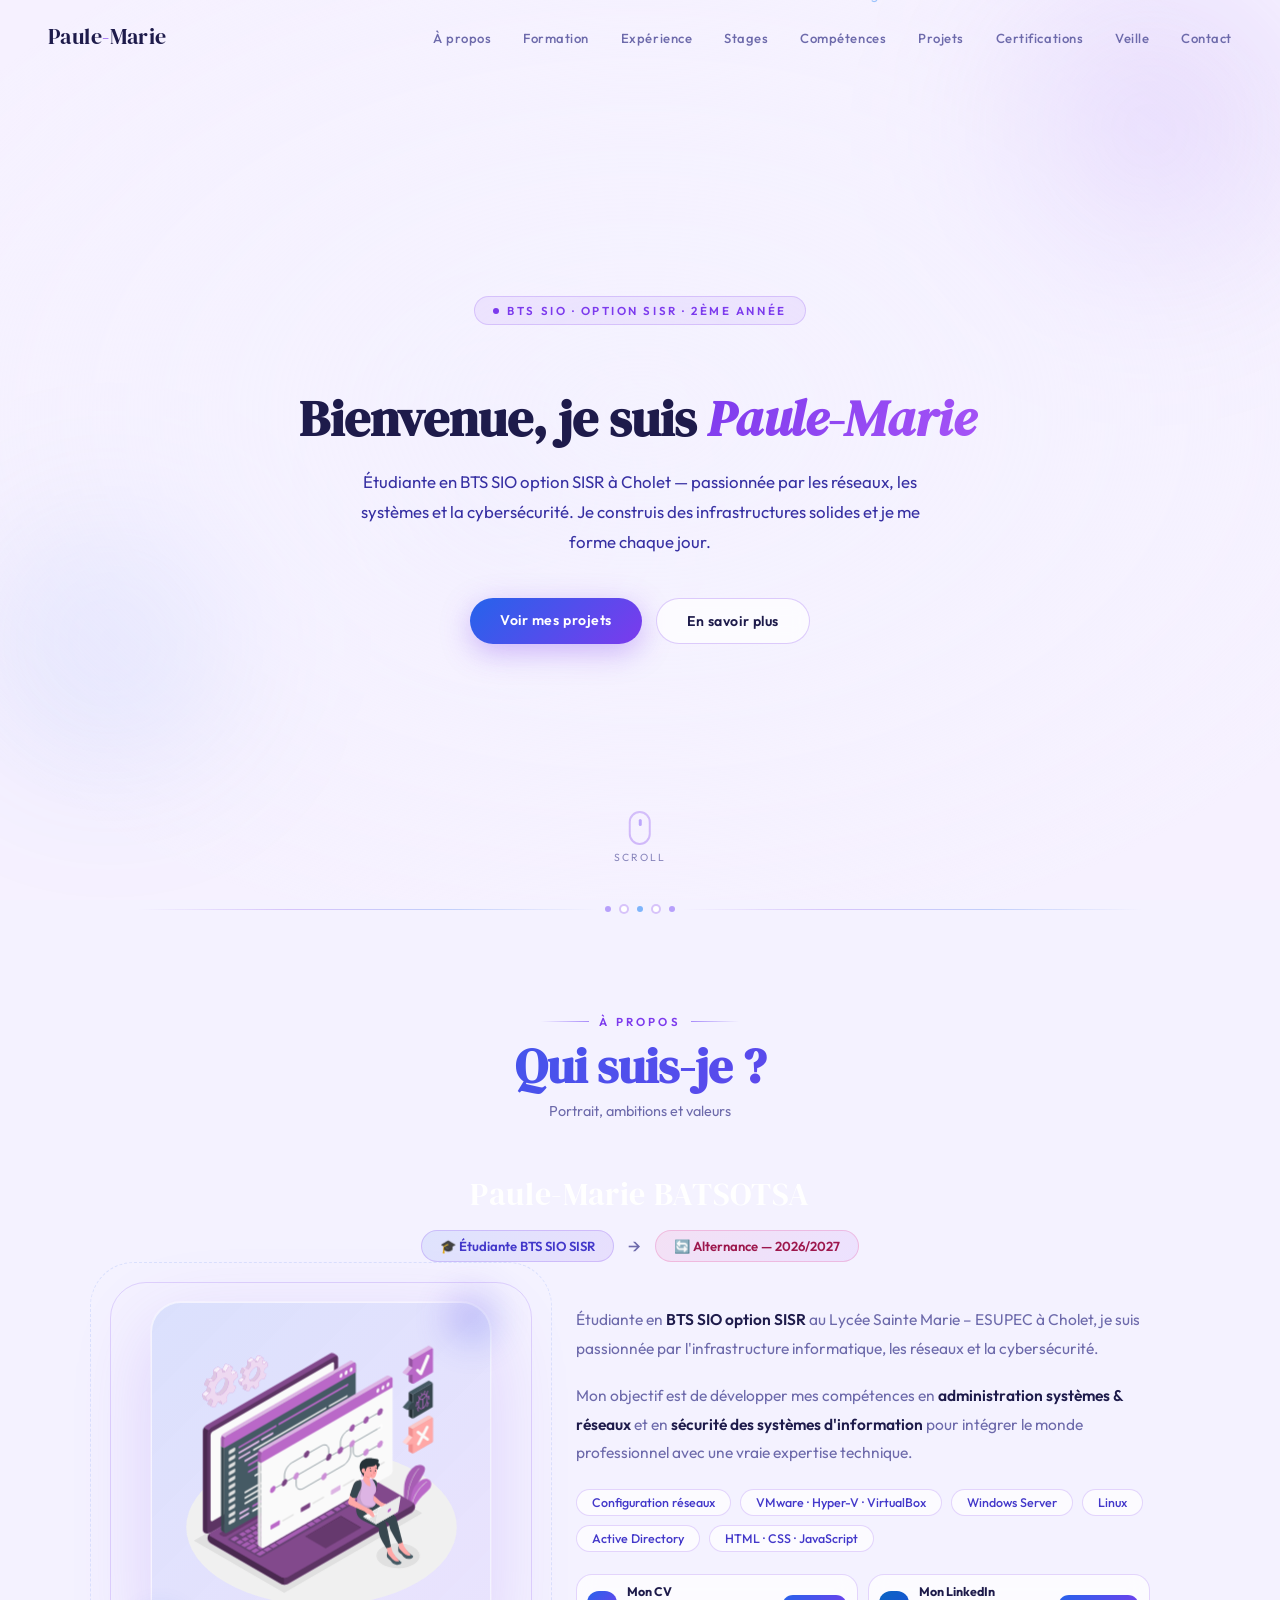
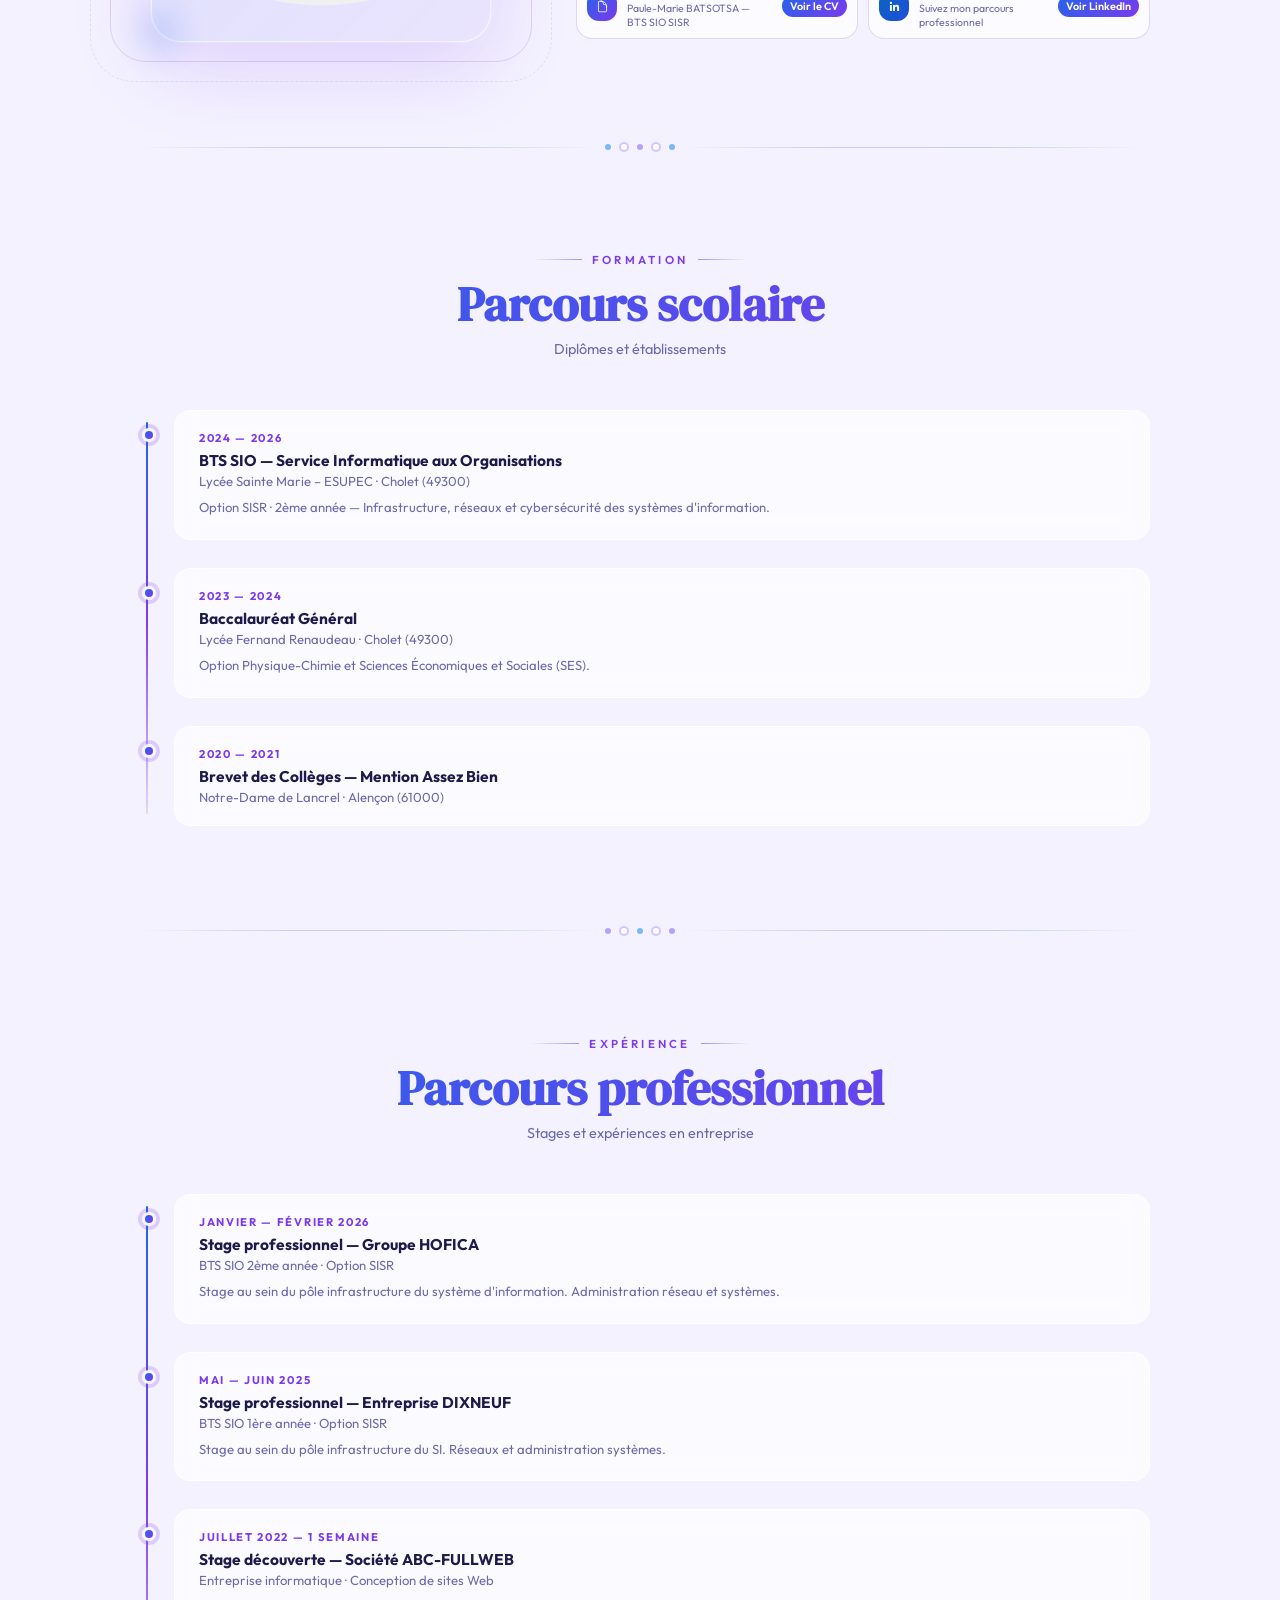
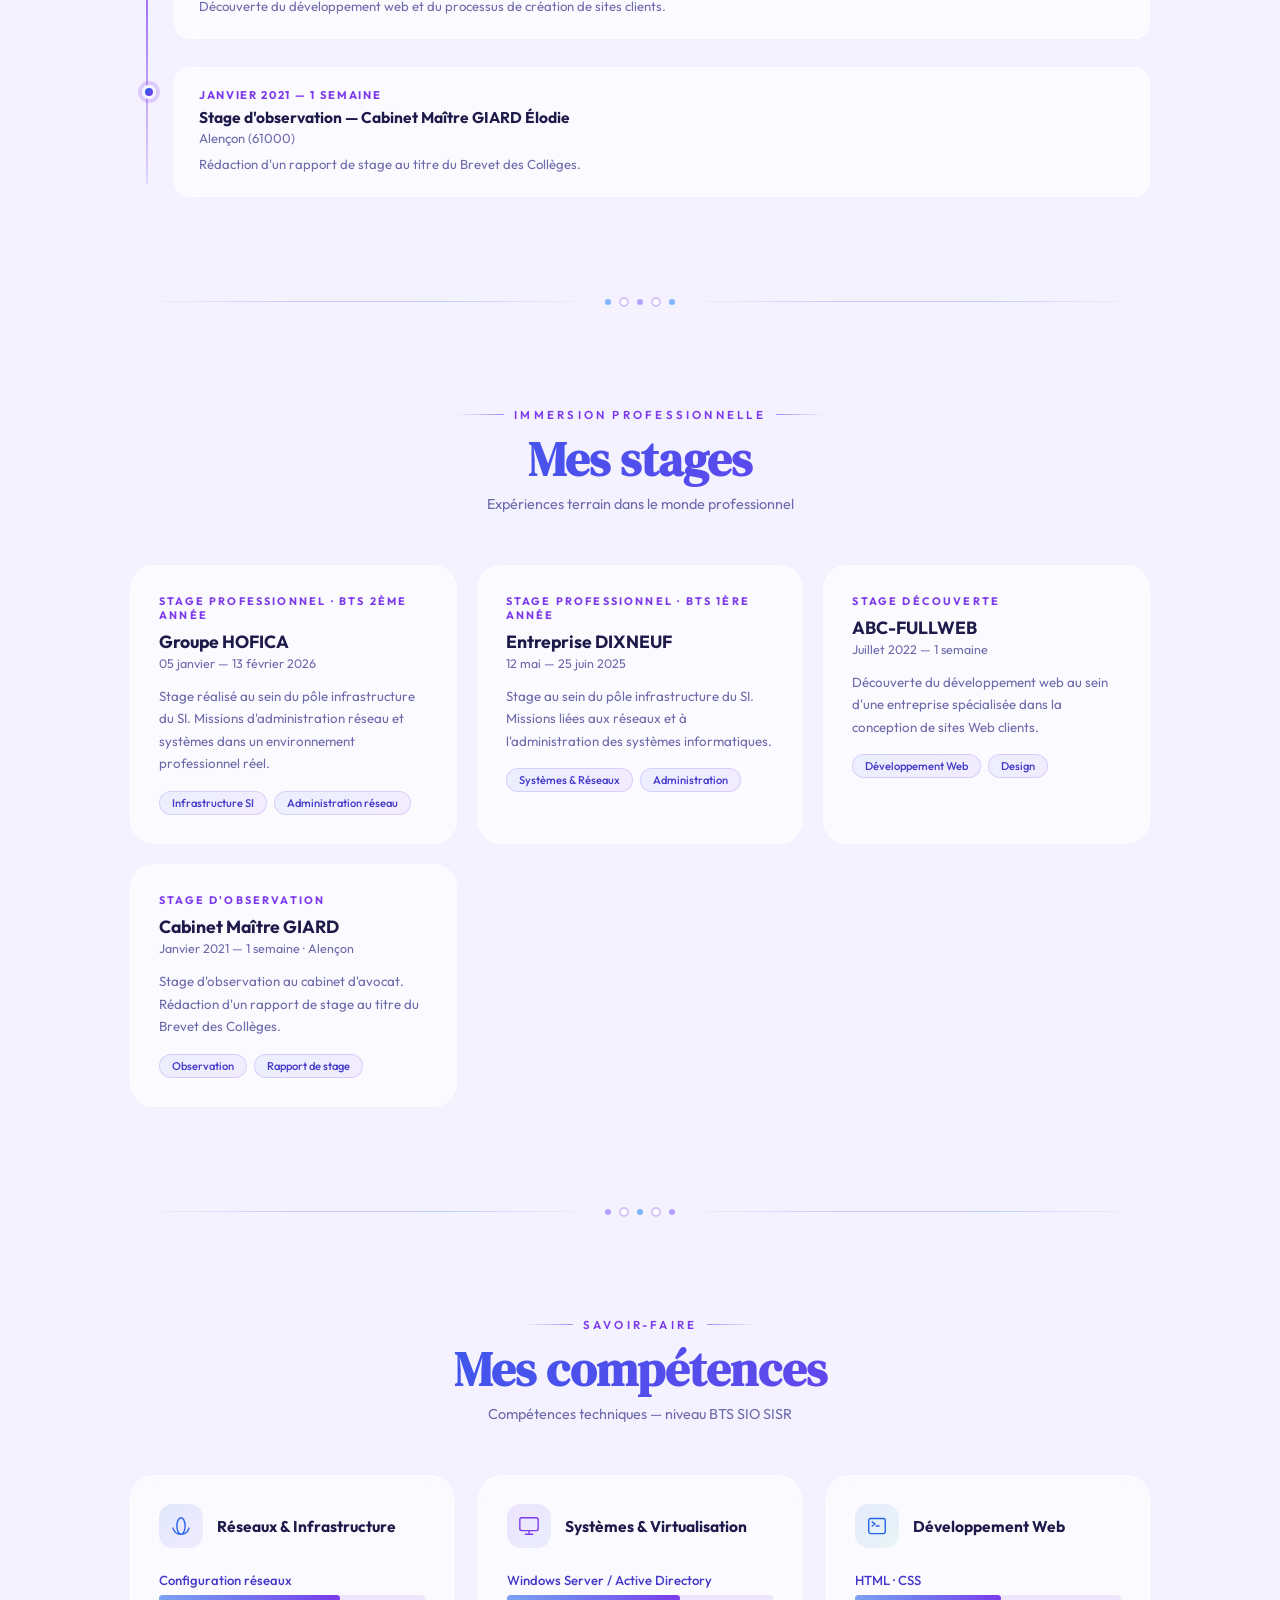
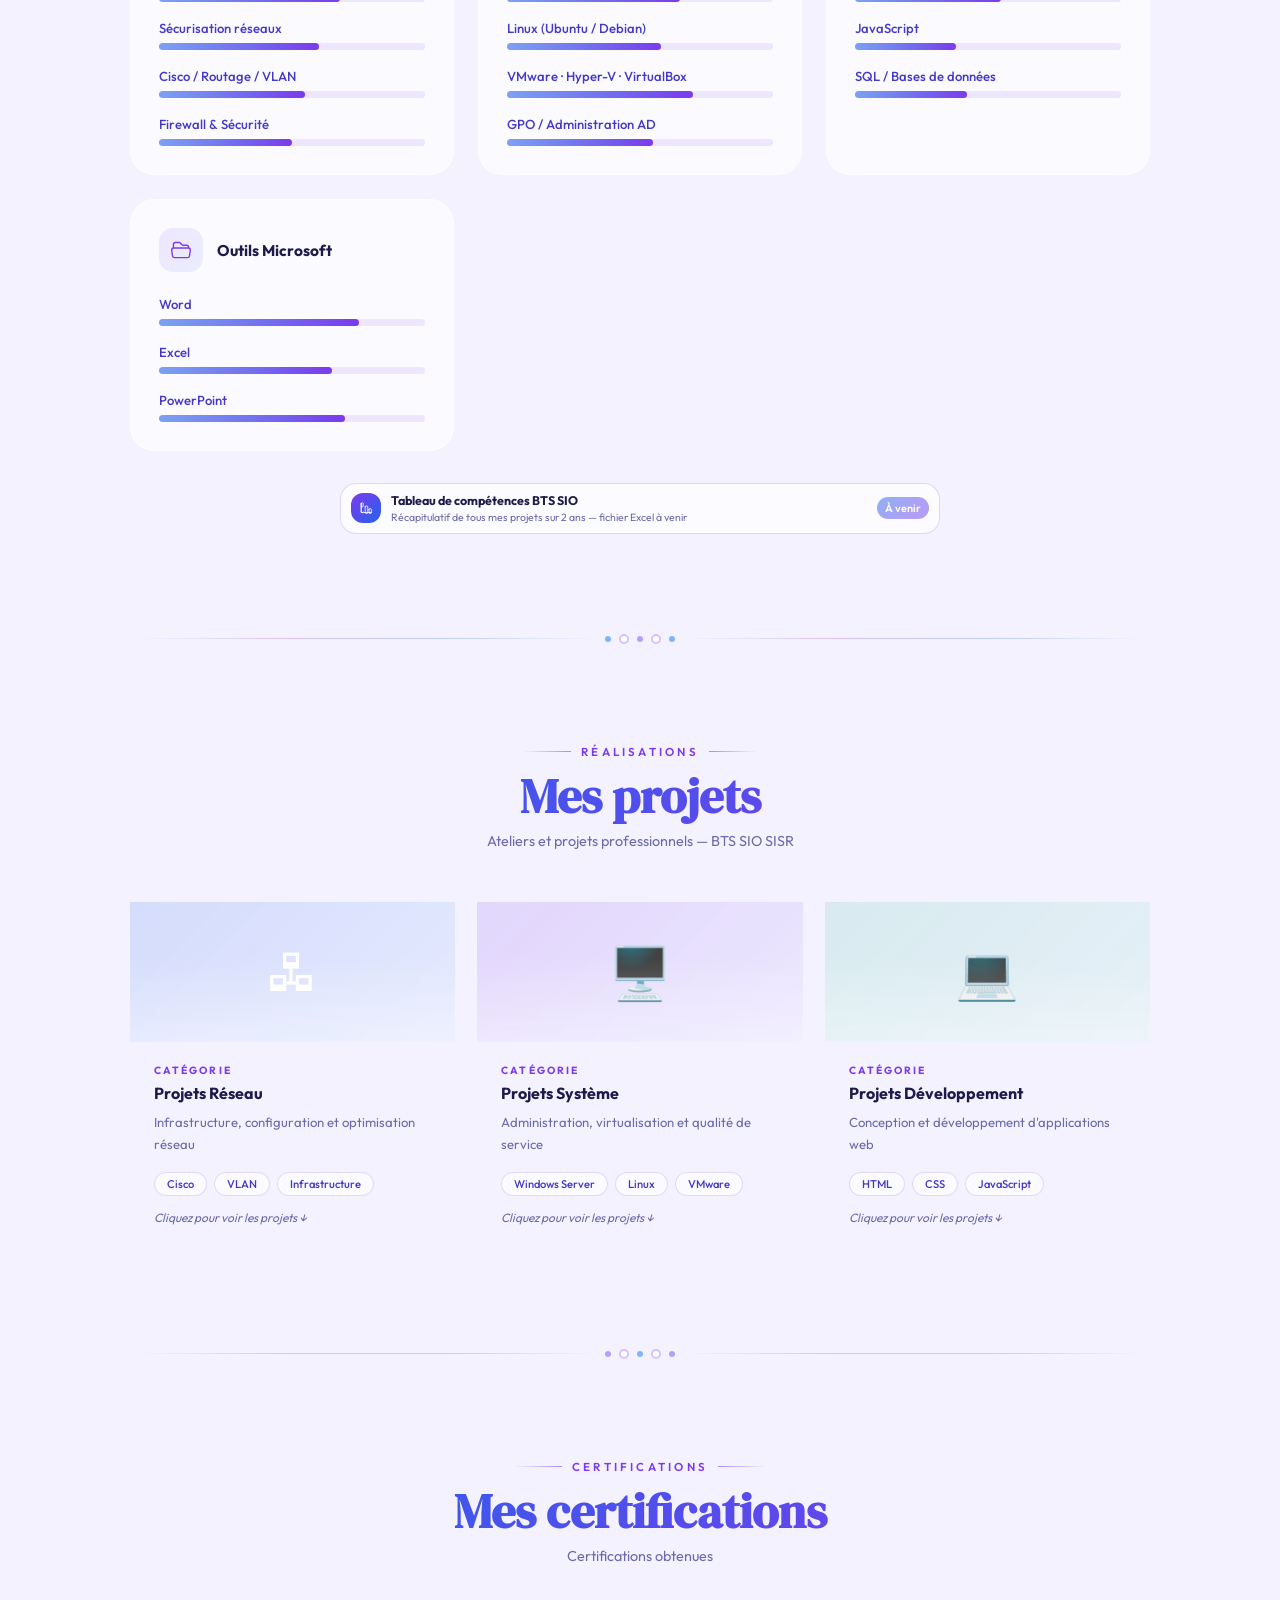
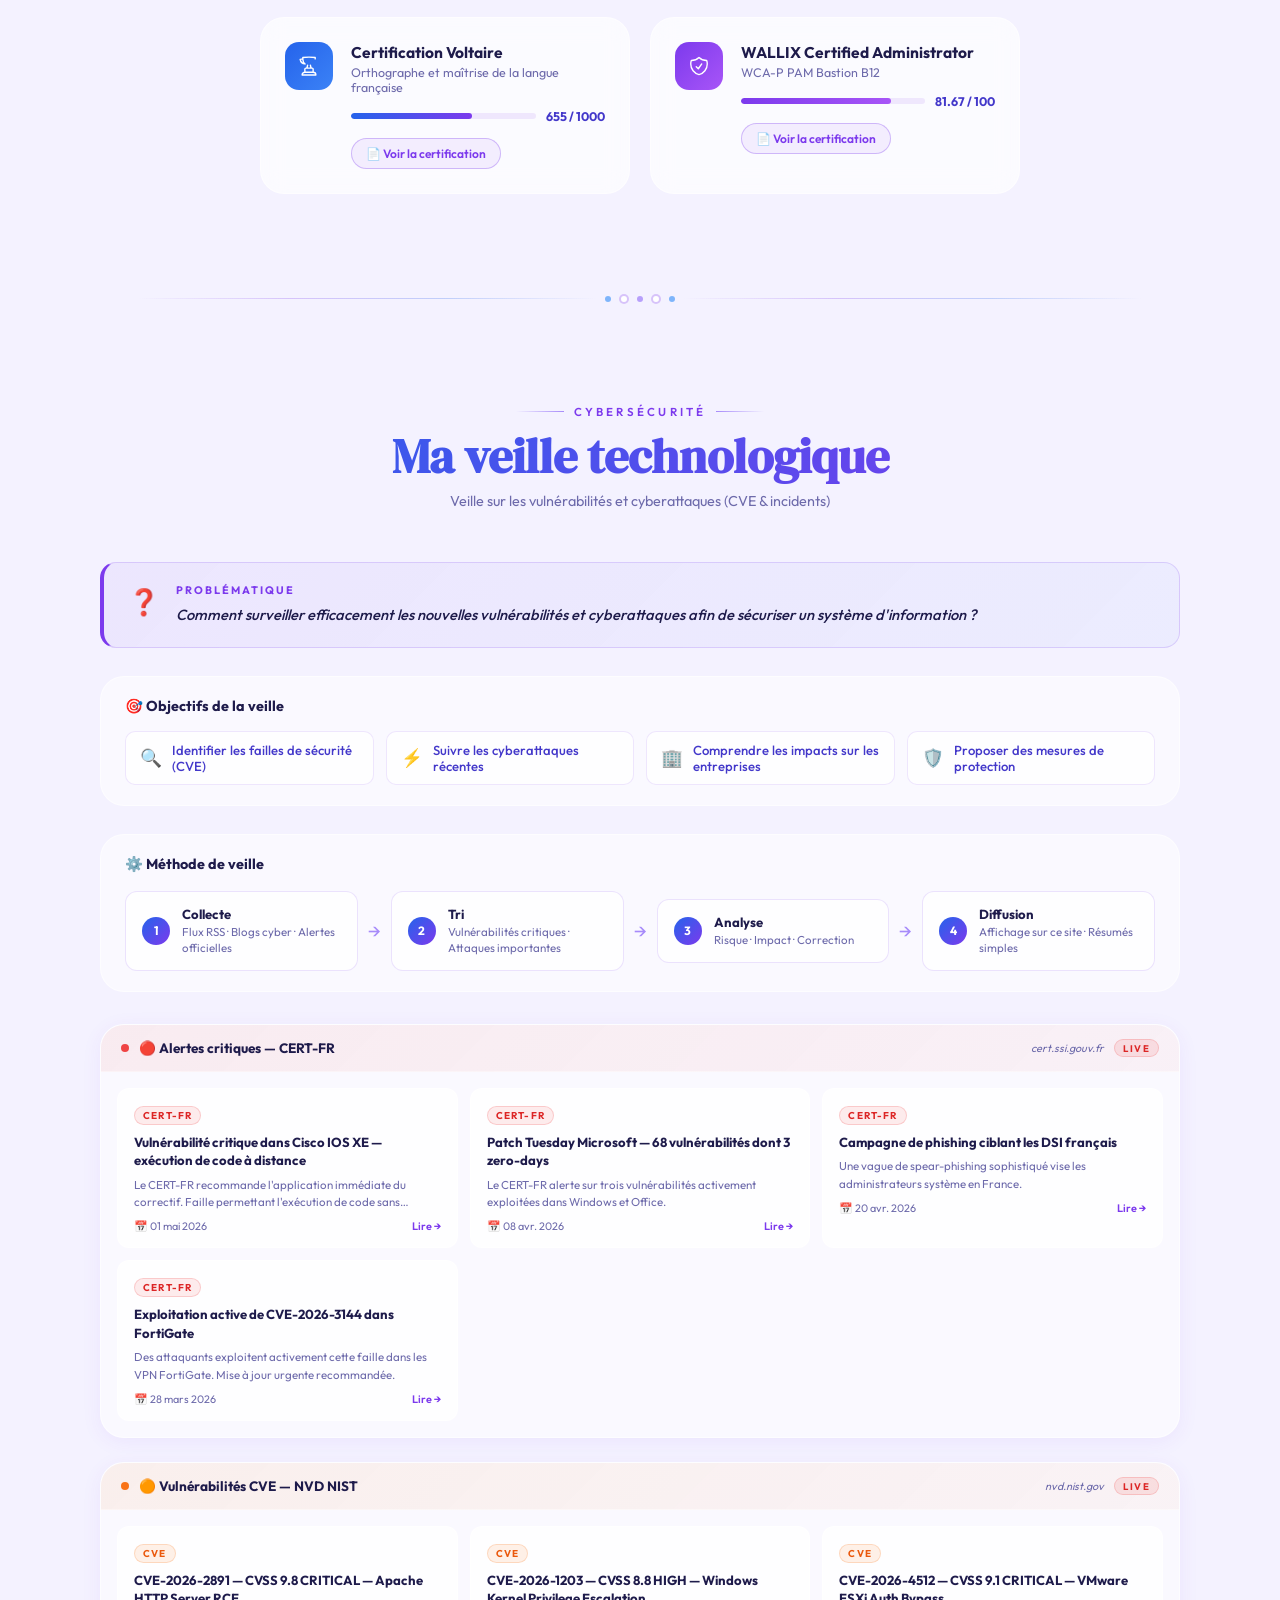
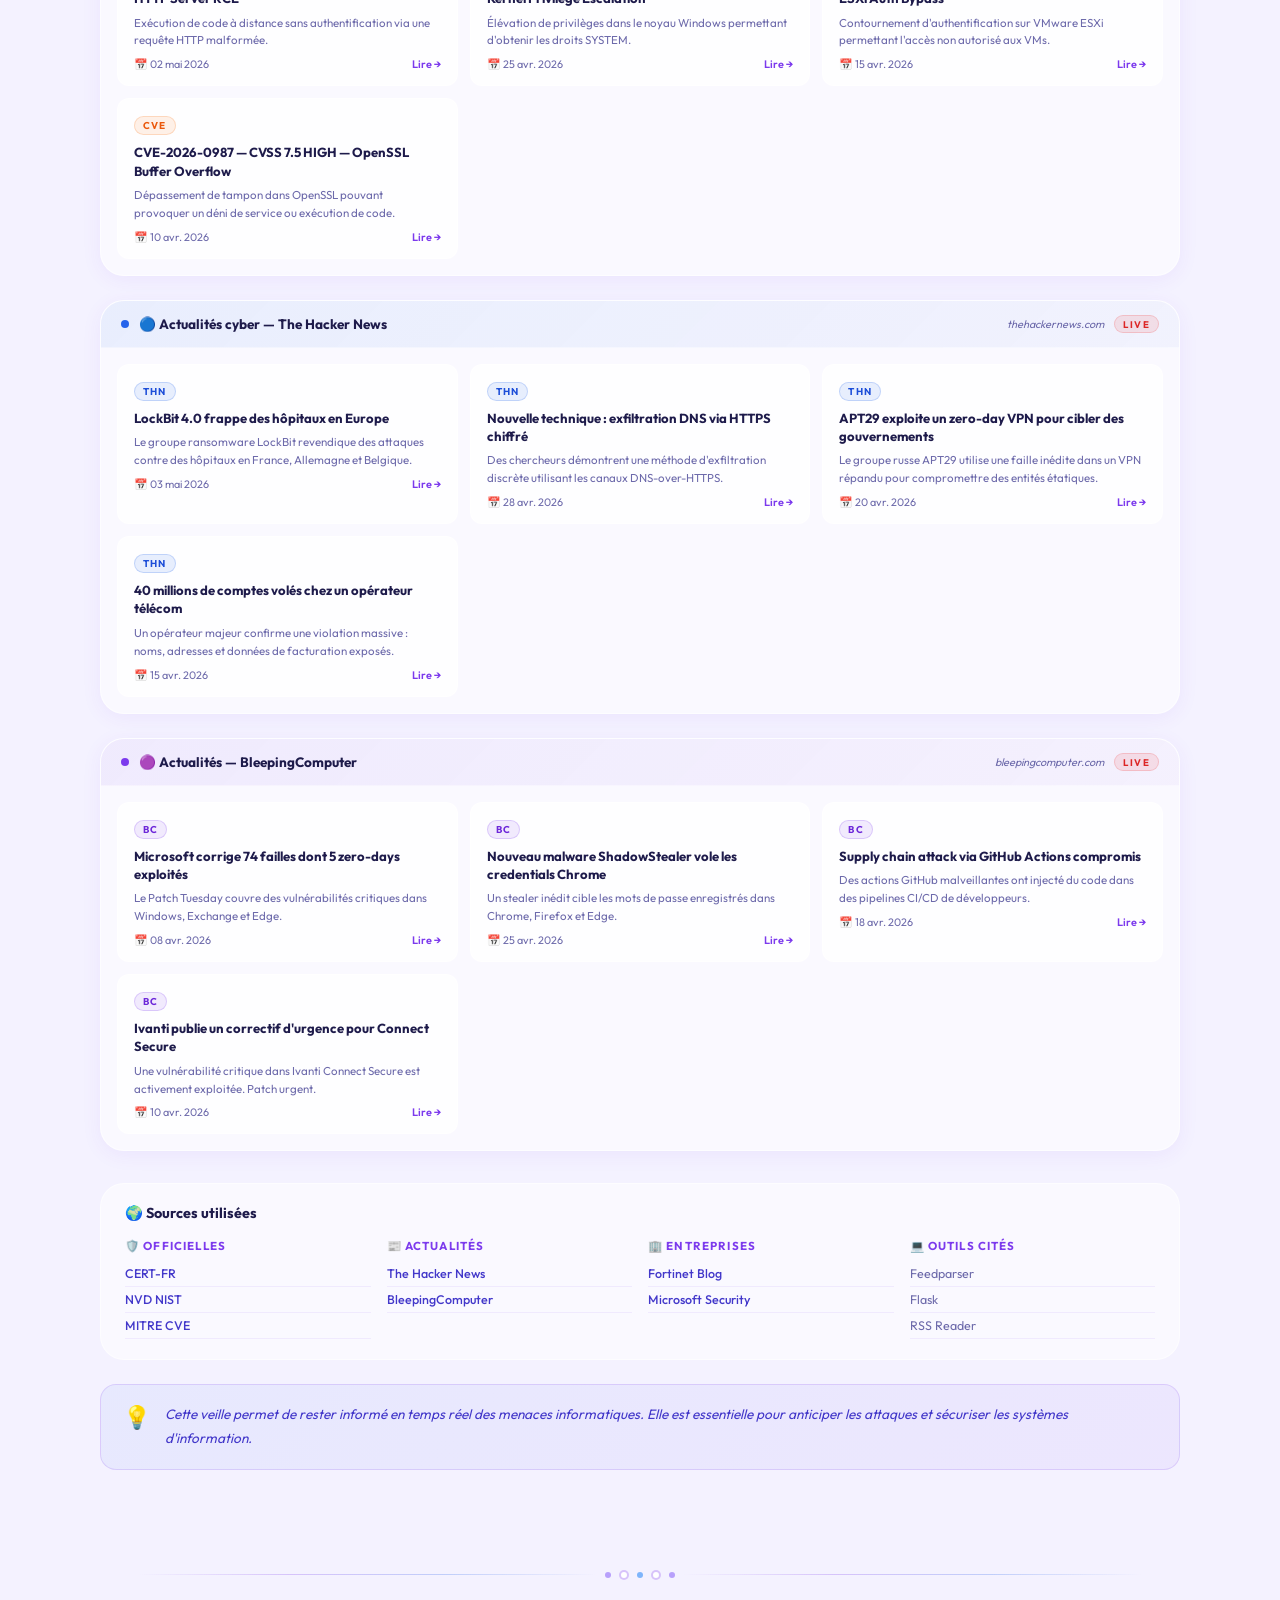
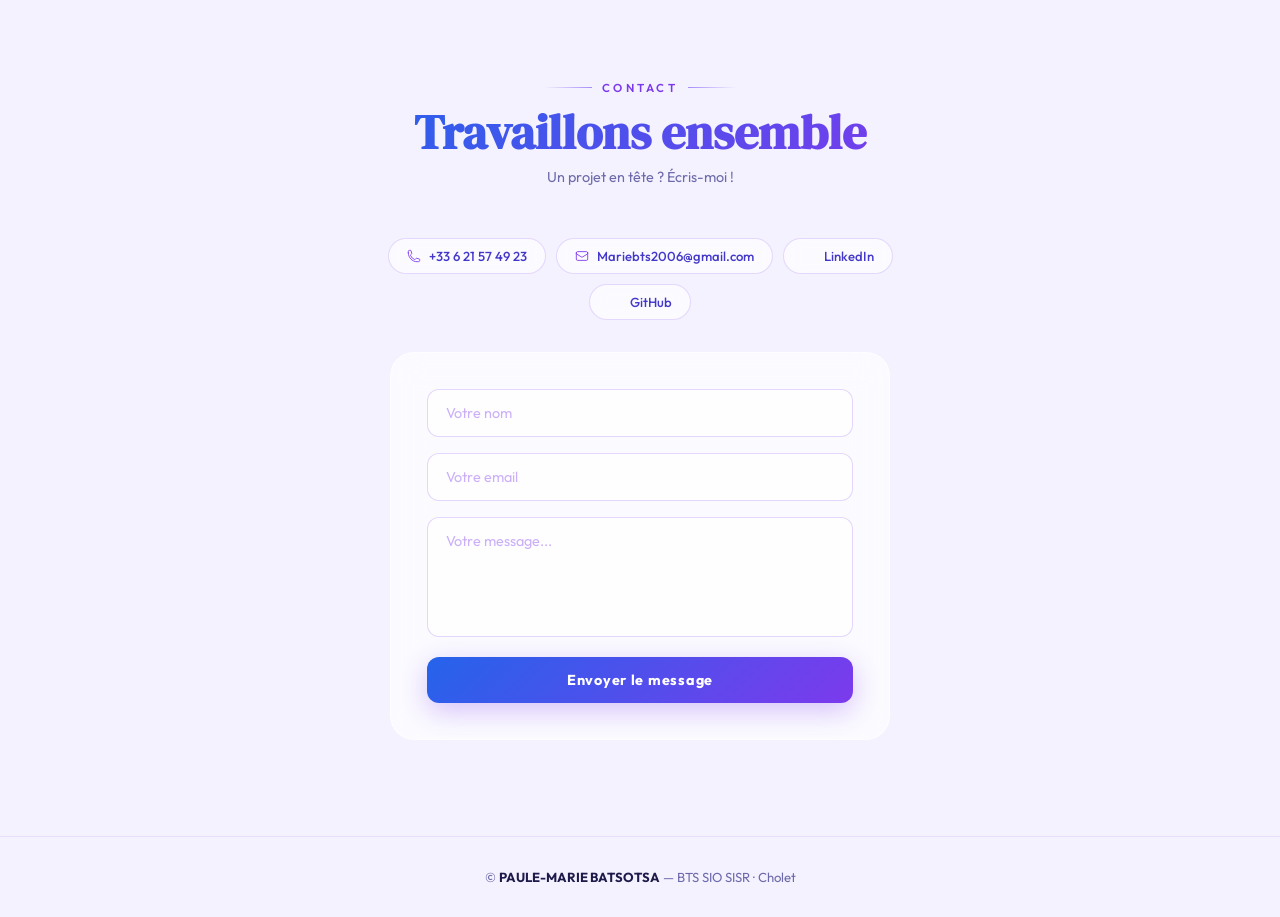
==== commit 528d52a4: "Ajout du lien GitHub dans les chips de contact Co-Authored-By: Claude Sonnet 4.6 <noreply@anthropic." ====
--- a/index.html
+++ b/index.html
@@ -573,6 +573,7 @@
       <a href="tel:+33621574923" class="contact-chip"><svg viewBox="0 0 24 24" fill="none" stroke-width="1.5" stroke-linecap="round" stroke-linejoin="round"><path d="M2.25 6.75c0 8.284 6.716 15 15 15h2.25a2.25 2.25 0 0 0 2.25-2.25v-1.372c0-.516-.351-.966-.852-1.091l-4.423-1.106c-.44-.11-.902.055-1.173.417l-.97 1.293c-.282.376-.769.542-1.21.38a12.035 12.035 0 0 1-7.143-7.143c-.162-.441.004-.928.38-1.21l1.293-.97c.363-.271.527-.734.417-1.173L6.963 3.102a1.125 1.125 0 0 0-1.091-.852H4.5A2.25 2.25 0 0 0 2.25 4.5v2.25Z"/></svg>+33 6 21 57 49 23</a>
       <a href="mailto:Mariebts2006@gmail.com" class="contact-chip"><svg viewBox="0 0 24 24" fill="none" stroke-width="1.5" stroke-linecap="round" stroke-linejoin="round"><path d="M21.75 6.75v10.5a2.25 2.25 0 0 1-2.25 2.25h-15a2.25 2.25 0 0 1-2.25-2.25V6.75m19.5 0A2.25 2.25 0 0 0 19.5 4.5h-15a2.25 2.25 0 0 0-2.25 2.25m19.5 0v.243a2.25 2.25 0 0 1-1.07 1.916l-7.5 4.615a2.25 2.25 0 0 1-2.36 0L3.32 8.91a2.25 2.25 0 0 1-1.07-1.916V6.75"/></svg>Mariebts2006@gmail.com</a>
       <a href="https://www.linkedin.com/in/paule-marie-batsotsa" target="_blank" class="contact-chip"><svg viewBox="0 0 24 24" fill="#7c3aed" style="width:14px;height:14px;stroke:none;"><path d="M20.447 20.452h-3.554v-5.569c0-1.328-.027-3.037-1.852-3.037-1.853 0-2.136 1.445-2.136 2.939v5.667H9.351V9h3.414v1.561h.046c.477-.9 1.637-1.85 3.37-1.85 3.601 0 4.267 2.37 4.267 5.455v6.286zM5.337 7.433a2.062 2.062 0 0 1-2.063-2.065 2.064 2.064 0 1 1 2.063 2.065zm1.782 13.019H3.555V9h3.564v11.452zM22.225 0H1.771C.792 0 0 .774 0 1.729v20.542C0 23.227.792 24 1.771 24h20.451C23.2 24 24 23.227 24 22.271V1.729C24 .774 23.2 0 22.222 0h.003z"/></svg>LinkedIn</a>
+      <a href="https://github.com/PauloJerem" target="_blank" class="contact-chip"><svg viewBox="0 0 24 24" fill="currentColor" style="width:14px;height:14px;stroke:none;"><path d="M12 0C5.374 0 0 5.373 0 12c0 5.302 3.438 9.8 8.207 11.387.599.111.793-.261.793-.577v-2.234c-3.338.726-4.033-1.416-4.033-1.416-.546-1.387-1.333-1.756-1.333-1.756-1.089-.745.083-.729.083-.729 1.205.084 1.839 1.237 1.839 1.237 1.07 1.834 2.807 1.304 3.492.997.107-.775.418-1.305.762-1.604-2.665-.305-5.467-1.334-5.467-5.931 0-1.311.469-2.381 1.236-3.221-.124-.303-.535-1.524.117-3.176 0 0 1.008-.322 3.301 1.23A11.509 11.509 0 0 1 12 5.803c1.02.005 2.047.138 3.006.404 2.291-1.552 3.297-1.23 3.297-1.23.653 1.653.242 2.874.118 3.176.77.84 1.235 1.911 1.235 3.221 0 4.609-2.807 5.624-5.479 5.921.43.372.823 1.102.823 2.222v3.293c0 .319.192.694.801.576C20.566 21.797 24 17.3 24 12c0-6.627-5.373-12-12-12z"/></svg>GitHub</a>
     </div>
     <div class="contact-form-wrap reveal d4">
       <form id="contact-form">
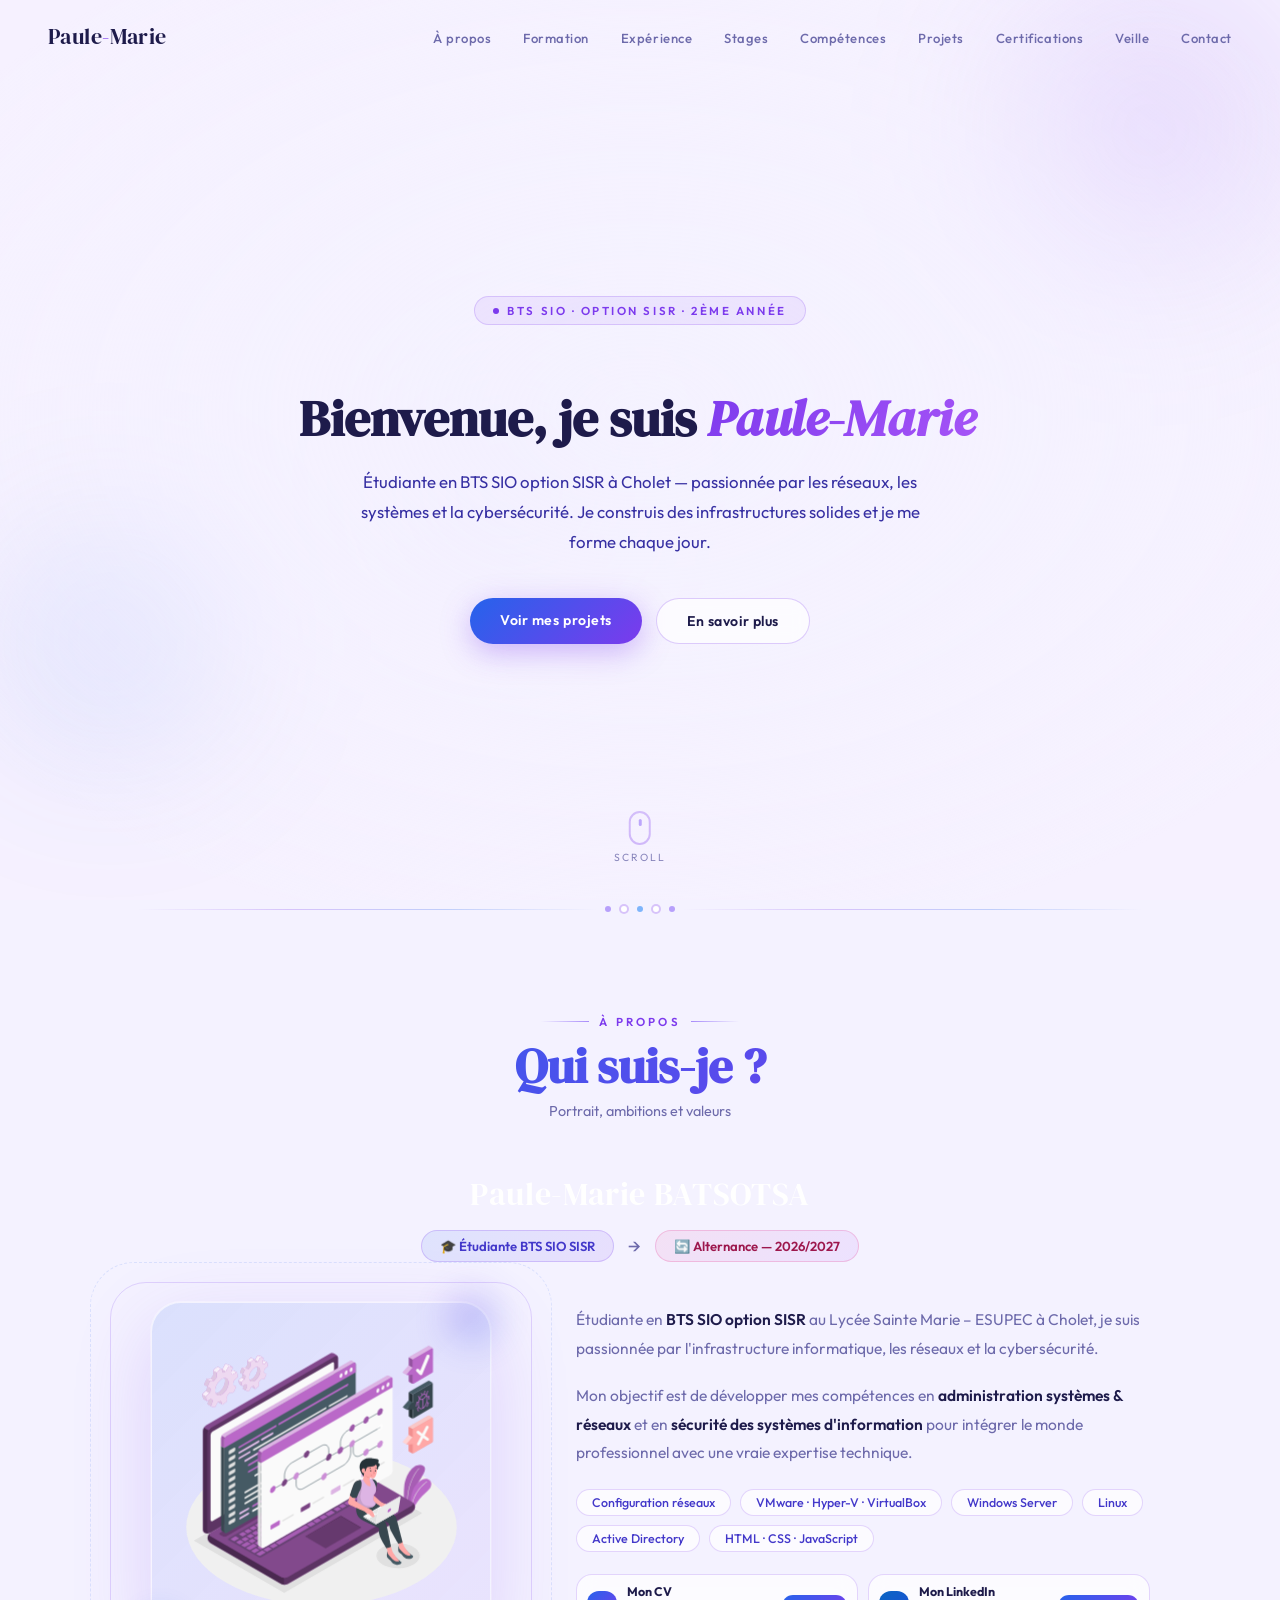
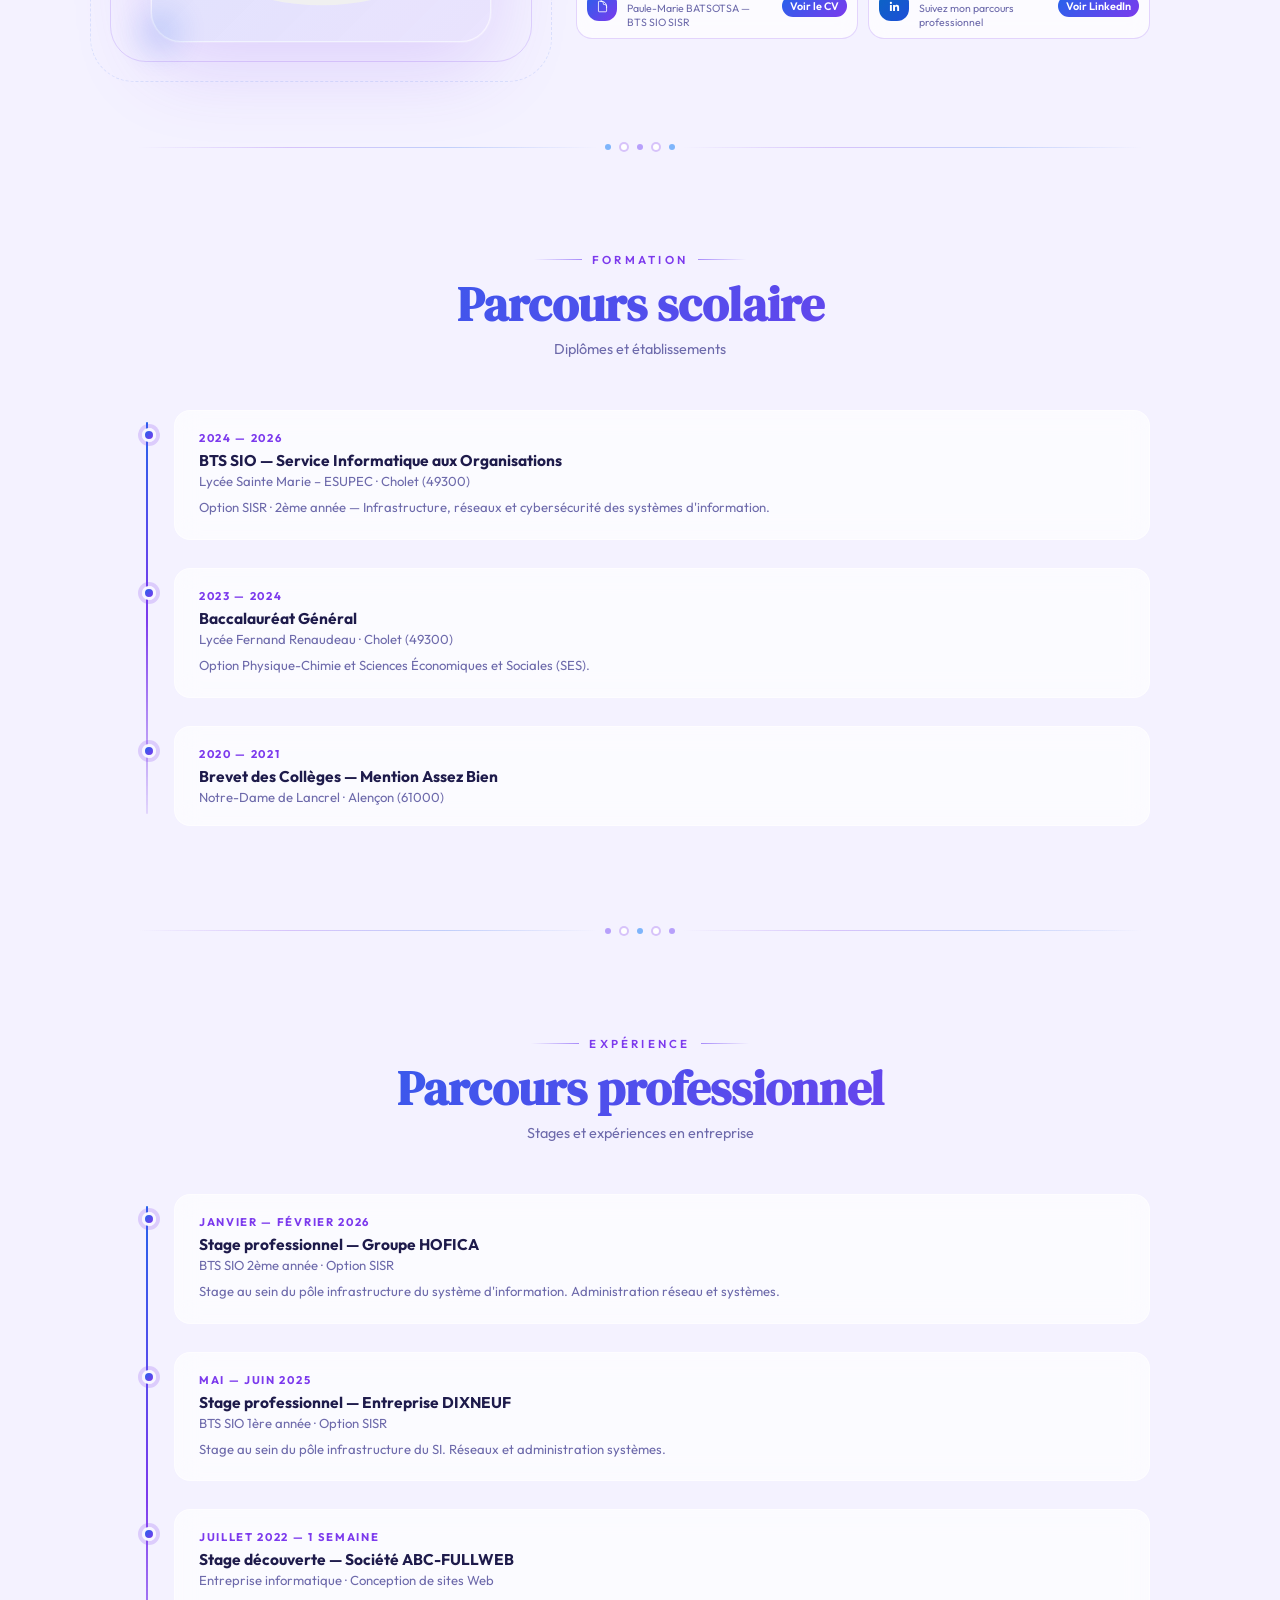
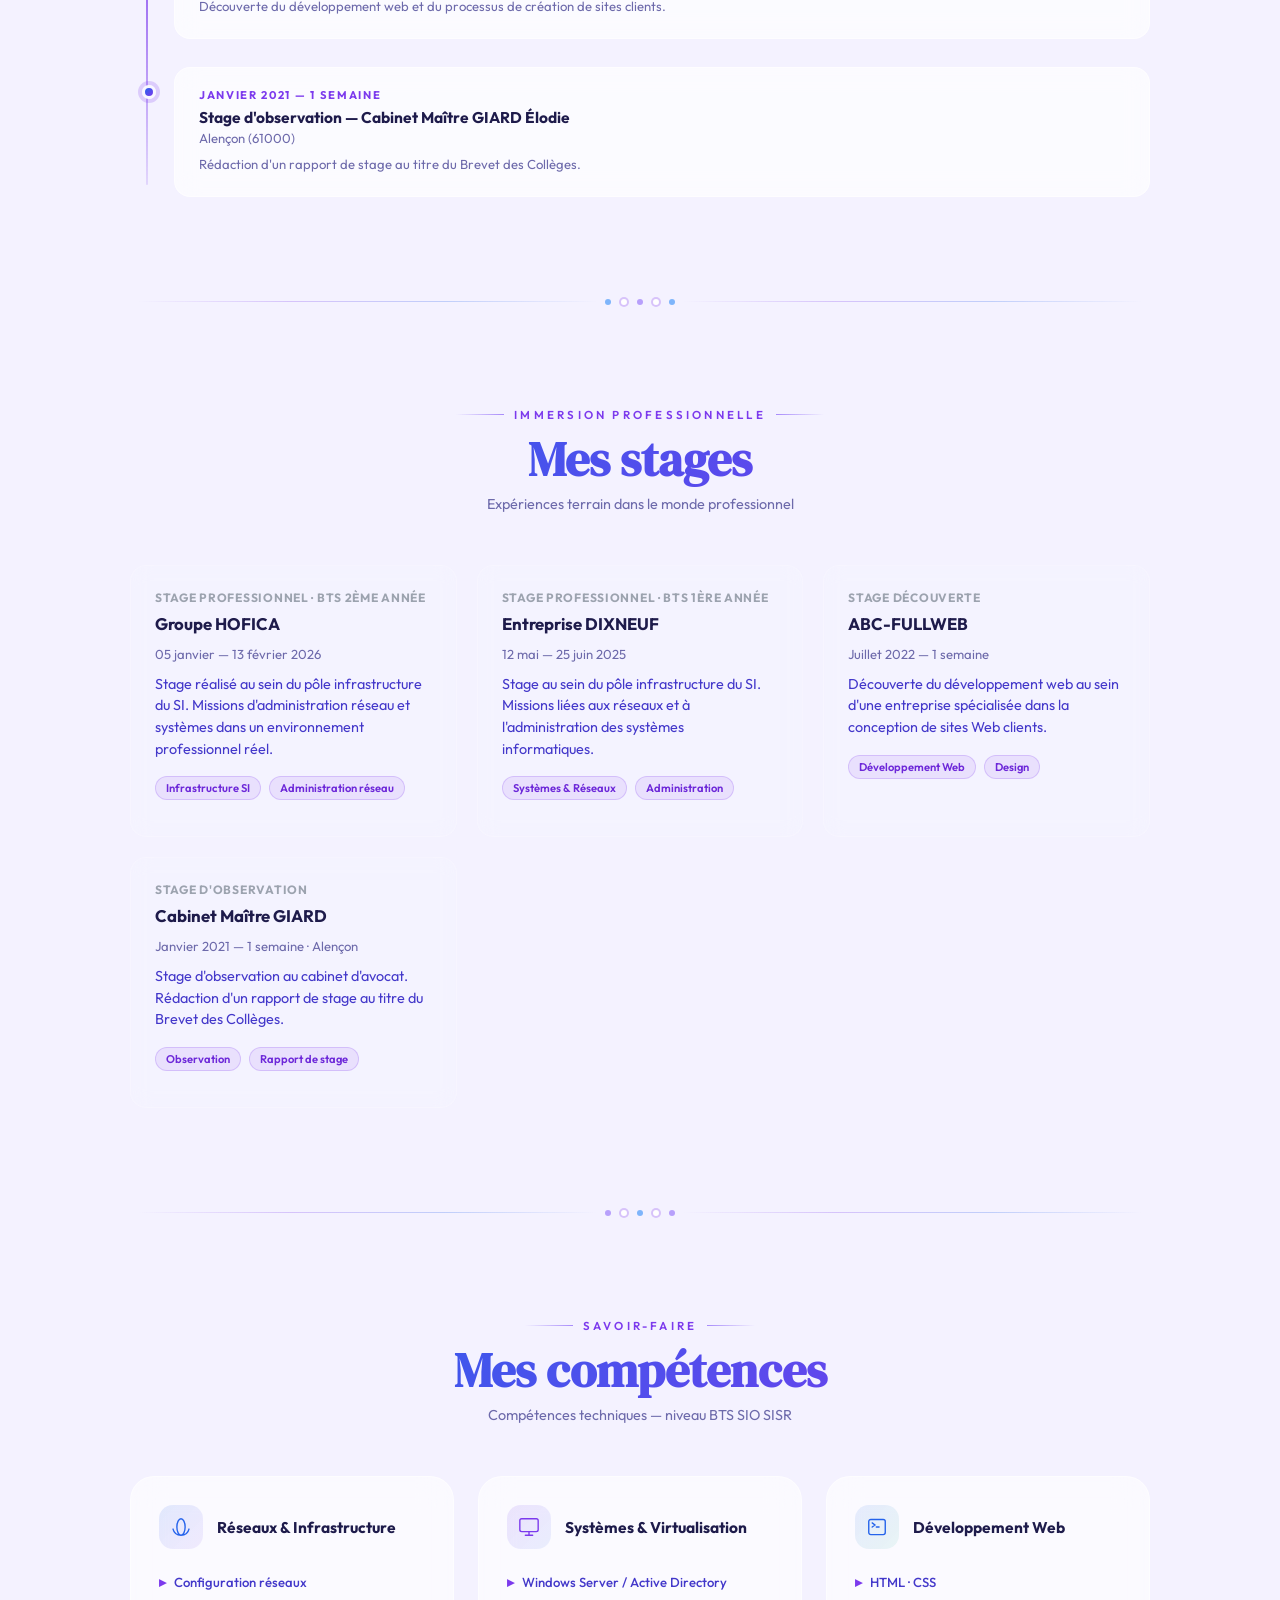
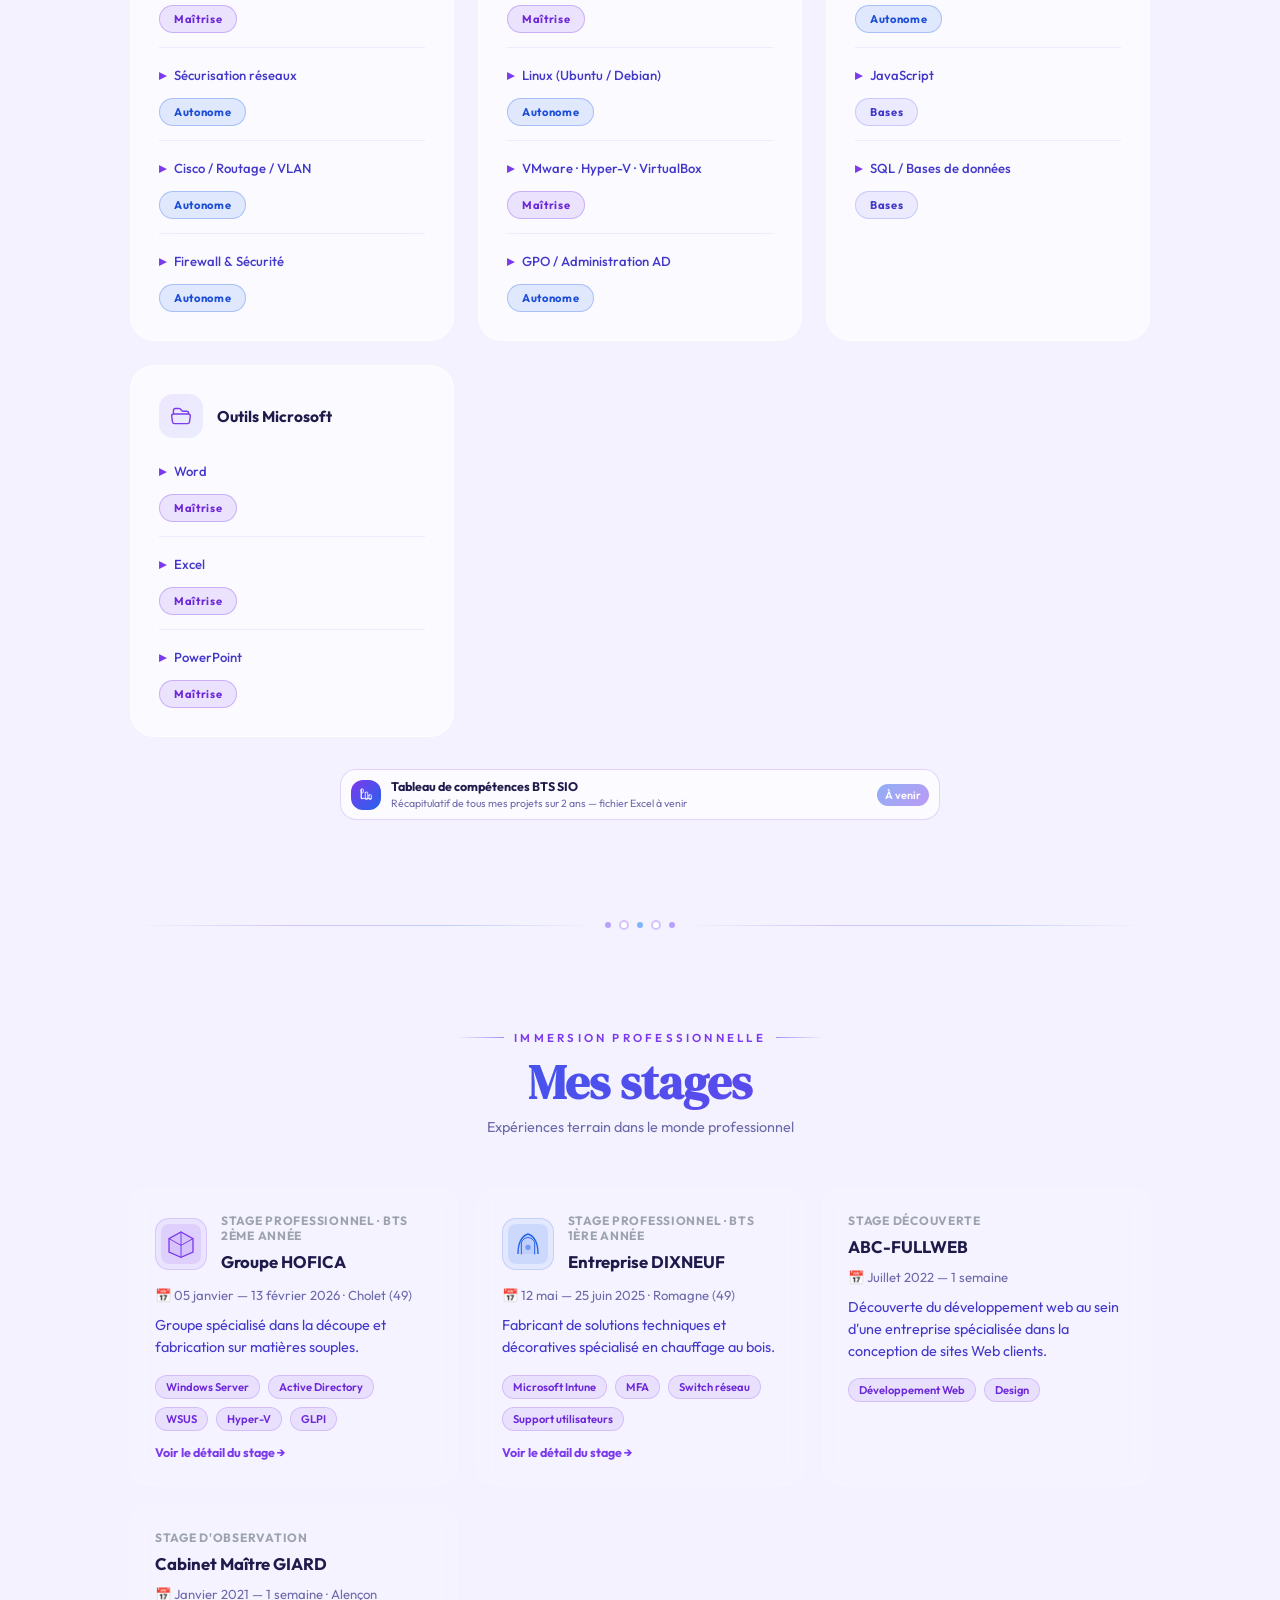
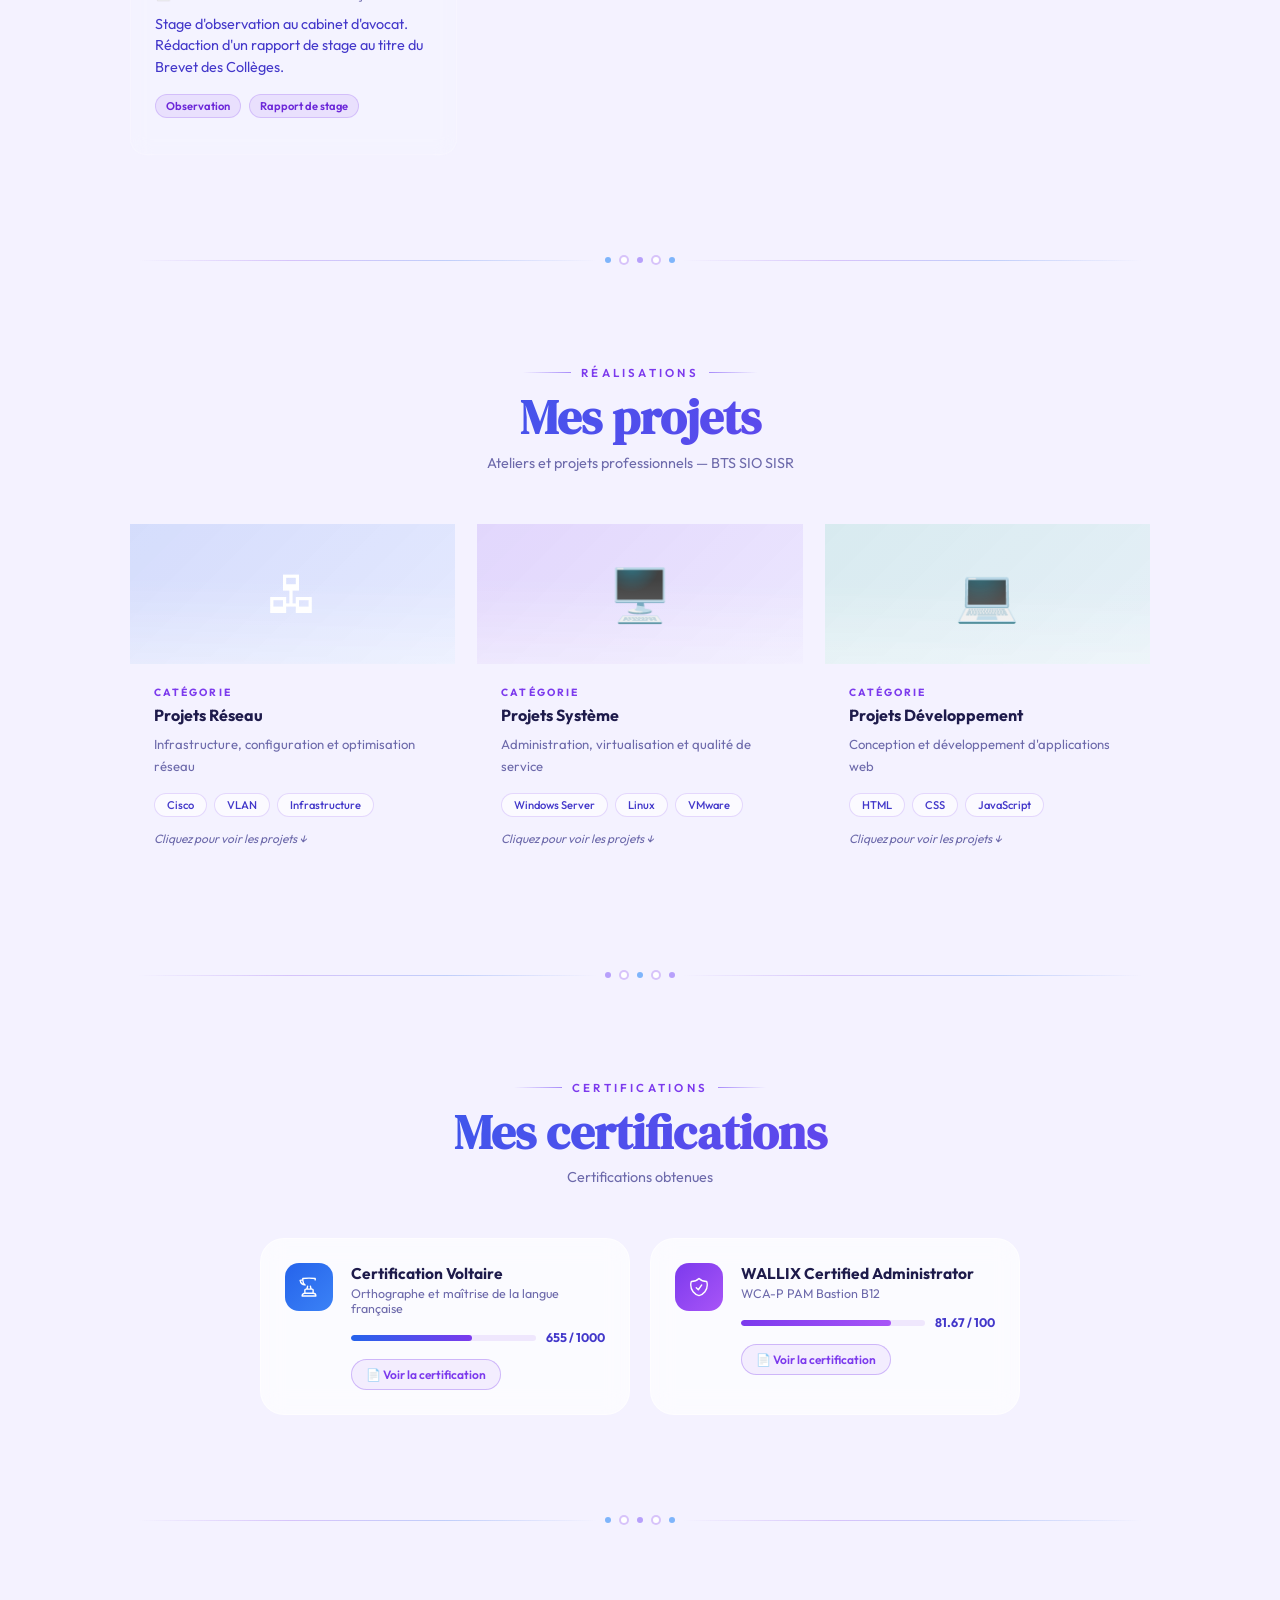
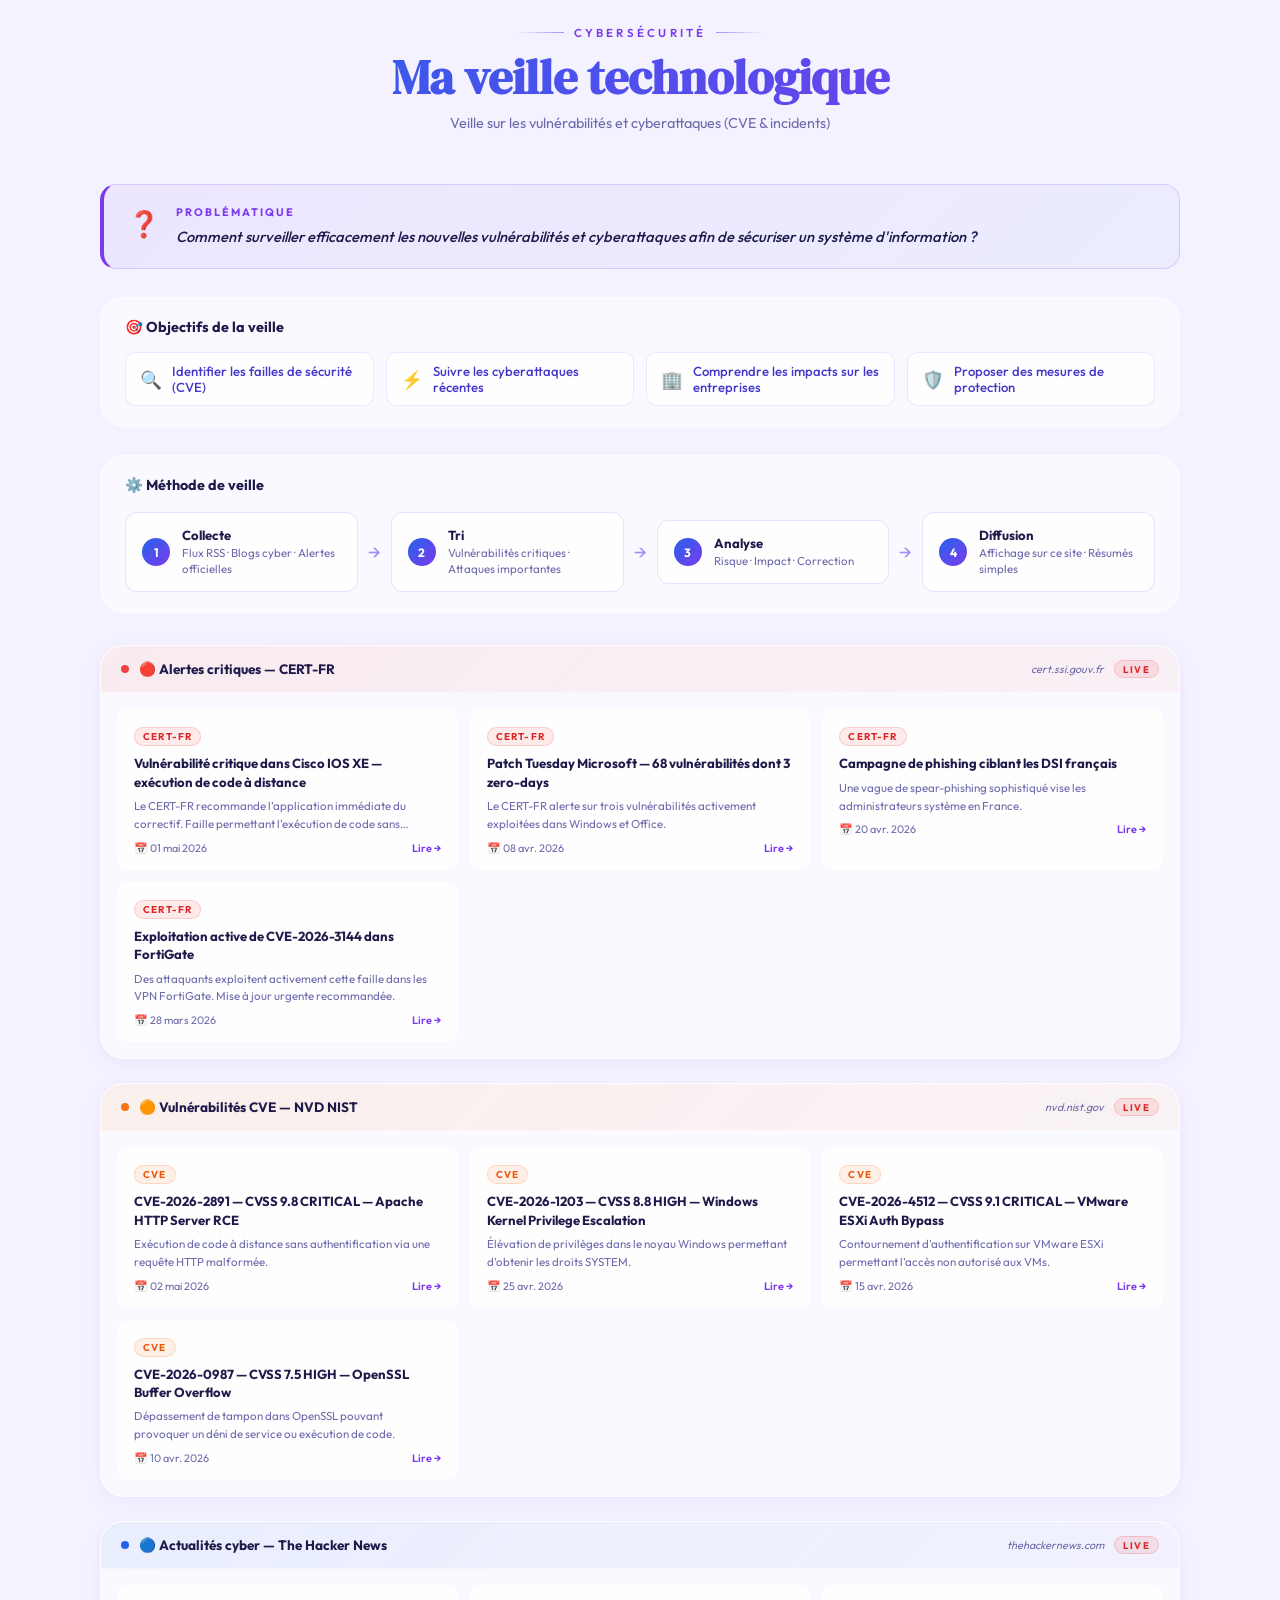
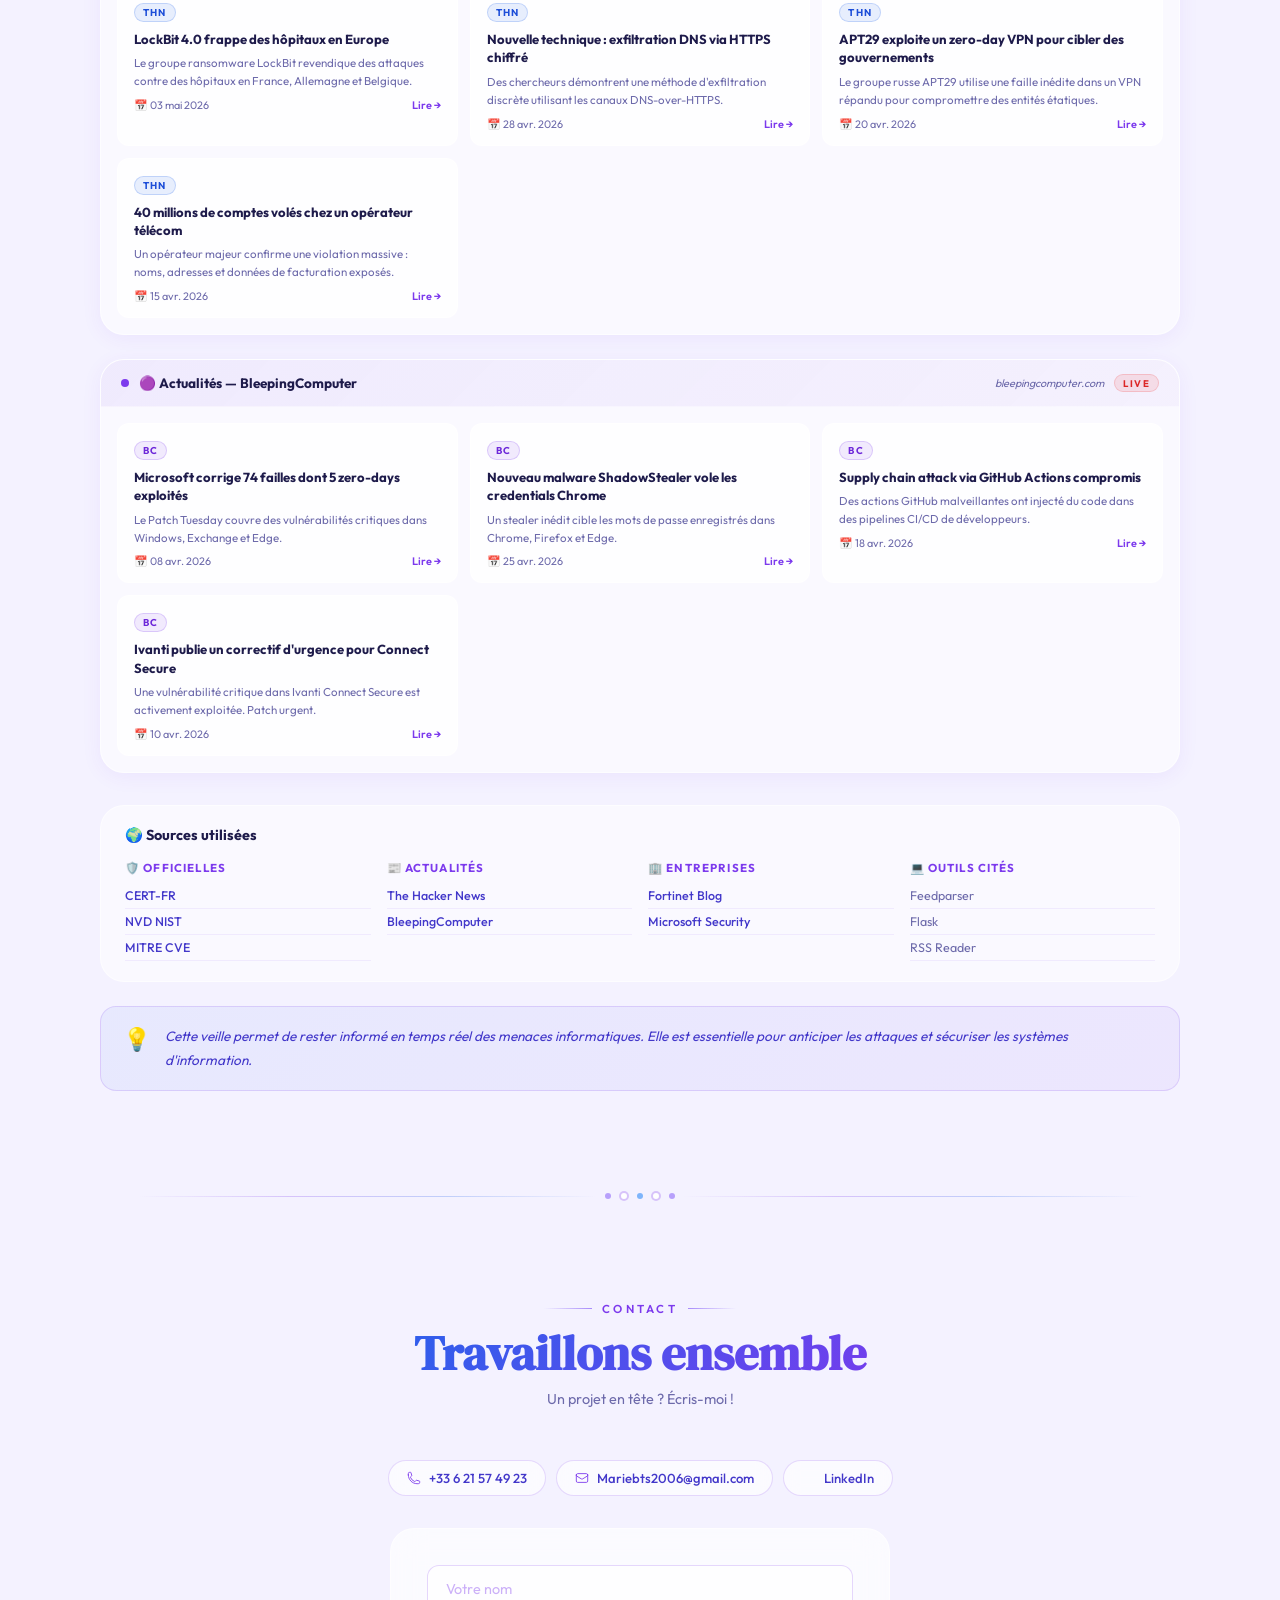
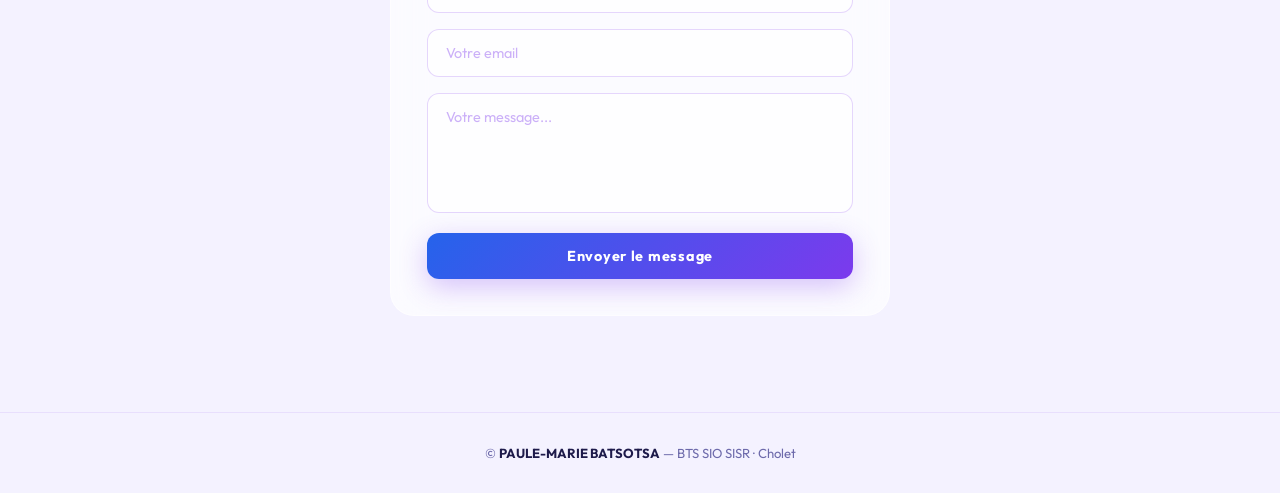
==== commit b1ffb758: "Descriptif" ====
--- a/index.html
+++ b/index.html
@@ -191,10 +191,10 @@
           </div>
           <div class="skill-block-title">Réseaux & Infrastructure</div>
         </div>
-        <div class="skill-row"><div class="skill-name">Configuration réseaux</div><div class="sbar"><div class="sfill" data-w="68"></div></div></div>
-        <div class="skill-row"><div class="skill-name">Sécurisation réseaux</div><div class="sbar"><div class="sfill" data-w="60"></div></div></div>
-        <div class="skill-row"><div class="skill-name">Cisco / Routage / VLAN</div><div class="sbar"><div class="sfill" data-w="55"></div></div></div>
-        <div class="skill-row"><div class="skill-name">Firewall & Sécurité</div><div class="sbar"><div class="sfill" data-w="50"></div></div></div>
+        <div class="skill-row"><div class="skill-name">Configuration réseaux</div><div class="skill-level-wrap"><span class="level-badge level-maitrise">Maîtrise</span></div></div>
+        <div class="skill-row"><div class="skill-name">Sécurisation réseaux</div><div class="skill-level-wrap"><span class="level-badge level-autonome">Autonome</span></div></div>
+        <div class="skill-row"><div class="skill-name">Cisco / Routage / VLAN</div><div class="skill-level-wrap"><span class="level-badge level-autonome">Autonome</span></div></div>
+        <div class="skill-row"><div class="skill-name">Firewall & Sécurité</div><div class="skill-level-wrap"><span class="level-badge level-autonome">Autonome</span></div></div>
       </div>
 
       <!-- Systèmes -->
@@ -205,10 +205,10 @@
           </div>
           <div class="skill-block-title">Systèmes & Virtualisation</div>
         </div>
-        <div class="skill-row"><div class="skill-name">Windows Server / Active Directory</div><div class="sbar"><div class="sfill" data-w="65"></div></div></div>
-        <div class="skill-row"><div class="skill-name">Linux (Ubuntu / Debian)</div><div class="sbar"><div class="sfill" data-w="58"></div></div></div>
-        <div class="skill-row"><div class="skill-name">VMware · Hyper-V · VirtualBox</div><div class="sbar"><div class="sfill" data-w="70"></div></div></div>
-        <div class="skill-row"><div class="skill-name">GPO / Administration AD</div><div class="sbar"><div class="sfill" data-w="55"></div></div></div>
+        <div class="skill-row"><div class="skill-name">Windows Server / Active Directory</div><div class="skill-level-wrap"><span class="level-badge level-maitrise">Maîtrise</span></div></div>
+        <div class="skill-row"><div class="skill-name">Linux (Ubuntu / Debian)</div><div class="skill-level-wrap"><span class="level-badge level-autonome">Autonome</span></div></div>
+        <div class="skill-row"><div class="skill-name">VMware · Hyper-V · VirtualBox</div><div class="skill-level-wrap"><span class="level-badge level-maitrise">Maîtrise</span></div></div>
+        <div class="skill-row"><div class="skill-name">GPO / Administration AD</div><div class="skill-level-wrap"><span class="level-badge level-autonome">Autonome</span></div></div>
       </div>
 
       <!-- Développement -->
@@ -219,9 +219,9 @@
           </div>
           <div class="skill-block-title">Développement Web</div>
         </div>
-        <div class="skill-row"><div class="skill-name">HTML · CSS</div><div class="sbar"><div class="sfill" data-w="55"></div></div></div>
-        <div class="skill-row"><div class="skill-name">JavaScript</div><div class="sbar"><div class="sfill" data-w="38"></div></div></div>
-        <div class="skill-row"><div class="skill-name">SQL / Bases de données</div><div class="sbar"><div class="sfill" data-w="42"></div></div></div>
+        <div class="skill-row"><div class="skill-name">HTML · CSS</div><div class="skill-level-wrap"><span class="level-badge level-autonome">Autonome</span></div></div>
+        <div class="skill-row"><div class="skill-name">JavaScript</div><div class="skill-level-wrap"><span class="level-badge level-bases">Bases</span></div></div>
+        <div class="skill-row"><div class="skill-name">SQL / Bases de données</div><div class="skill-level-wrap"><span class="level-badge level-bases">Bases</span></div></div>
       </div>
 
       <!-- Outils Microsoft -->
@@ -232,9 +232,9 @@
           </div>
           <div class="skill-block-title">Outils Microsoft</div>
         </div>
-        <div class="skill-row"><div class="skill-name">Word</div><div class="sbar"><div class="sfill" data-w="75"></div></div></div>
-        <div class="skill-row"><div class="skill-name">Excel</div><div class="sbar"><div class="sfill" data-w="65"></div></div></div>
-        <div class="skill-row"><div class="skill-name">PowerPoint</div><div class="sbar"><div class="sfill" data-w="70"></div></div></div>
+        <div class="skill-row"><div class="skill-name">Word</div><div class="skill-level-wrap"><span class="level-badge level-maitrise">Maîtrise</span></div></div>
+        <div class="skill-row"><div class="skill-name">Excel</div><div class="skill-level-wrap"><span class="level-badge level-maitrise">Maîtrise</span></div></div>
+        <div class="skill-row"><div class="skill-name">PowerPoint</div><div class="skill-level-wrap"><span class="level-badge level-maitrise">Maîtrise</span></div></div>
       </div>
 
     </div>
@@ -251,6 +251,92 @@
       <span class="cv-bubble-btn" style="opacity:0.5;cursor:default;">À venir</span>
     </div>
 
+  </div>
+</section>
+
+<div class="s-divider"><div class="s-divider-line"></div><div class="s-divider-dot violet"></div><div class="s-divider-dot big"></div><div class="s-divider-dot blue"></div><div class="s-divider-dot big"></div><div class="s-divider-dot violet"></div><div class="s-divider-line"></div></div>
+
+<!-- STAGES -->
+<section id="stage">
+  <div class="section-inner">
+    <p class="s-label reveal">Immersion professionnelle</p>
+    <h2 class="s-title grad-blue-violet reveal d1">Mes stages</h2>
+    <p class="s-sub reveal d2">Expériences terrain dans le monde professionnel</p>
+    <div class="stage-grid">
+
+      <!-- HOFICA — cliquable vers page annexe -->
+      <div class="stage-card stage-card-detail reveal d1" onclick="window.location.href='stage-hofica.html'">
+        <div class="stage-logo-row">
+          <div class="stage-logo-box stage-logo-hofica">
+            <svg viewBox="0 0 60 60" fill="none" width="40" height="40">
+              <rect width="60" height="60" rx="12" fill="rgba(124,58,237,0.12)"/>
+              <path d="M12 42V22l18-10 18 10v20l-18 8-18-8z" stroke="#7c3aed" stroke-width="2" fill="rgba(124,58,237,0.08)"/>
+              <path d="M30 12v38M12 22l18 10 18-10" stroke="#7c3aed" stroke-width="1.5" stroke-linecap="round"/>
+            </svg>
+          </div>
+          <div>
+            <div class="stage-type">Stage professionnel · BTS 2ème année</div>
+            <div class="stage-company">Groupe HOFICA</div>
+          </div>
+        </div>
+        <div class="stage-date">📅 05 janvier — 13 février 2026 · Cholet (49)</div>
+        <div class="stage-desc">Groupe spécialisé dans la découpe et fabrication sur matières souples.</div>
+        <div class="stage-tags">
+          <span class="stage-tag">Windows Server</span>
+          <span class="stage-tag">Active Directory</span>
+          <span class="stage-tag">WSUS</span>
+          <span class="stage-tag">Hyper-V</span>
+          <span class="stage-tag">GLPI</span>
+        </div>
+        <div class="stage-cta">Voir le détail du stage →</div>
+      </div>
+
+      <!-- DIXNEUF — cliquable vers page annexe -->
+      <div class="stage-card stage-card-detail reveal d2" onclick="window.location.href='stage-dixneuf.html'">
+        <div class="stage-logo-row">
+          <div class="stage-logo-box stage-logo-dixneuf">
+            <svg viewBox="0 0 60 60" fill="none" width="40" height="40">
+              <rect width="60" height="60" rx="12" fill="rgba(37,99,235,0.12)"/>
+              <path d="M15 45 Q15 20 30 15 Q45 20 45 45" stroke="#2563eb" stroke-width="2" fill="rgba(37,99,235,0.08)"/>
+              <path d="M20 45 L20 30 Q20 22 30 20 Q40 22 40 30 L40 45" stroke="#2563eb" stroke-width="1.5" fill="none" stroke-linecap="round"/>
+              <circle cx="30" cy="35" r="4" fill="#2563eb" opacity="0.5"/>
+            </svg>
+          </div>
+          <div>
+            <div class="stage-type">Stage professionnel · BTS 1ère année</div>
+            <div class="stage-company">Entreprise DIXNEUF</div>
+          </div>
+        </div>
+        <div class="stage-date">📅 12 mai — 25 juin 2025 · Romagne (49)</div>
+        <div class="stage-desc">Fabricant de solutions techniques et décoratives spécialisé en chauffage au bois.</div>
+        <div class="stage-tags">
+          <span class="stage-tag">Microsoft Intune</span>
+          <span class="stage-tag">MFA</span>
+          <span class="stage-tag">Switch réseau</span>
+          <span class="stage-tag">Support utilisateurs</span>
+        </div>
+        <div class="stage-cta">Voir le détail du stage →</div>
+      </div>
+
+      <!-- ABC-FULLWEB — sans page annexe -->
+      <div class="stage-card reveal d3">
+        <div class="stage-type">Stage découverte</div>
+        <div class="stage-company">ABC-FULLWEB</div>
+        <div class="stage-date">📅 Juillet 2022 — 1 semaine</div>
+        <div class="stage-desc">Découverte du développement web au sein d'une entreprise spécialisée dans la conception de sites Web clients.</div>
+        <div class="stage-tags"><span class="stage-tag">Développement Web</span><span class="stage-tag">Design</span></div>
+      </div>
+
+      <!-- GIARD — sans page annexe -->
+      <div class="stage-card reveal d4">
+        <div class="stage-type">Stage d'observation</div>
+        <div class="stage-company">Cabinet Maître GIARD</div>
+        <div class="stage-date">📅 Janvier 2021 — 1 semaine · Alençon</div>
+        <div class="stage-desc">Stage d'observation au cabinet d'avocat. Rédaction d'un rapport de stage au titre du Brevet des Collèges.</div>
+        <div class="stage-tags"><span class="stage-tag">Observation</span><span class="stage-tag">Rapport de stage</span></div>
+      </div>
+
+    </div>
   </div>
 </section>
 
@@ -573,7 +659,6 @@
       <a href="tel:+33621574923" class="contact-chip"><svg viewBox="0 0 24 24" fill="none" stroke-width="1.5" stroke-linecap="round" stroke-linejoin="round"><path d="M2.25 6.75c0 8.284 6.716 15 15 15h2.25a2.25 2.25 0 0 0 2.25-2.25v-1.372c0-.516-.351-.966-.852-1.091l-4.423-1.106c-.44-.11-.902.055-1.173.417l-.97 1.293c-.282.376-.769.542-1.21.38a12.035 12.035 0 0 1-7.143-7.143c-.162-.441.004-.928.38-1.21l1.293-.97c.363-.271.527-.734.417-1.173L6.963 3.102a1.125 1.125 0 0 0-1.091-.852H4.5A2.25 2.25 0 0 0 2.25 4.5v2.25Z"/></svg>+33 6 21 57 49 23</a>
       <a href="mailto:Mariebts2006@gmail.com" class="contact-chip"><svg viewBox="0 0 24 24" fill="none" stroke-width="1.5" stroke-linecap="round" stroke-linejoin="round"><path d="M21.75 6.75v10.5a2.25 2.25 0 0 1-2.25 2.25h-15a2.25 2.25 0 0 1-2.25-2.25V6.75m19.5 0A2.25 2.25 0 0 0 19.5 4.5h-15a2.25 2.25 0 0 0-2.25 2.25m19.5 0v.243a2.25 2.25 0 0 1-1.07 1.916l-7.5 4.615a2.25 2.25 0 0 1-2.36 0L3.32 8.91a2.25 2.25 0 0 1-1.07-1.916V6.75"/></svg>Mariebts2006@gmail.com</a>
       <a href="https://www.linkedin.com/in/paule-marie-batsotsa" target="_blank" class="contact-chip"><svg viewBox="0 0 24 24" fill="#7c3aed" style="width:14px;height:14px;stroke:none;"><path d="M20.447 20.452h-3.554v-5.569c0-1.328-.027-3.037-1.852-3.037-1.853 0-2.136 1.445-2.136 2.939v5.667H9.351V9h3.414v1.561h.046c.477-.9 1.637-1.85 3.37-1.85 3.601 0 4.267 2.37 4.267 5.455v6.286zM5.337 7.433a2.062 2.062 0 0 1-2.063-2.065 2.064 2.064 0 1 1 2.063 2.065zm1.782 13.019H3.555V9h3.564v11.452zM22.225 0H1.771C.792 0 0 .774 0 1.729v20.542C0 23.227.792 24 1.771 24h20.451C23.2 24 24 23.227 24 22.271V1.729C24 .774 23.2 0 22.222 0h.003z"/></svg>LinkedIn</a>
-      <a href="https://github.com/PauloJerem" target="_blank" class="contact-chip"><svg viewBox="0 0 24 24" fill="currentColor" style="width:14px;height:14px;stroke:none;"><path d="M12 0C5.374 0 0 5.373 0 12c0 5.302 3.438 9.8 8.207 11.387.599.111.793-.261.793-.577v-2.234c-3.338.726-4.033-1.416-4.033-1.416-.546-1.387-1.333-1.756-1.333-1.756-1.089-.745.083-.729.083-.729 1.205.084 1.839 1.237 1.839 1.237 1.07 1.834 2.807 1.304 3.492.997.107-.775.418-1.305.762-1.604-2.665-.305-5.467-1.334-5.467-5.931 0-1.311.469-2.381 1.236-3.221-.124-.303-.535-1.524.117-3.176 0 0 1.008-.322 3.301 1.23A11.509 11.509 0 0 1 12 5.803c1.02.005 2.047.138 3.006.404 2.291-1.552 3.297-1.23 3.297-1.23.653 1.653.242 2.874.118 3.176.77.84 1.235 1.911 1.235 3.221 0 4.609-2.807 5.624-5.479 5.921.43.372.823 1.102.823 2.222v3.293c0 .319.192.694.801.576C20.566 21.797 24 17.3 24 12c0-6.627-5.373-12-12-12z"/></svg>GitHub</a>
     </div>
     <div class="contact-form-wrap reveal d4">
       <form id="contact-form">
--- a/style.css
+++ b/style.css
@@ -407,22 +407,33 @@
 }
 .skill-block-icon svg { width:22px;height:22px; }
 .skill-block-title { font-size:0.97rem;font-weight:700;color:var(--text-dark); }
-.skill-row { margin-bottom:18px; }
-.skill-row:last-child { margin-bottom:0; }
-.skill-name { font-size:0.82rem;color:var(--text-mid);font-weight:500;margin-bottom:7px; }
-.sbar { height:7px;border-radius:999px;background:rgba(124,58,237,0.1);overflow:hidden; }
-.sfill {
-  height:100%;border-radius:999px;width:0;
-  background:linear-gradient(90deg,var(--blue),var(--violet));
-  transition:width 1.4s cubic-bezier(0.4,0,0.2,1);
-  position:relative;overflow:hidden;
-}
-.sfill::after {
-  content:'';position:absolute;top:0;left:-100%;width:200%;height:100%;
-  background:linear-gradient(90deg,transparent,rgba(255,255,255,0.4),transparent);
-  animation:shimmer 2.5s ease-in-out infinite;
-}
-@keyframes shimmer { 0%{left:-100%} 100%{left:100%} }
+.skill-row { margin-bottom:18px; display:flex;flex-direction:column; padding-bottom:14px; border-bottom:1px solid rgba(124,58,237,0.08); }
+.skill-row:last-child { margin-bottom:0; border-bottom: none; padding-bottom:0; }
+.skill-name { font-size:0.82rem;color:var(--text-mid);font-weight:500;margin-bottom:8px; display:flex;align-items:center;gap:8px; }
+.skill-name::before { 
+  content:'▸'; color:#7c3aed; font-weight:700; font-size:0.9rem;
+}
+
+/* ── NIVEAUX DE COMPÉTENCES ── */
+.skill-level-wrap { display: flex; align-items: center; margin-top: 6px; }
+.level-badge {
+  display: inline-block; padding: 6px 14px; border-radius: 999px;
+  font-size: 0.7rem; font-weight: 700; letter-spacing: 0.06em; white-space: nowrap;
+  position: relative; overflow: hidden;
+}
+.level-badge::before {
+  content: ''; position: absolute; top: 0; left: -100%; width: 100%; height: 100%;
+  background: linear-gradient(90deg, transparent, rgba(255,255,255,0.3), transparent);
+  animation: shimmer-badge 2.5s ease-in-out infinite;
+}
+@keyframes shimmer-badge {
+  0% { left: -100%; }
+  100% { left: 100%; }
+}
+.level-bases    { background: rgba(99,102,241,0.1);  color: #4338ca; border: 1px solid rgba(99,102,241,0.25); }
+.level-autonome { background: rgba(37,99,235,0.12);  color: #1d4ed8; border: 1px solid rgba(37,99,235,0.3); }
+.level-maitrise { background: rgba(124,58,237,0.12); color: #6d28d9; border: 1px solid rgba(124,58,237,0.3); }
+.level-avancee  { background: linear-gradient(135deg,rgba(124,58,237,0.15),rgba(236,72,153,0.1)); color: #7c3aed; border: 1px solid rgba(124,58,237,0.35); }
 .soft-skills-list { display:flex;flex-direction:column;gap:12px;margin-top:8px; }
 .soft-skill { display:flex;align-items:center;gap:12px;font-size:0.85rem;color:var(--text-mid); }
 .soft-dot { width:7px;height:7px;border-radius:50%;background:linear-gradient(135deg,var(--blue),var(--violet));flex-shrink:0; }
@@ -632,6 +643,39 @@
     max-width: 100%;
   }
 }
+
+/* ── STAGES ────────────────────────────────────────────────── */
+.stage-grid { display: grid; grid-template-columns: repeat(auto-fit, minmax(320px, 1fr)); gap: 20px; margin-top: 28px; }
+.stage-card { 
+  padding: 24px; border-radius: 16px; border: 1px solid rgba(255,255,255,0.2);
+  background: rgba(255,255,255,0.08); backdrop-filter: blur(10px);
+  transition: all 0.3s ease; position: relative; overflow: hidden;
+}
+.stage-card::before {
+  content: ''; position: absolute; top: 0; left: -100%; width: 100%; height: 100%;
+  background: linear-gradient(90deg, transparent, rgba(255,255,255,0.1), transparent);
+  transition: left 0.5s ease;
+}
+.stage-card:hover::before { left: 100%; }
+.stage-card-detail { cursor: pointer; }
+.stage-card-detail:hover { transform: translateY(-6px); box-shadow: 0 20px 50px rgba(124,58,237,0.18); }
+.stage-logo-row { display: flex; align-items: center; gap: 14px; margin-bottom: 12px; }
+.stage-logo-box { width: 52px; height: 52px; border-radius: 14px; flex-shrink: 0; display: flex; align-items: center; justify-content: center; }
+.stage-logo-hofica { background: rgba(124,58,237,0.08); border: 1px solid rgba(124,58,237,0.18); }
+.stage-logo-dixneuf { background: rgba(37,99,235,0.08); border: 1px solid rgba(37,99,235,0.18); }
+.stage-type { font-size: 0.75rem; font-weight: 700; color: #9ca3af; letter-spacing: 0.06em; text-transform: uppercase; }
+.stage-company { font-size: 1.05rem; font-weight: 700; color: var(--text-dark); margin-top: 2px; }
+.stage-date { font-size: 0.82rem; color: var(--text-soft); margin: 12px 0; }
+.stage-desc { font-size: 0.9rem; color: var(--text-mid); line-height: 1.5; margin-bottom: 14px; }
+.stage-tags { display: flex; flex-wrap: wrap; gap: 8px; margin-bottom: 12px; }
+.stage-tag { 
+  display: inline-block; padding: 4px 10px; border-radius: 999px;
+  font-size: 0.7rem; font-weight: 600; background: rgba(124,58,237,0.1);
+  color: #6d28d9; border: 1px solid rgba(124,58,237,0.2);
+}
+.stage-cta { margin-top: 14px; font-size: 0.78rem; font-weight: 700; color: #7c3aed; }
+.stage-card-detail .stage-cta { cursor: pointer; }
+.stage-card-detail:hover .stage-cta { color: #6d28d9; }
 
 /* ── PROJETS : CATÉGORIES + PANELS ────────────────────────────*/
 .proj-category-label {
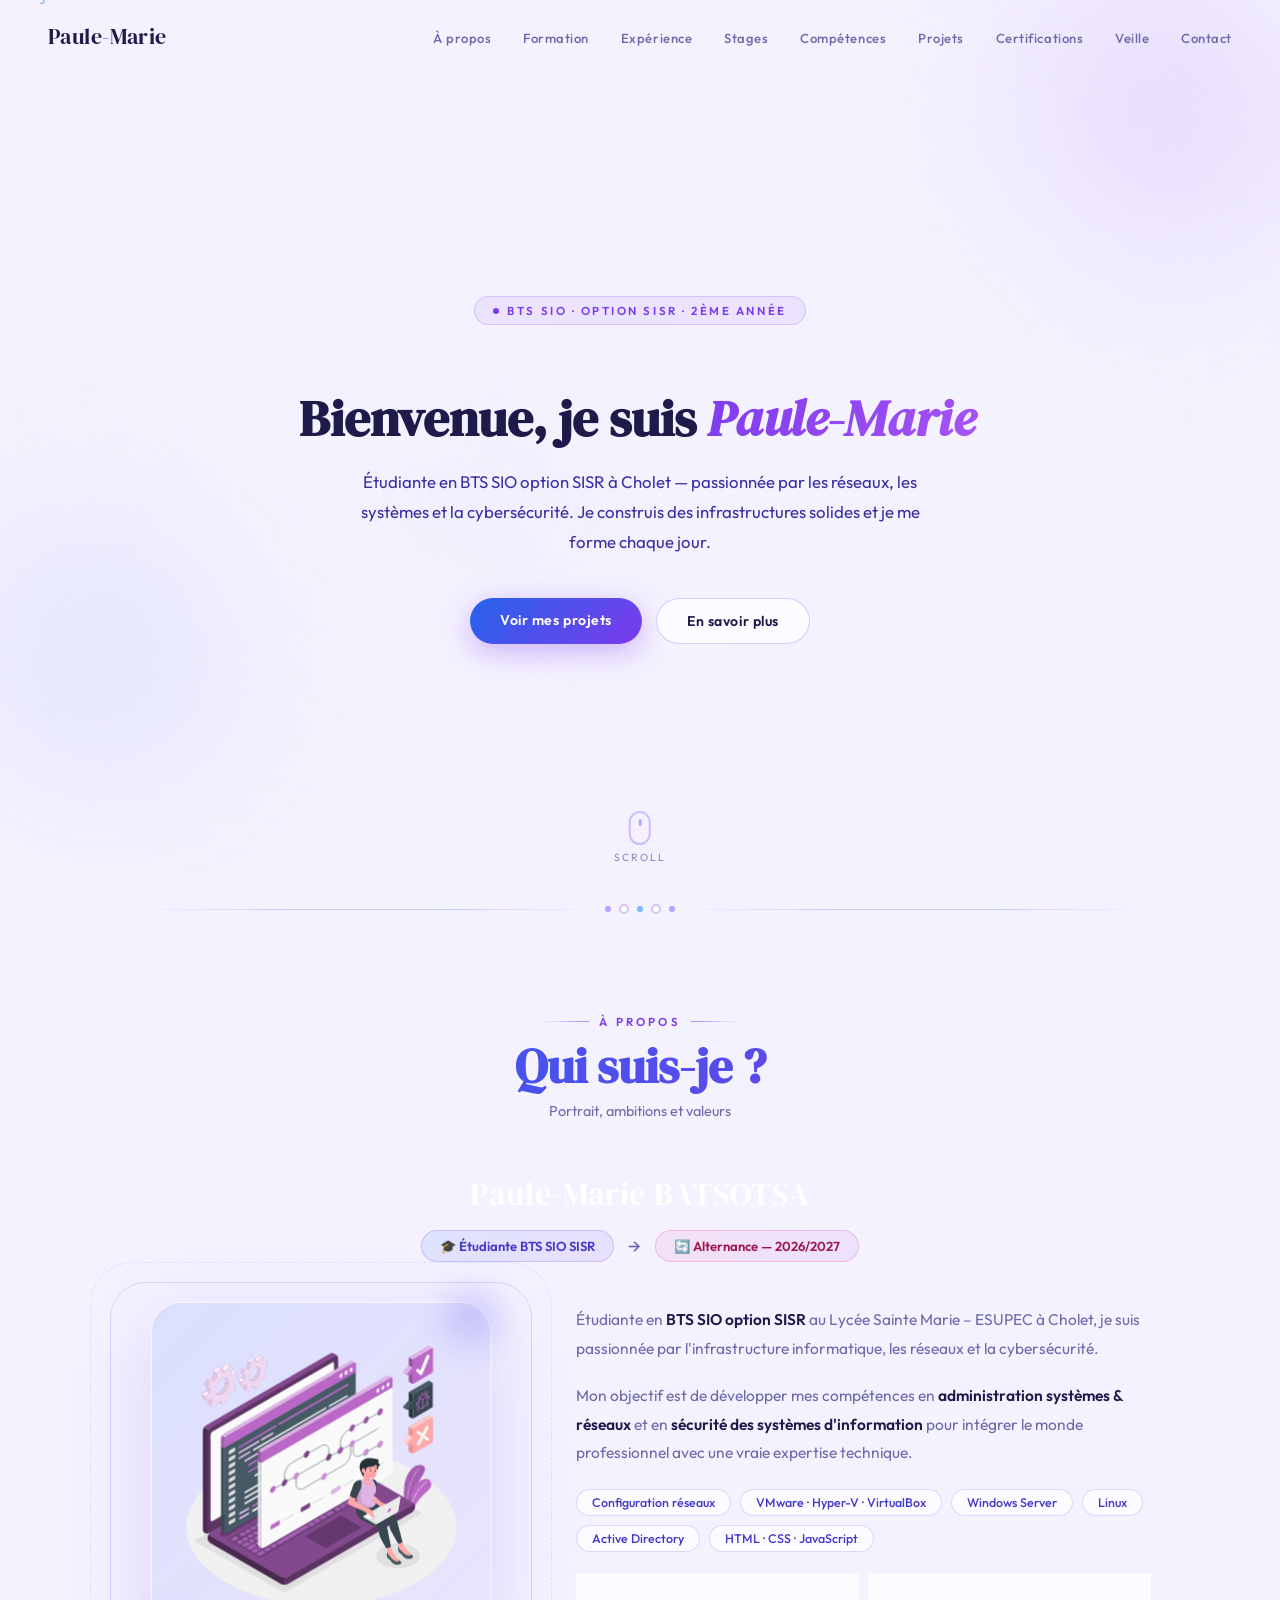
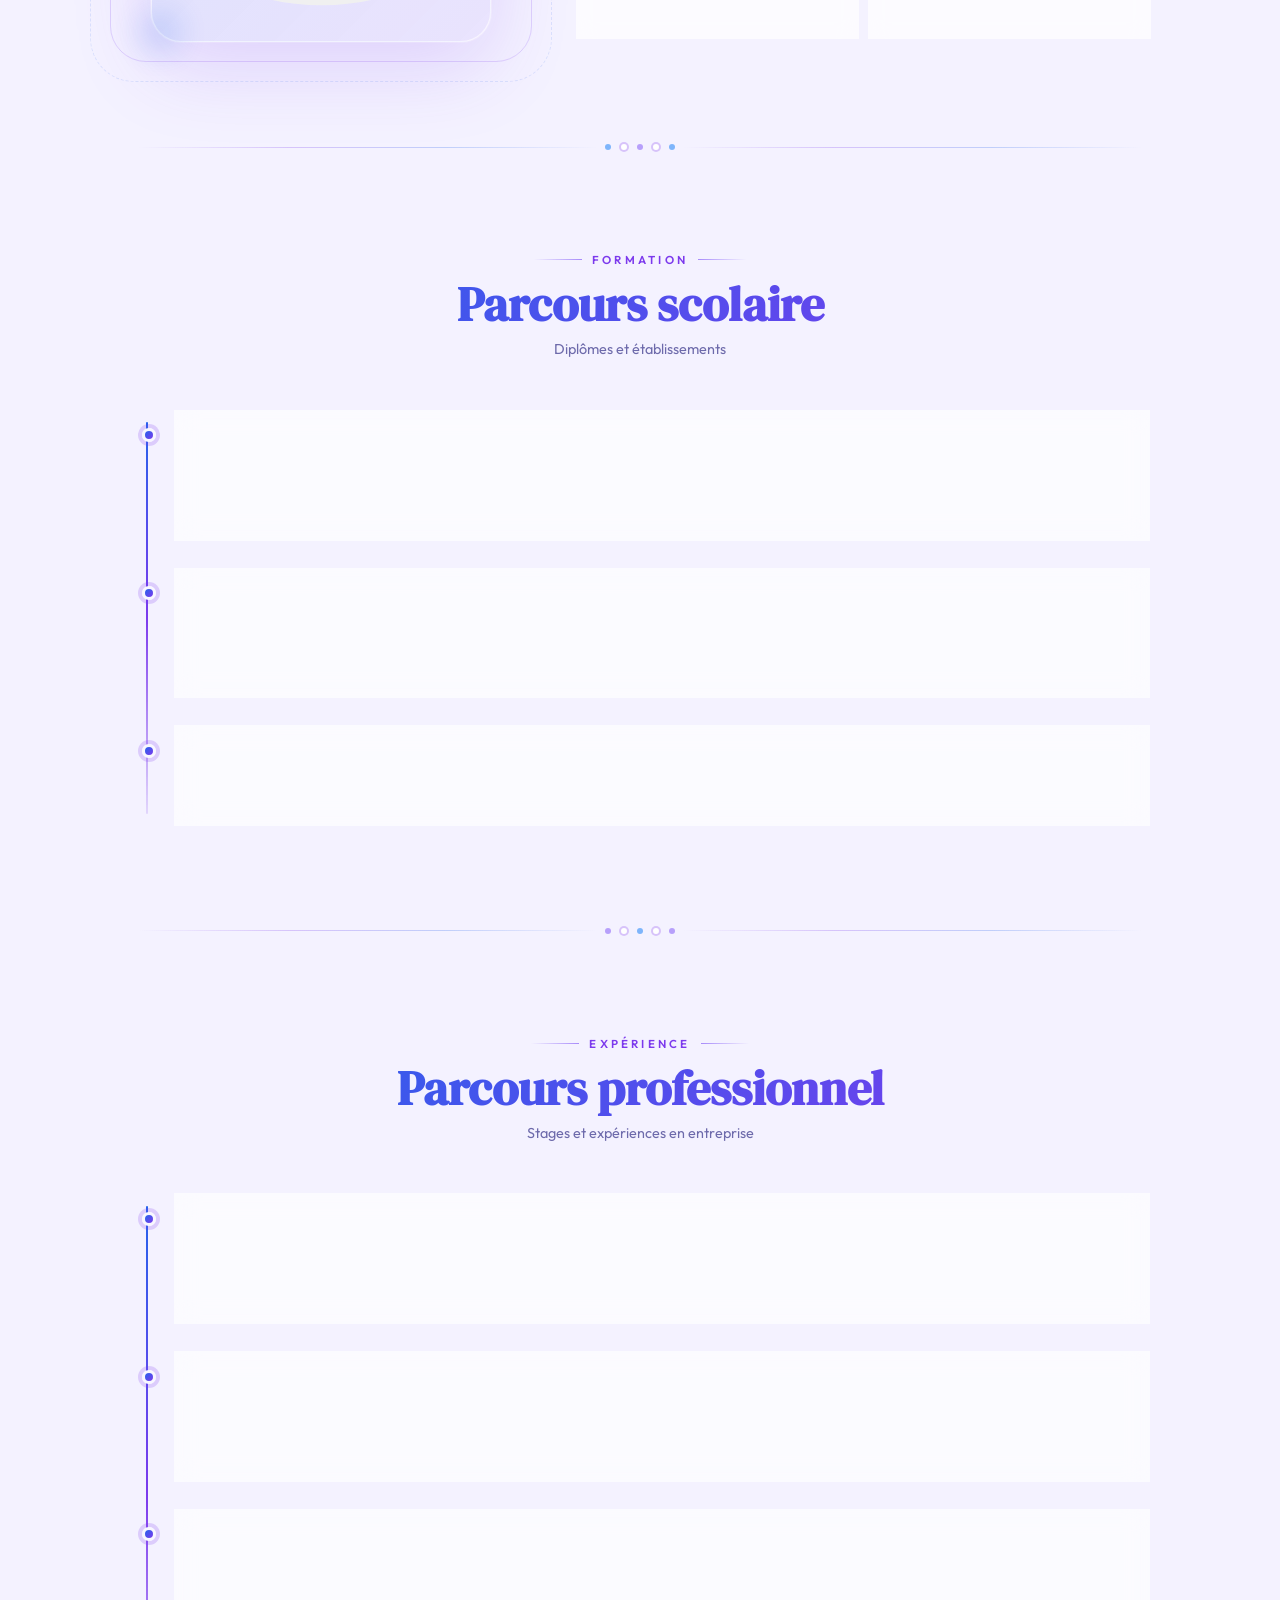
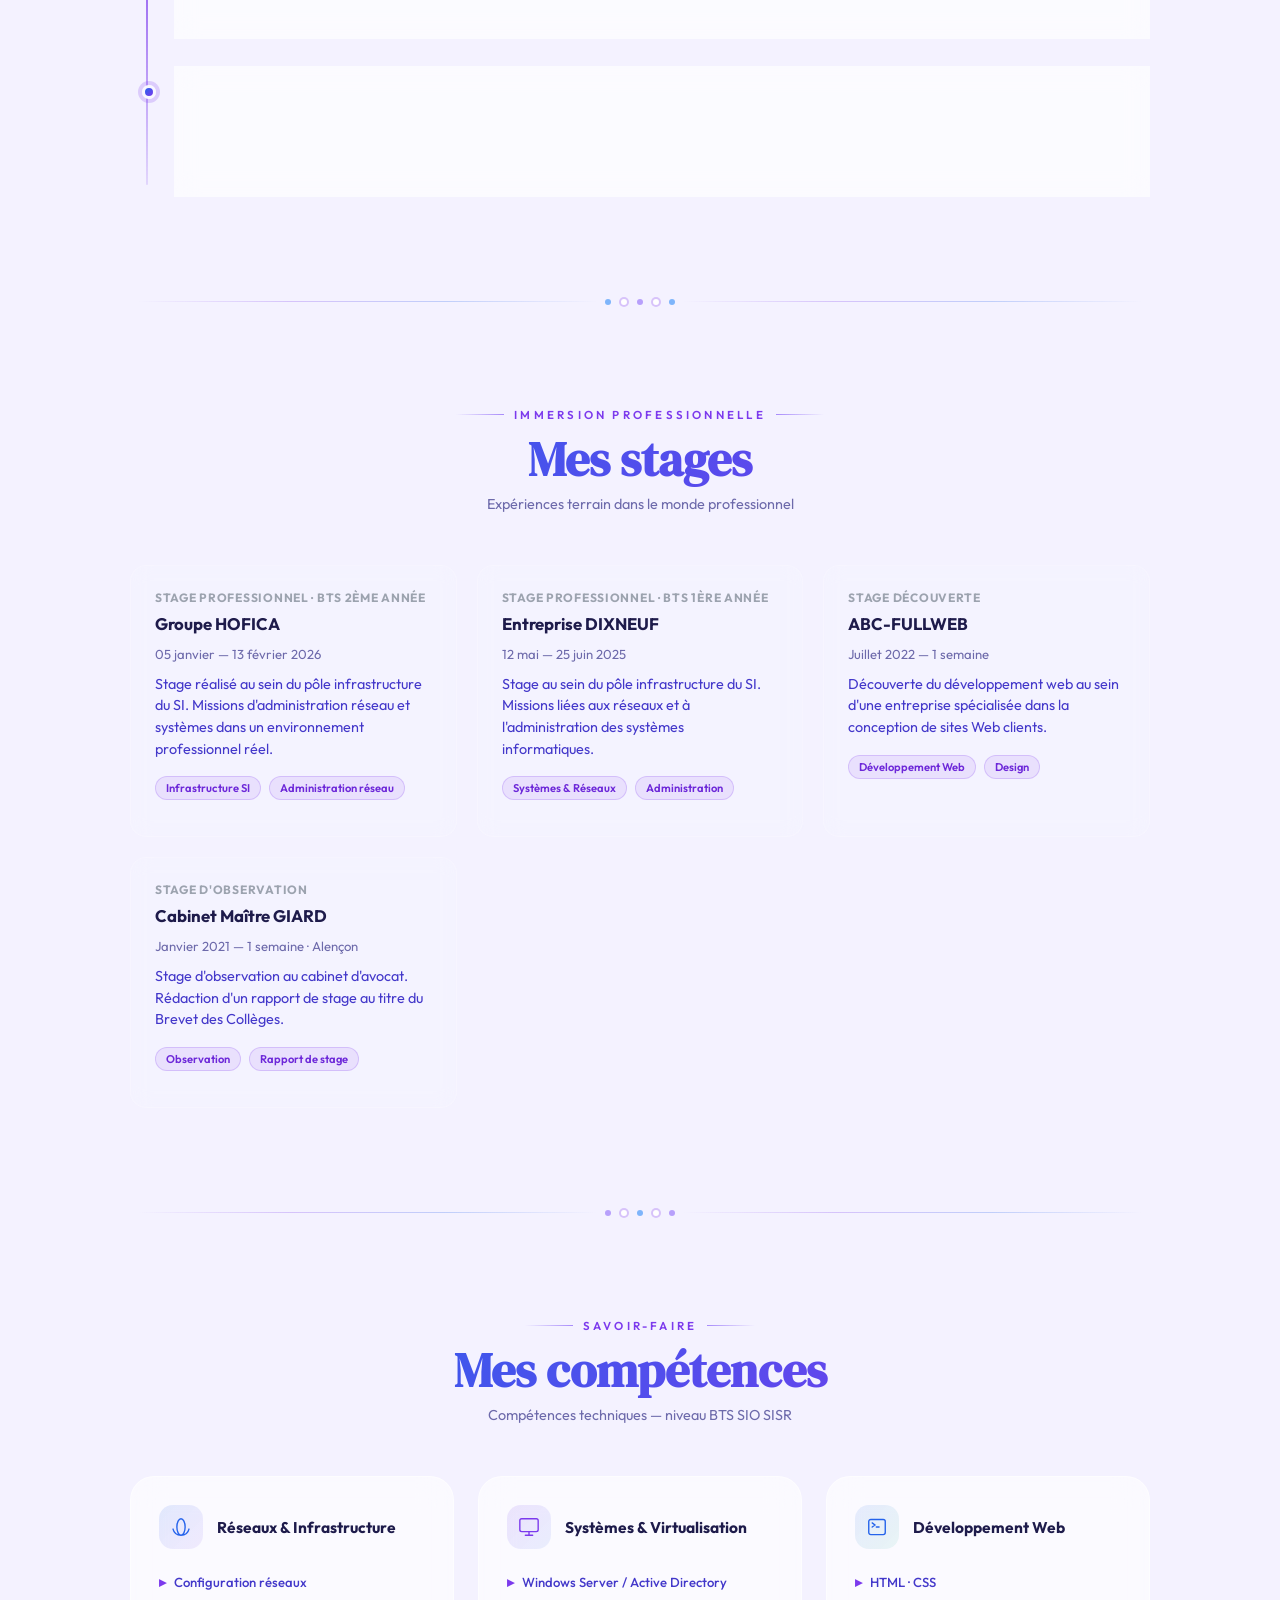
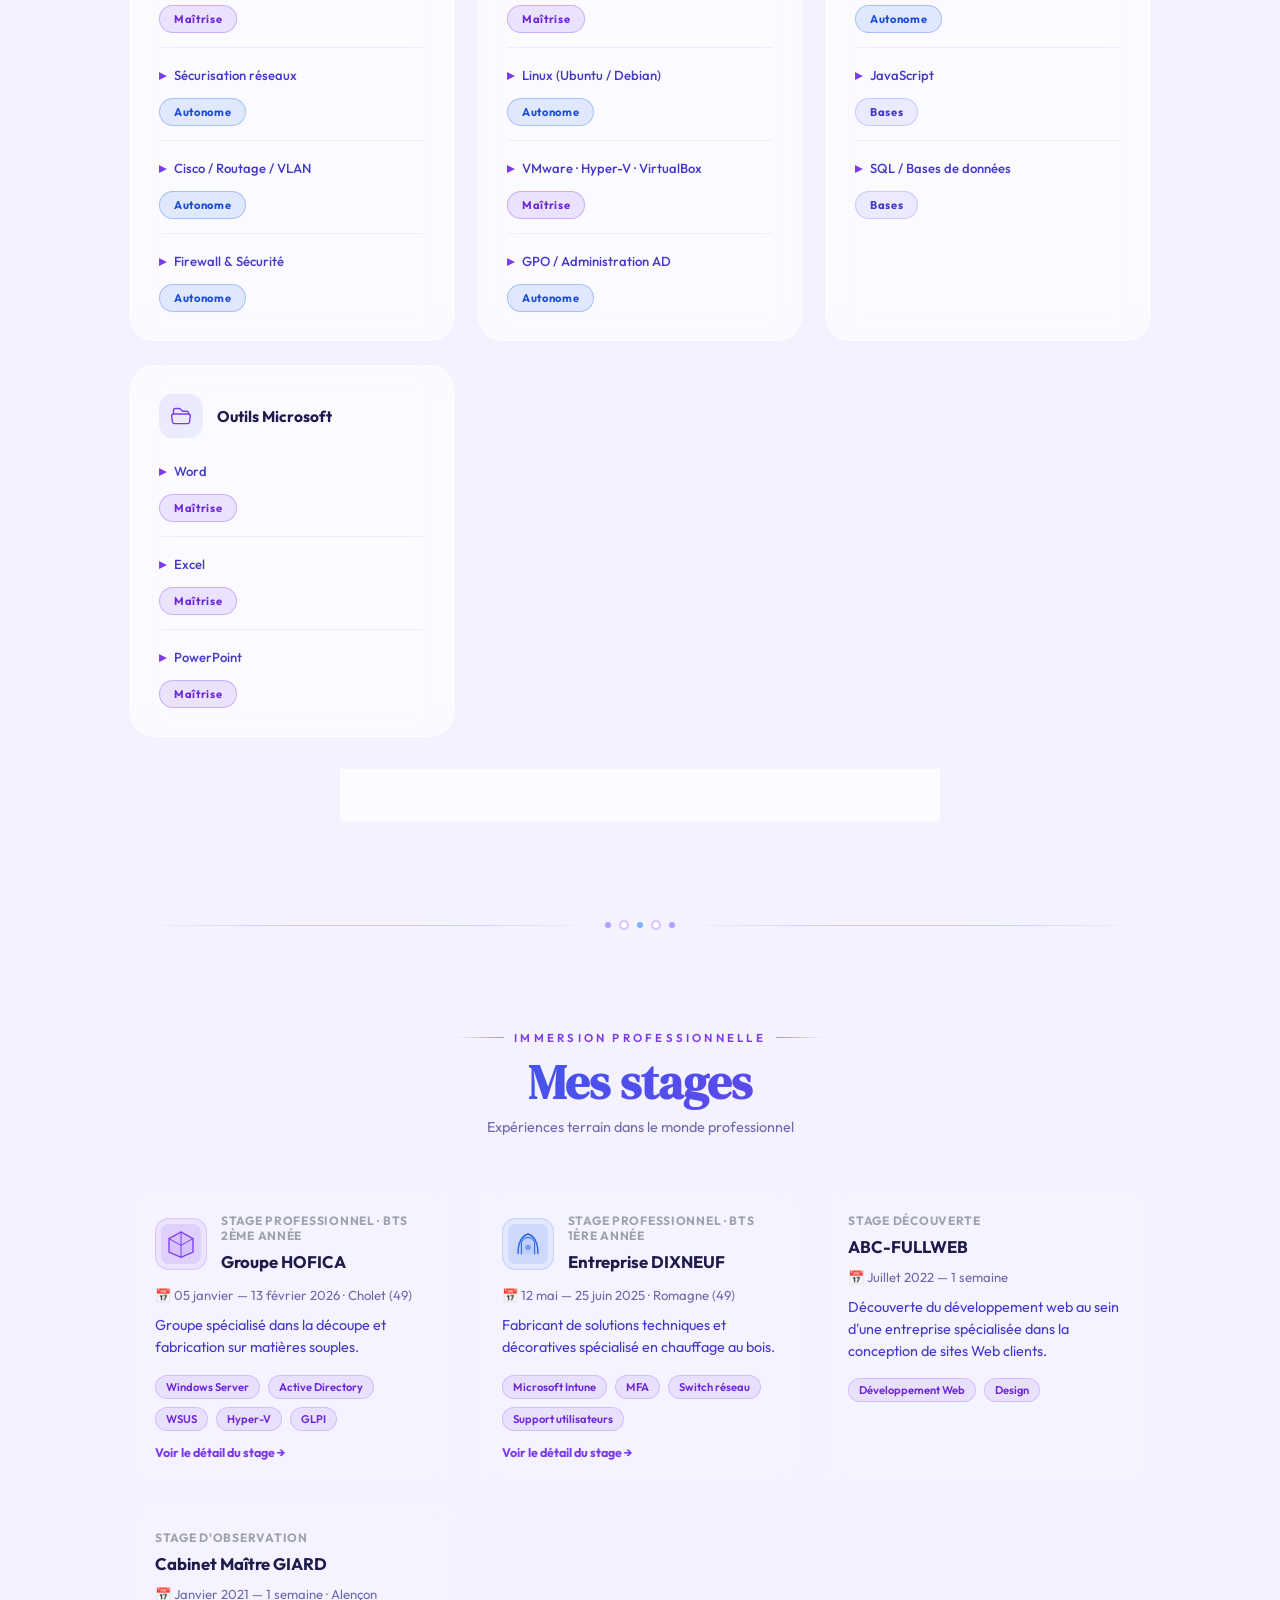
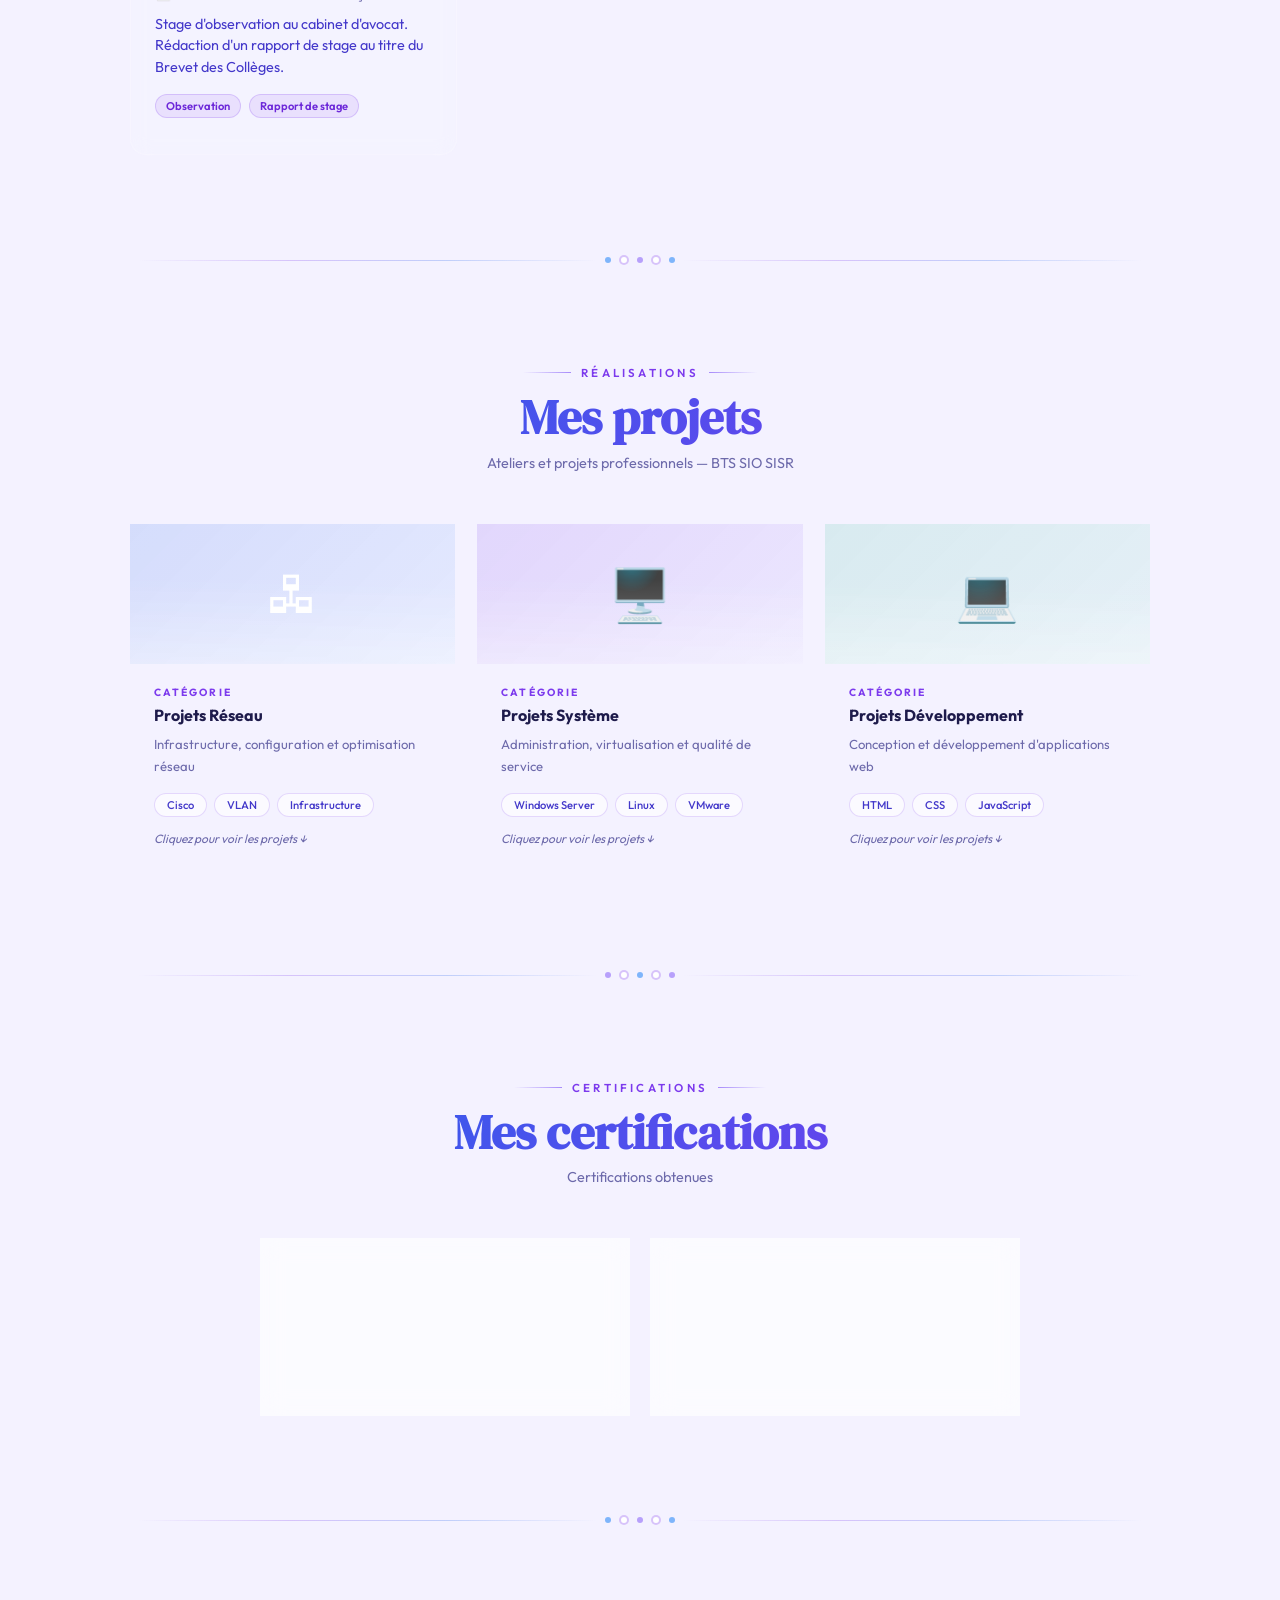
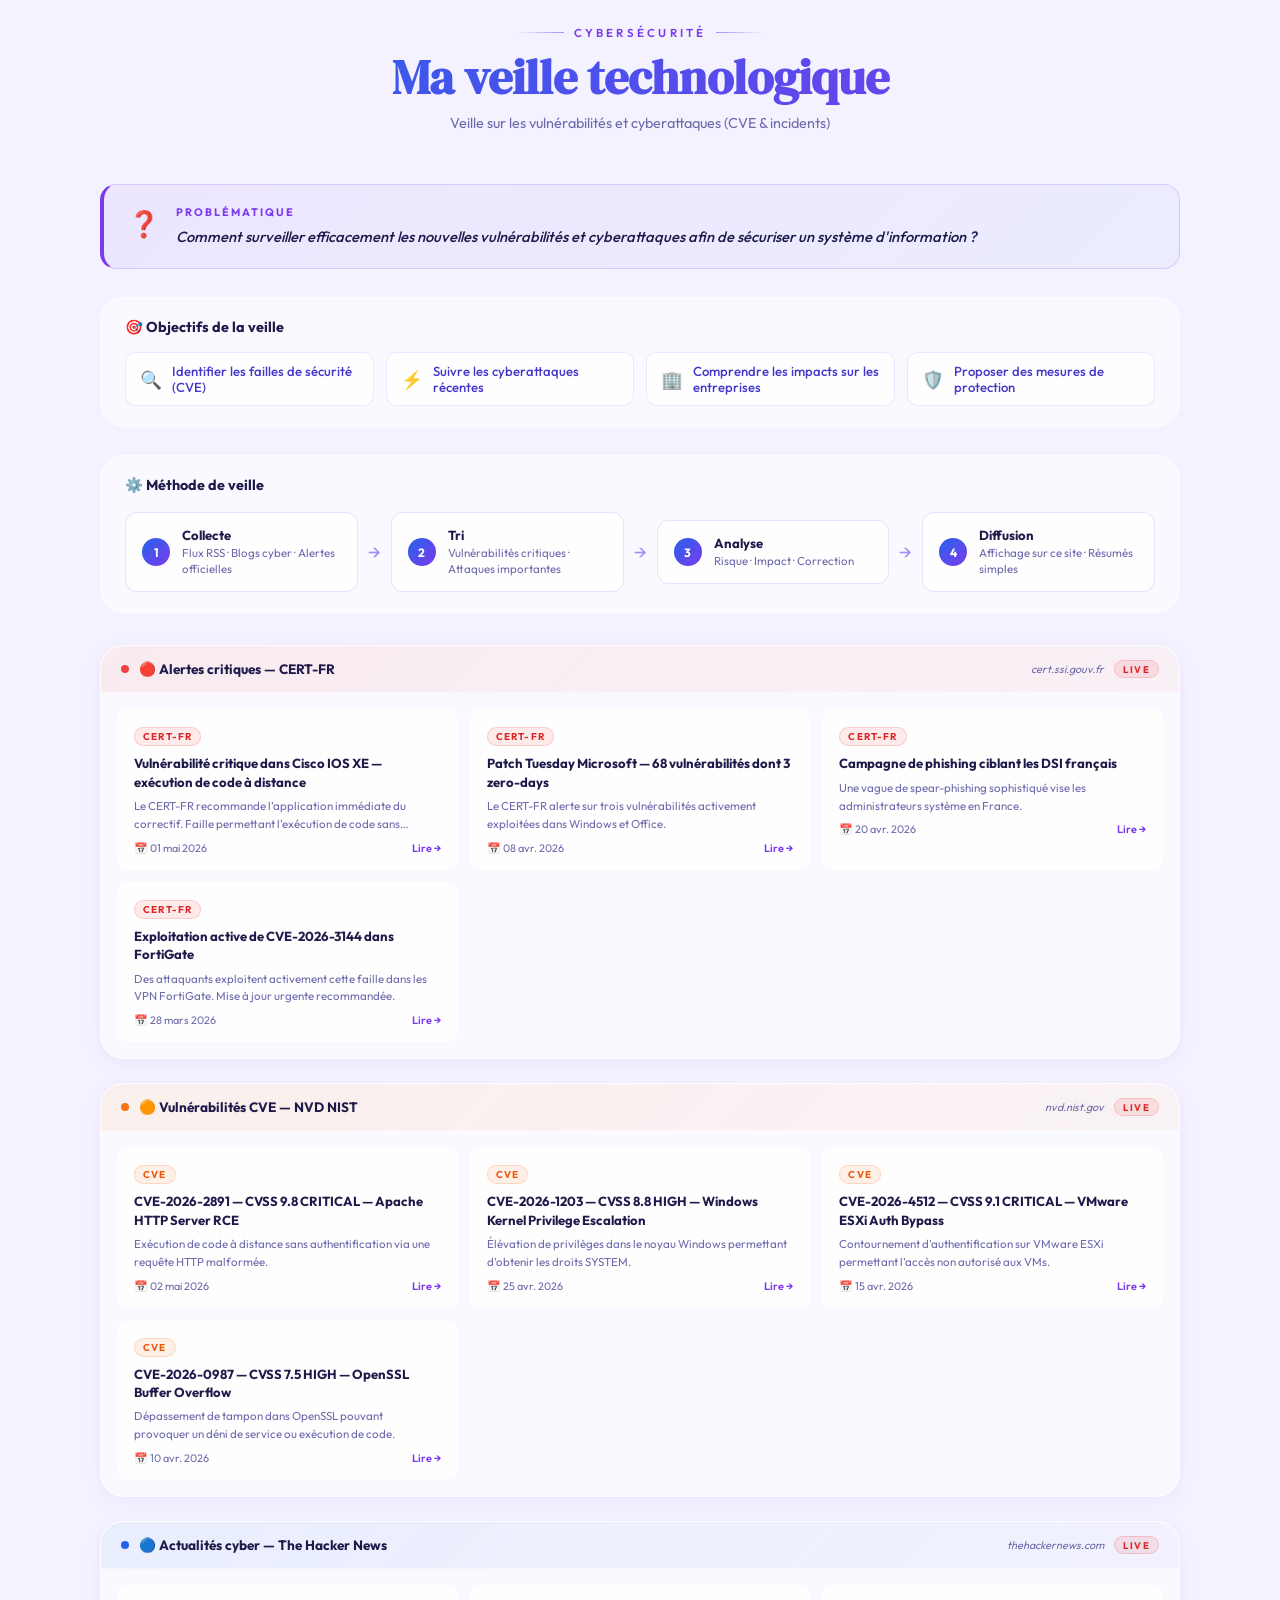
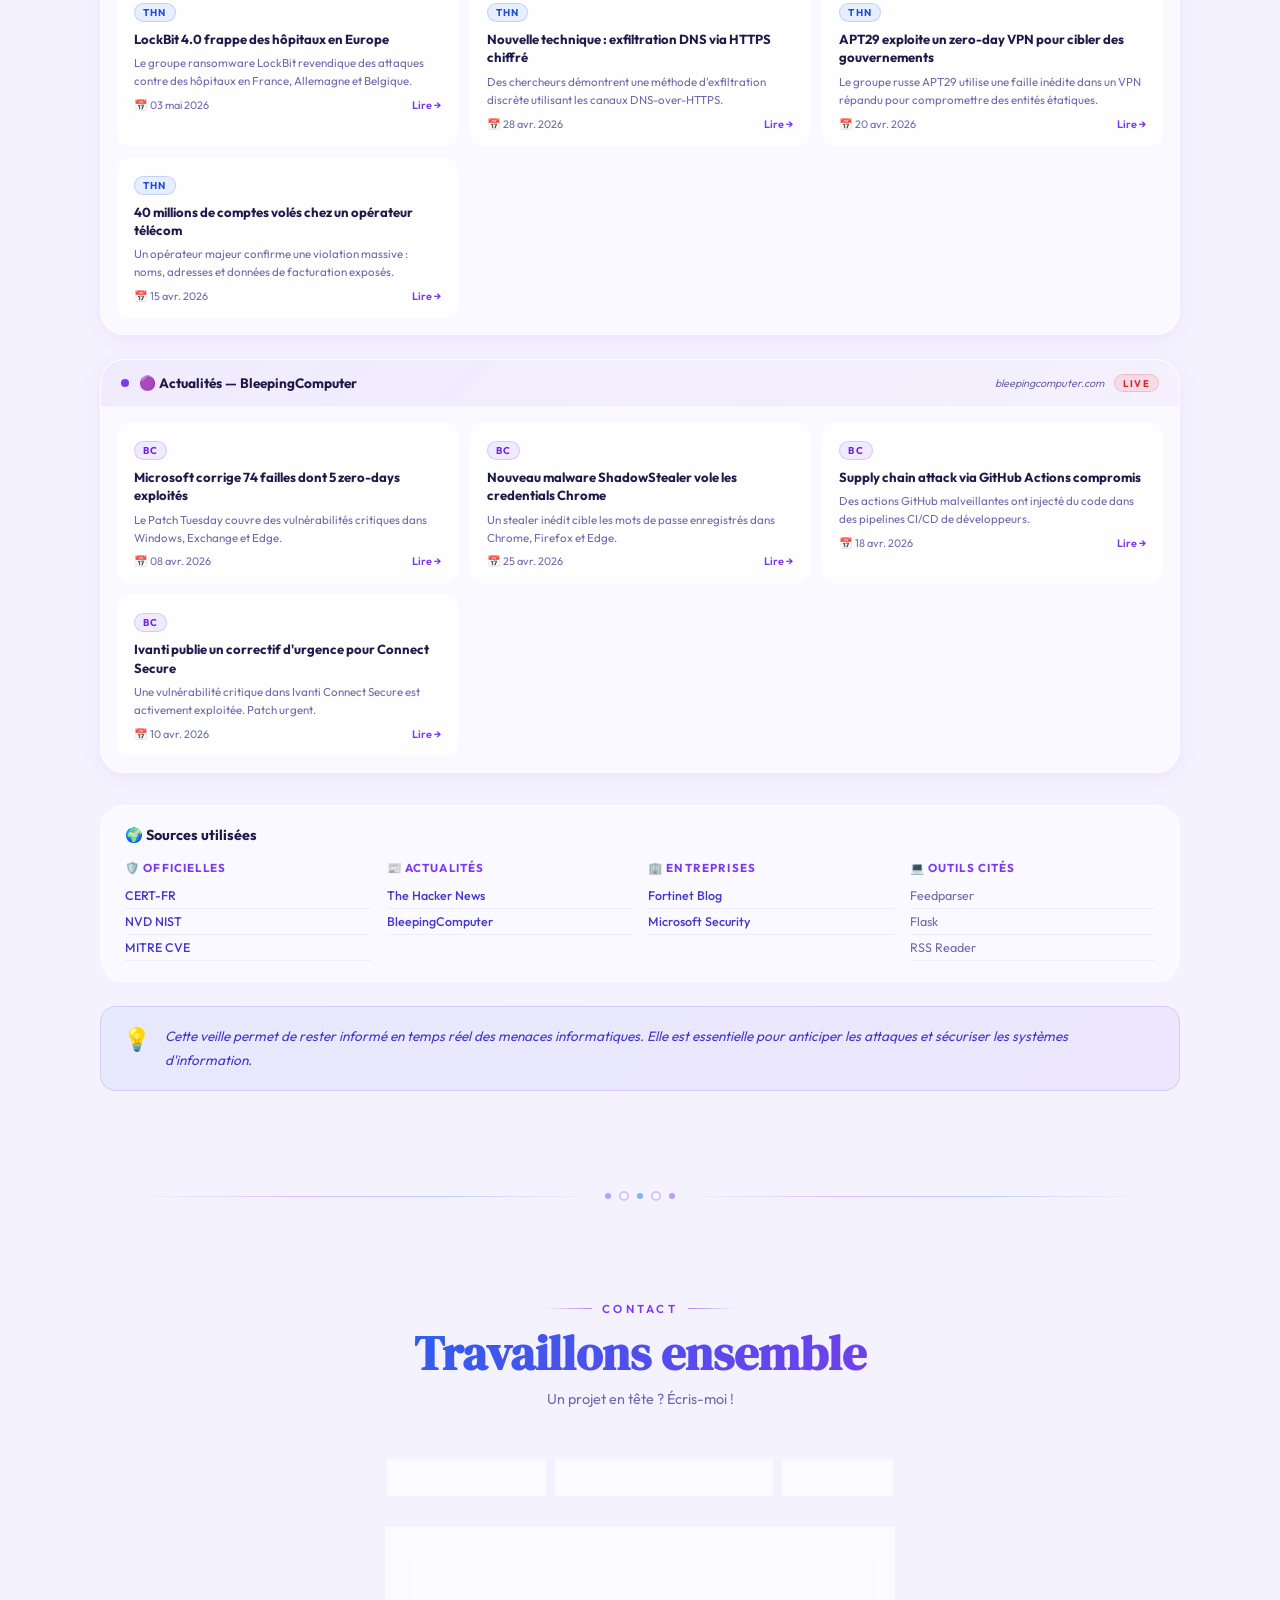
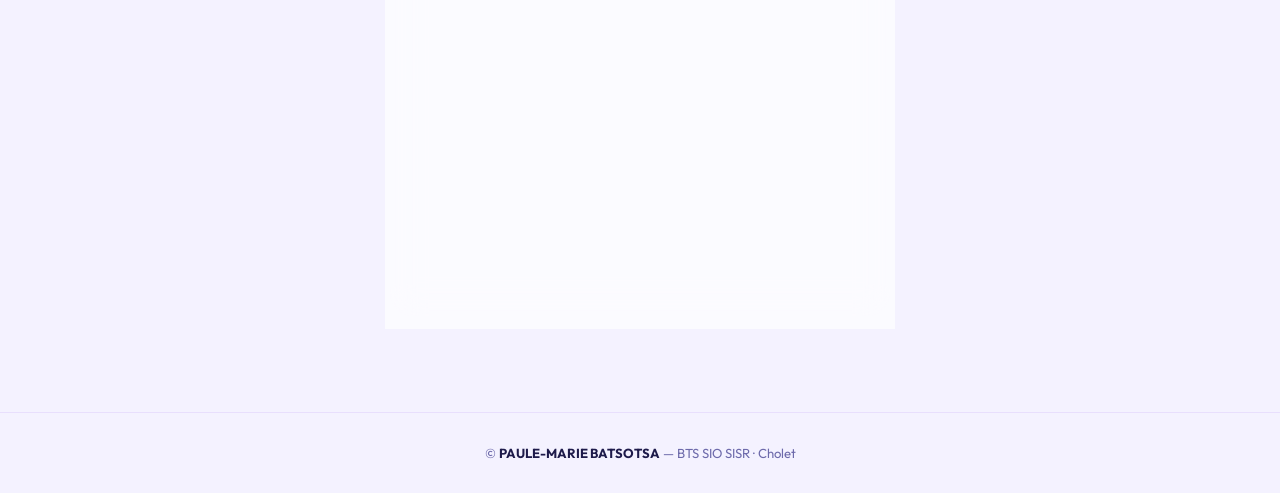
==== commit f895507e: "Tableau compétences" ====
--- a/index.html
+++ b/index.html
@@ -246,9 +246,9 @@
       </div>
       <div class="cv-bubble-text">
         <div class="cv-bubble-title">Tableau de compétences BTS SIO</div>
-        <div class="cv-bubble-sub">Récapitulatif de tous mes projets sur 2 ans — fichier Excel à venir</div>
-      </div>
-      <span class="cv-bubble-btn" style="opacity:0.5;cursor:default;">À venir</span>
+        <div class="cv-bubble-sub">Récapitulatif de tous mes projets sur 2 ans</div>
+      </div>
+      <a href="https://docs.google.com/spreadsheets/d/1MDq0G2LwJdbKF3zM4m0VtI5im_9spFvh/edit?usp=sharing&ouid=115792178089514889538&rtpof=true&sd=true" target="_blank" class="cv-bubble-btn">Voir le tableau</a>
     </div>
 
   </div>
